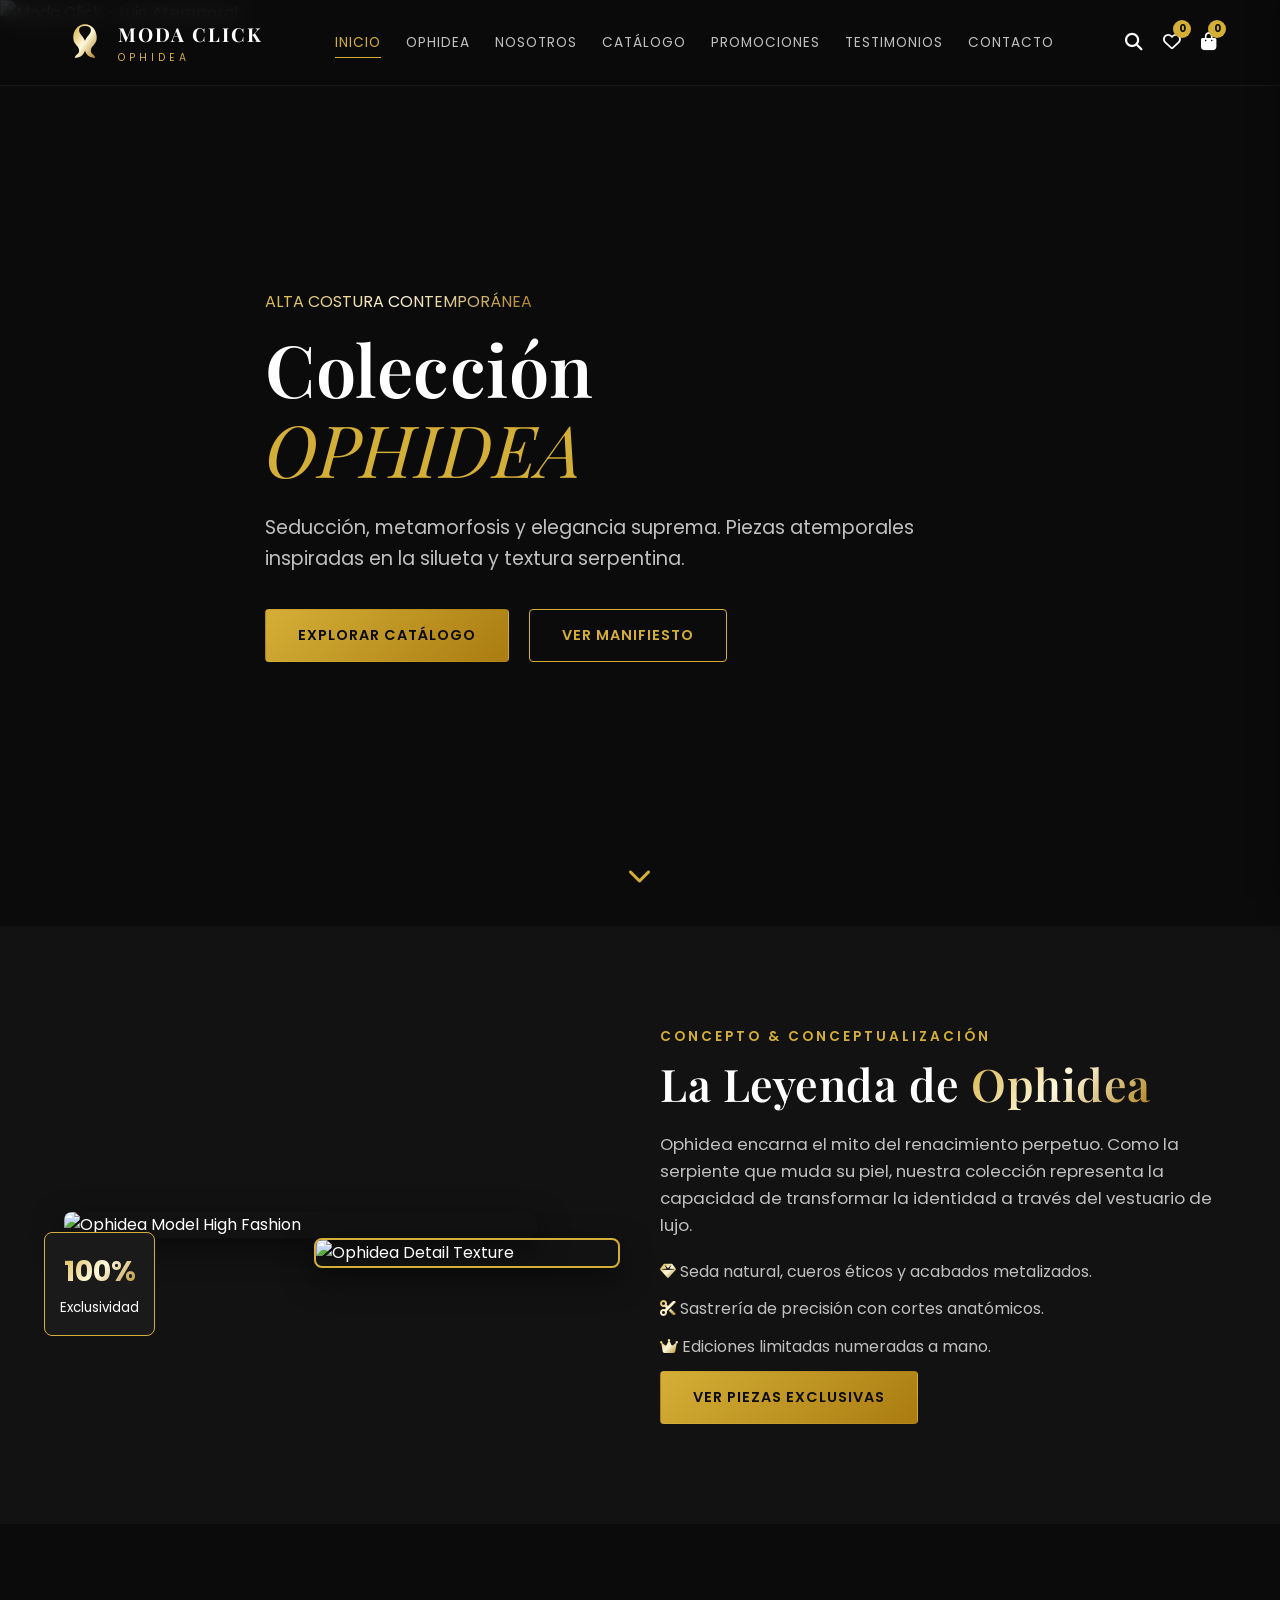
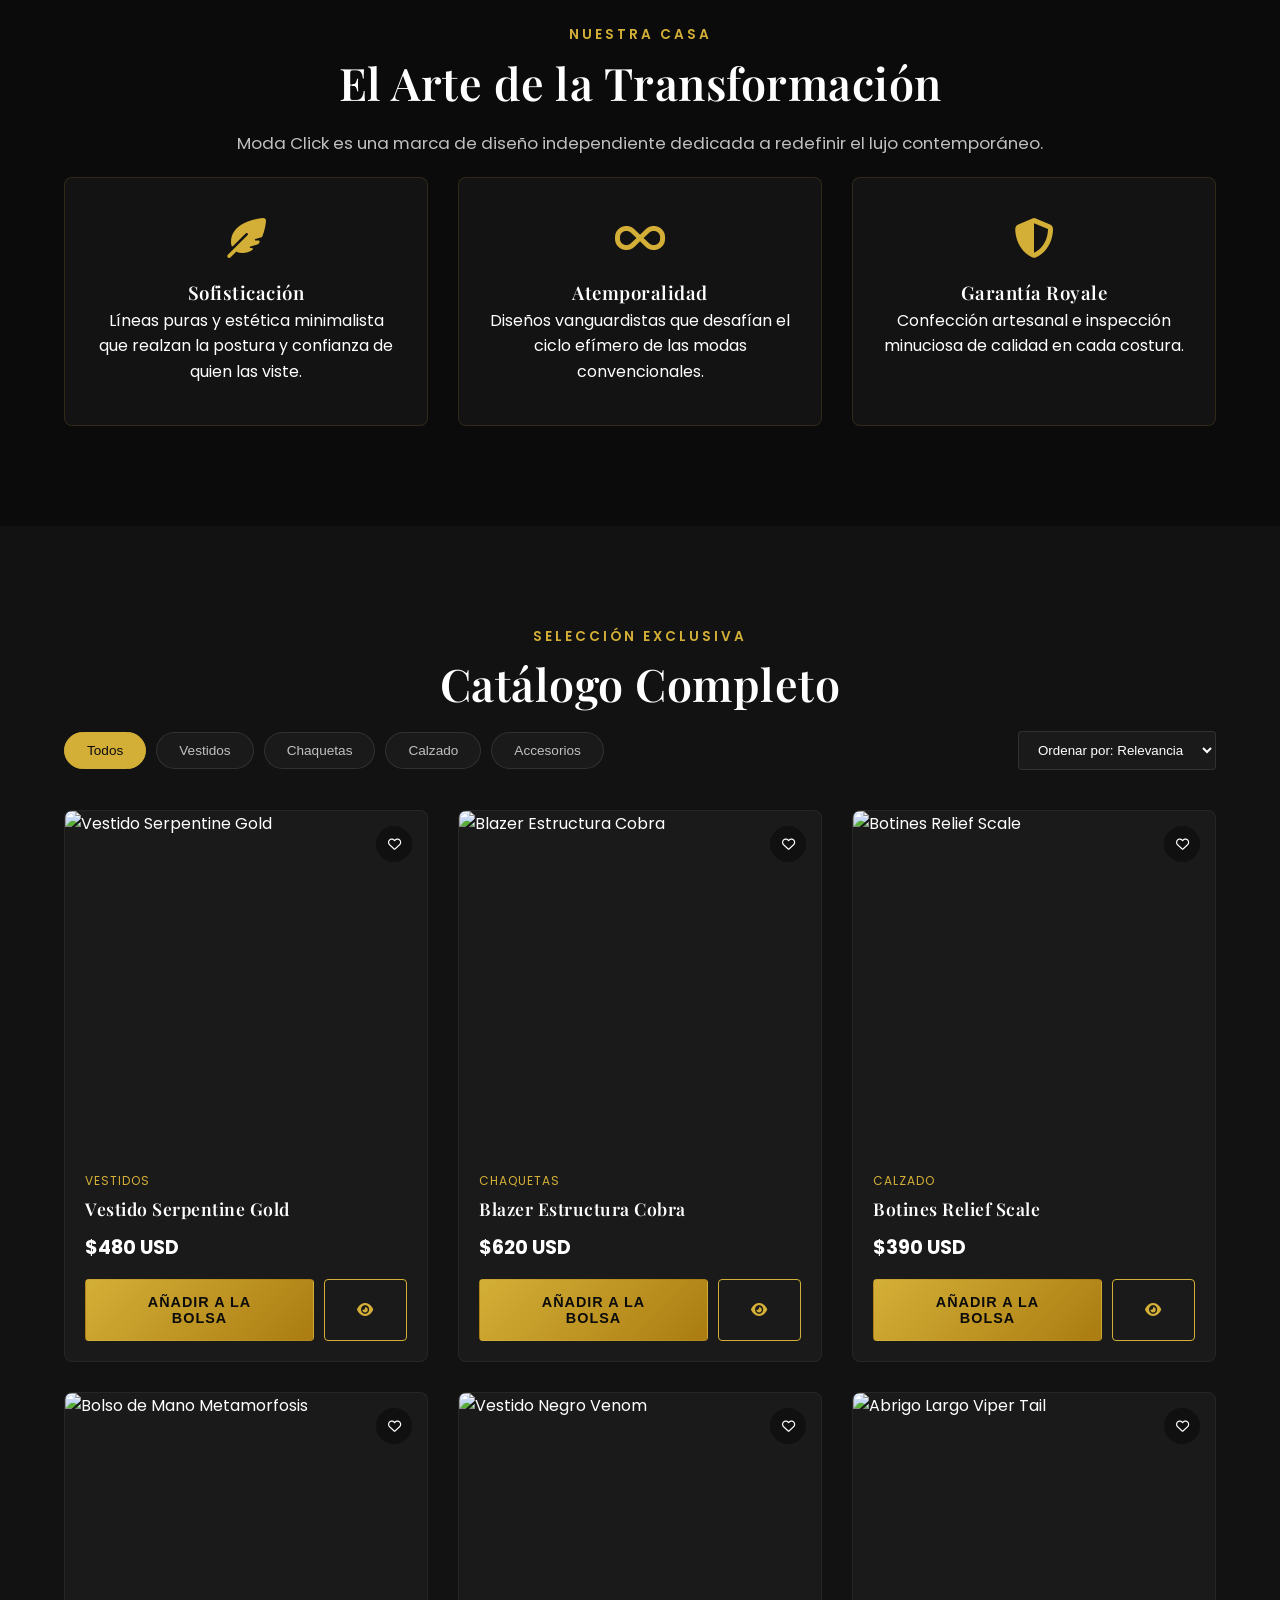
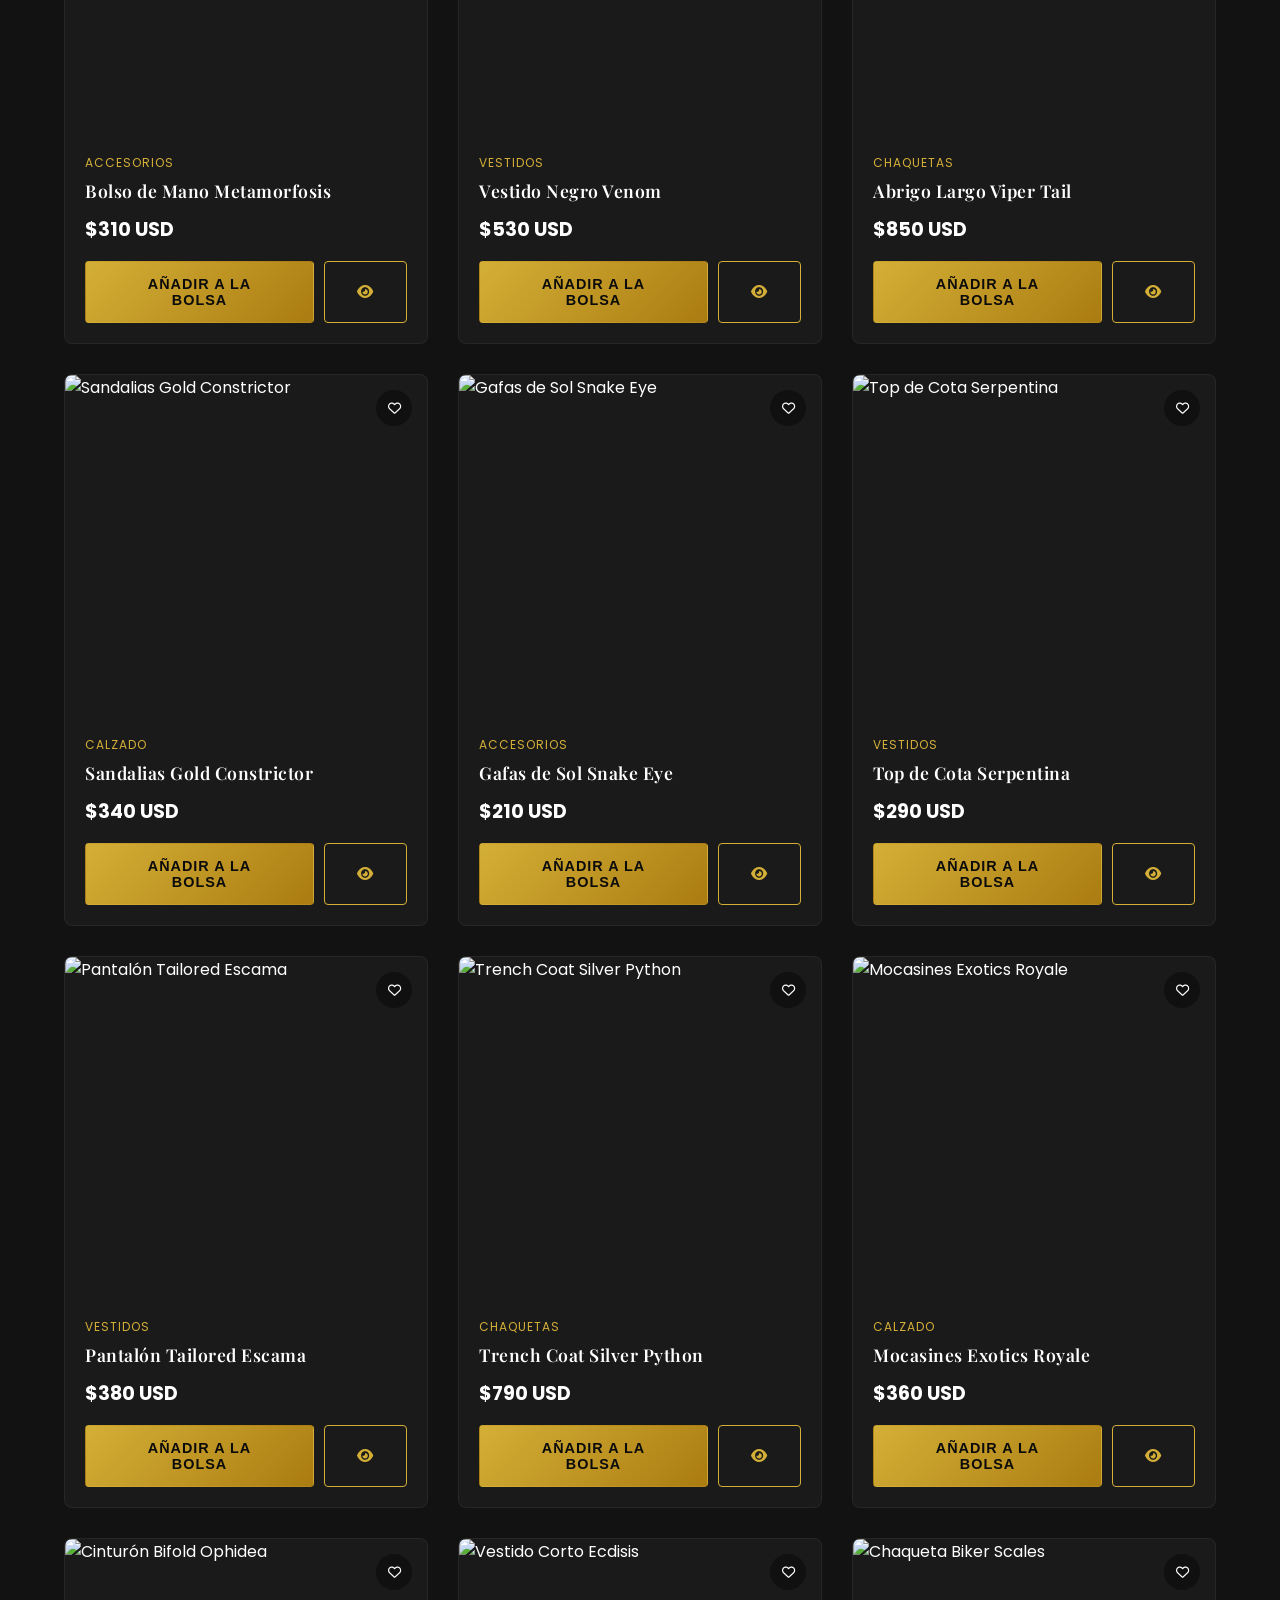
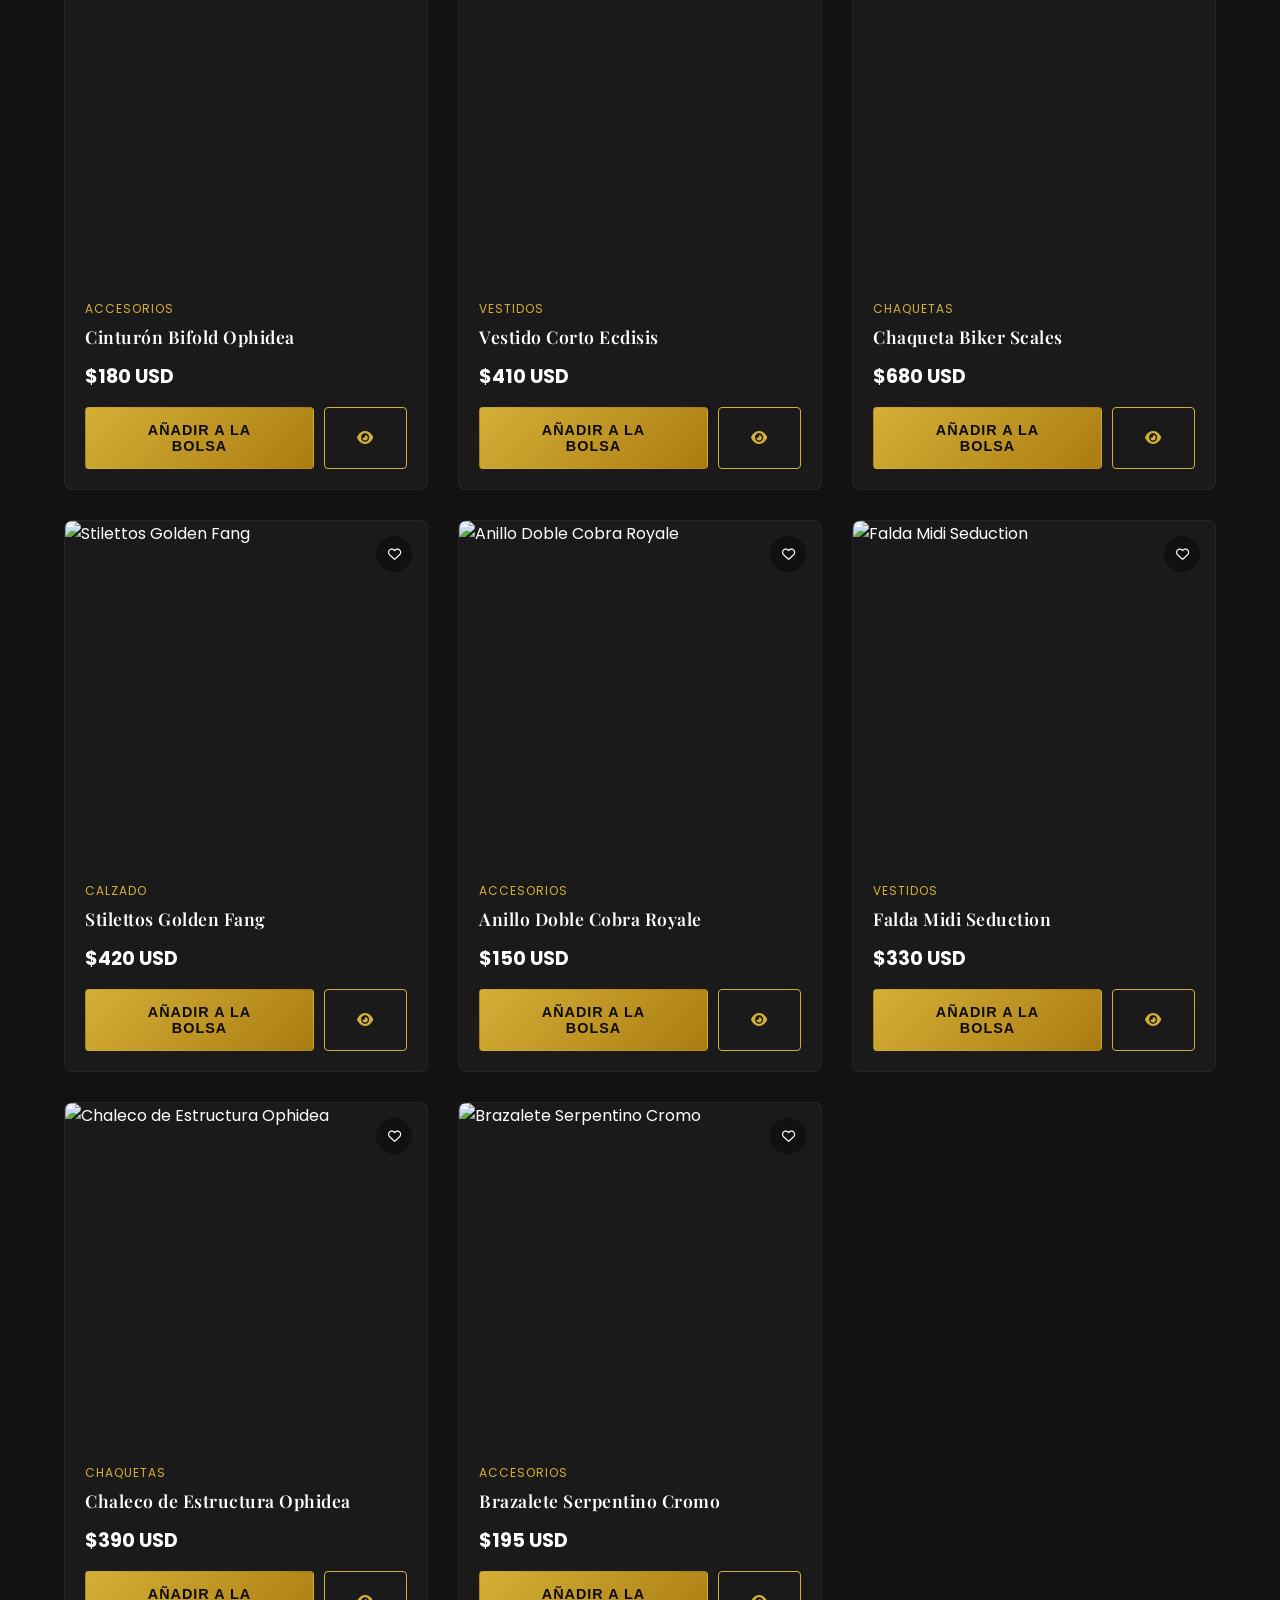
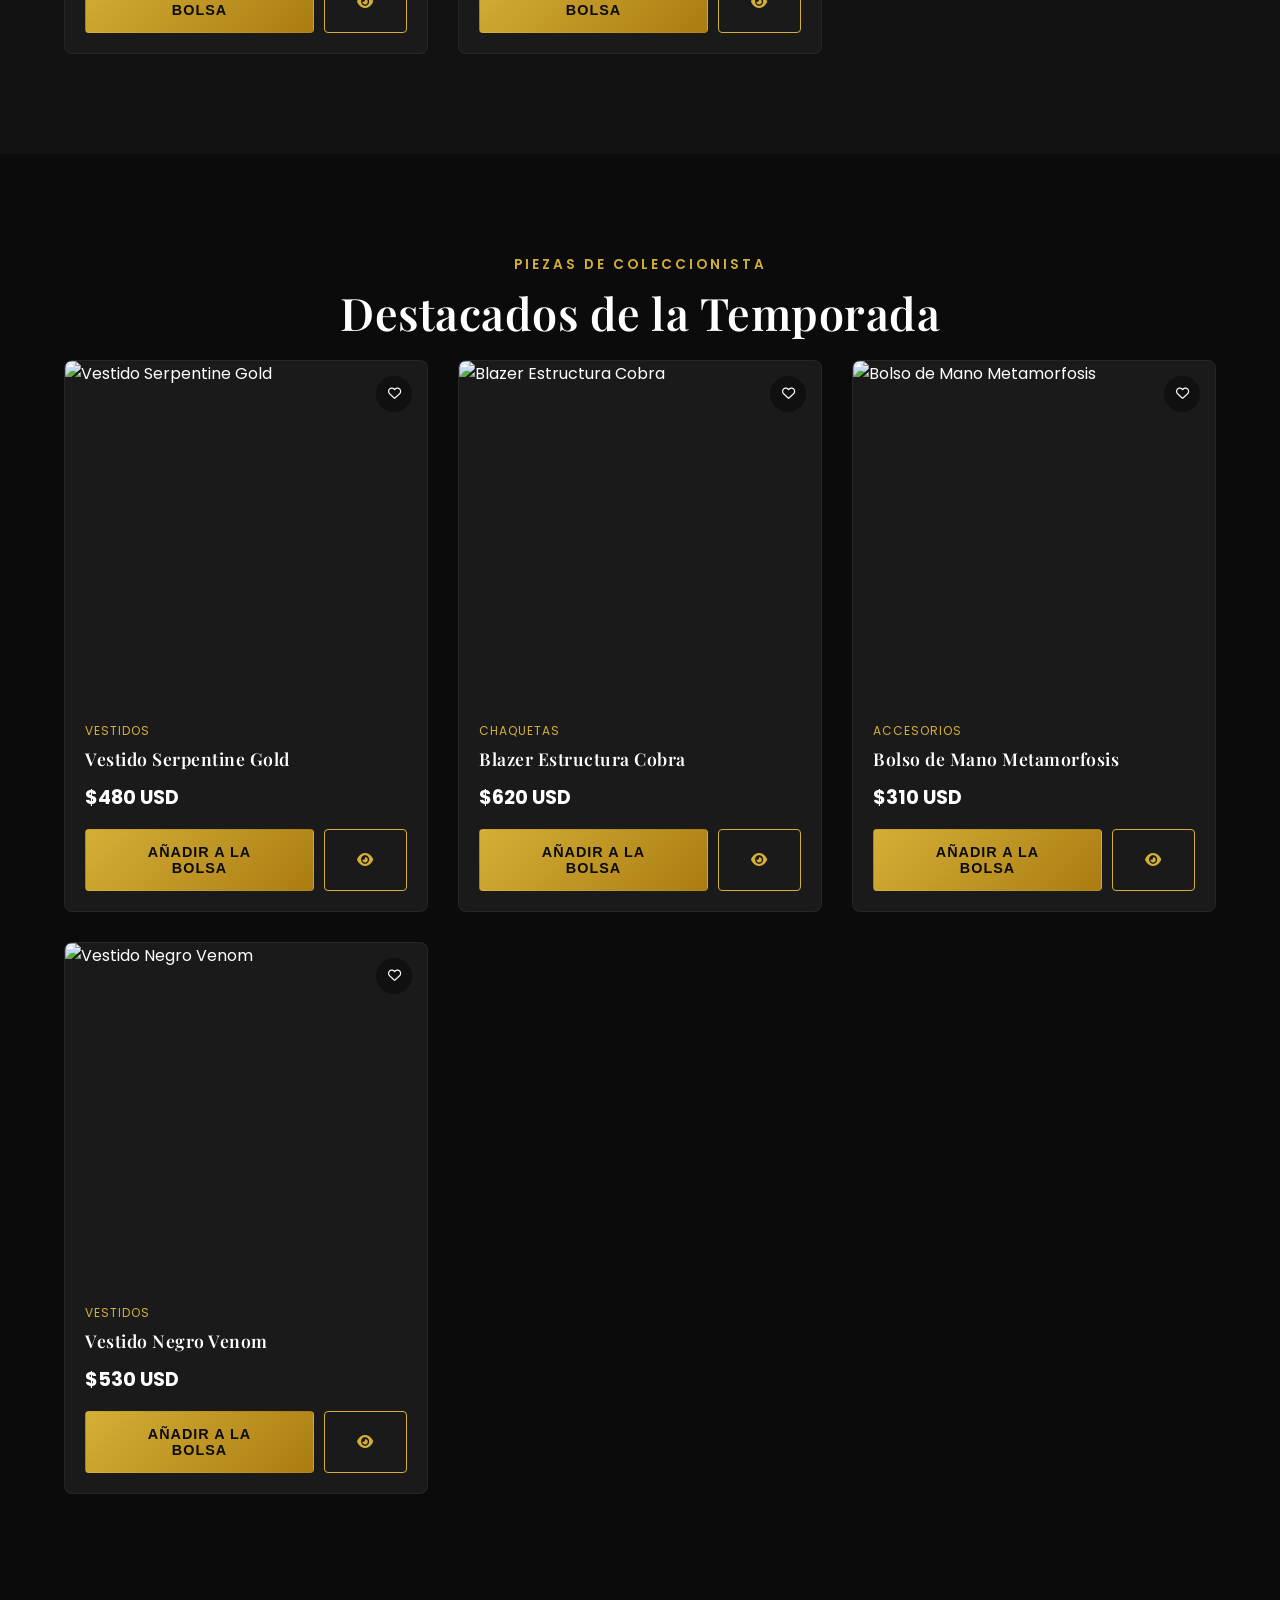
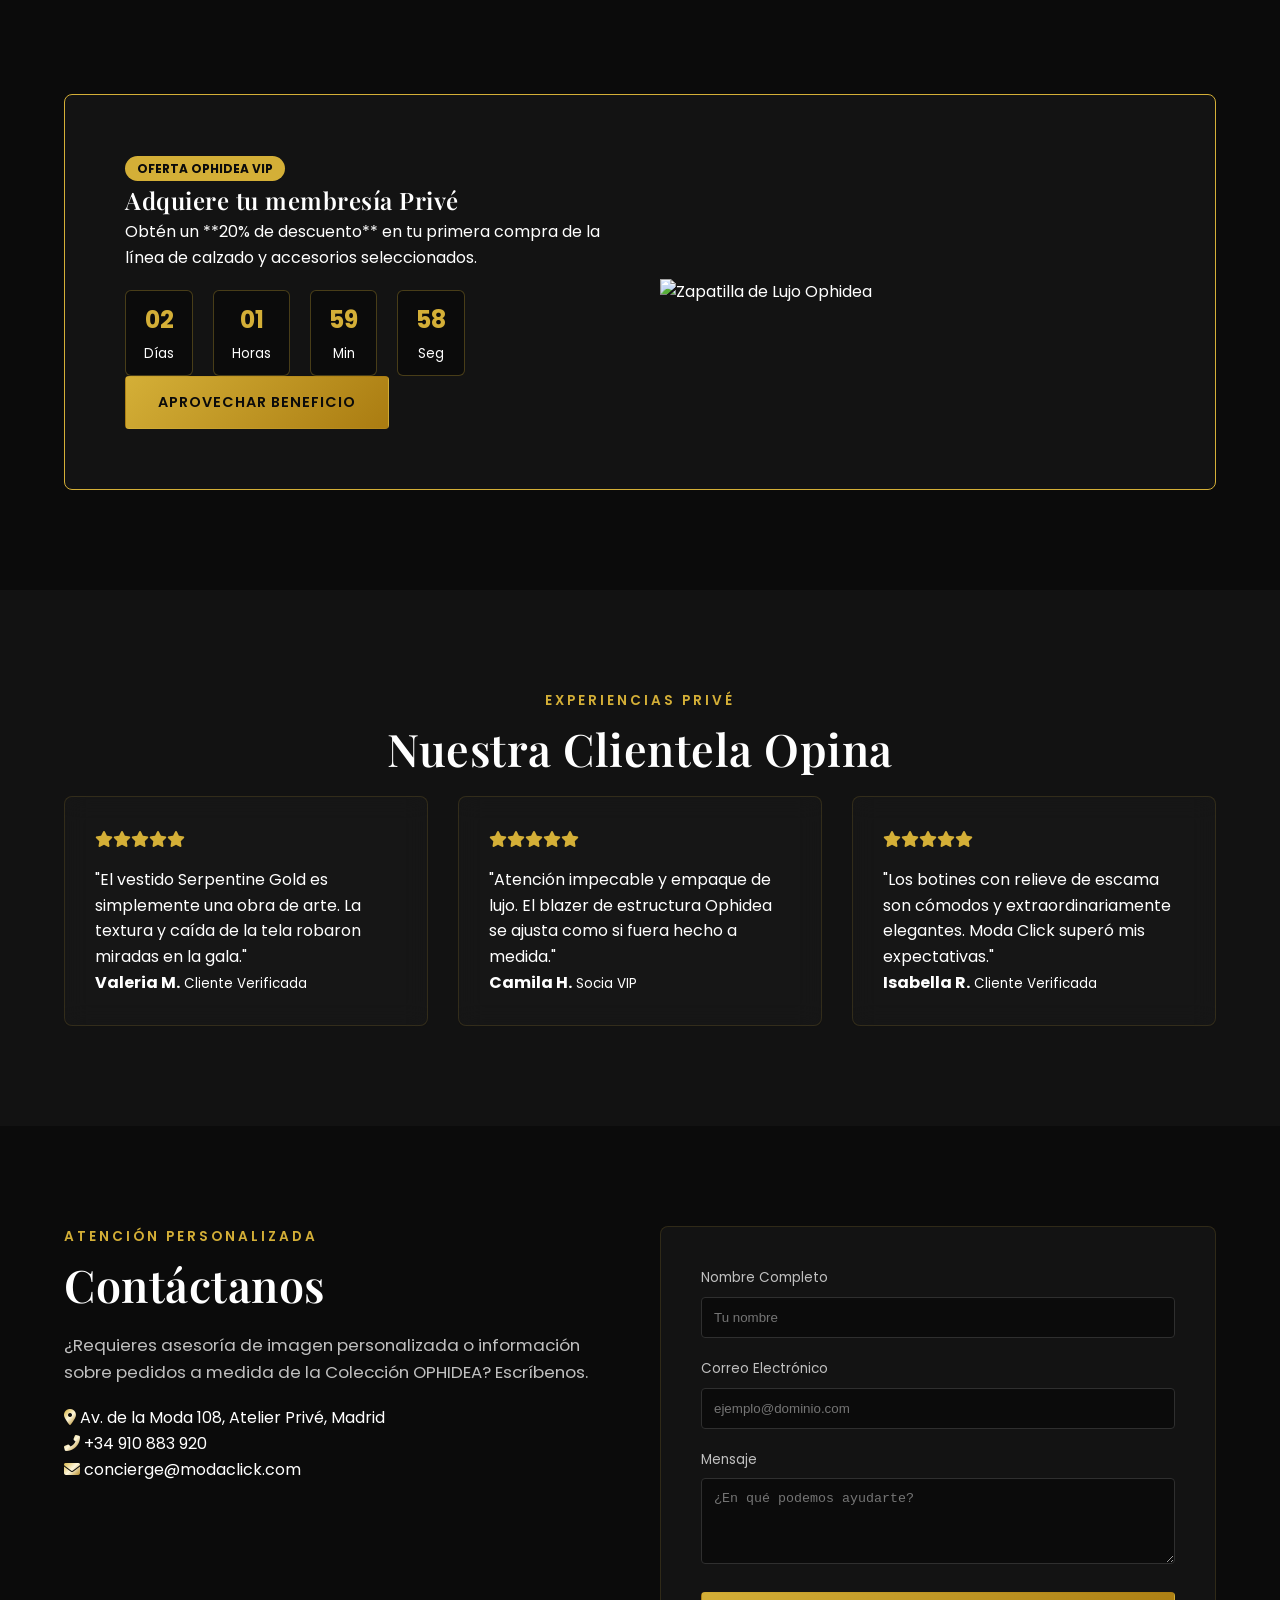
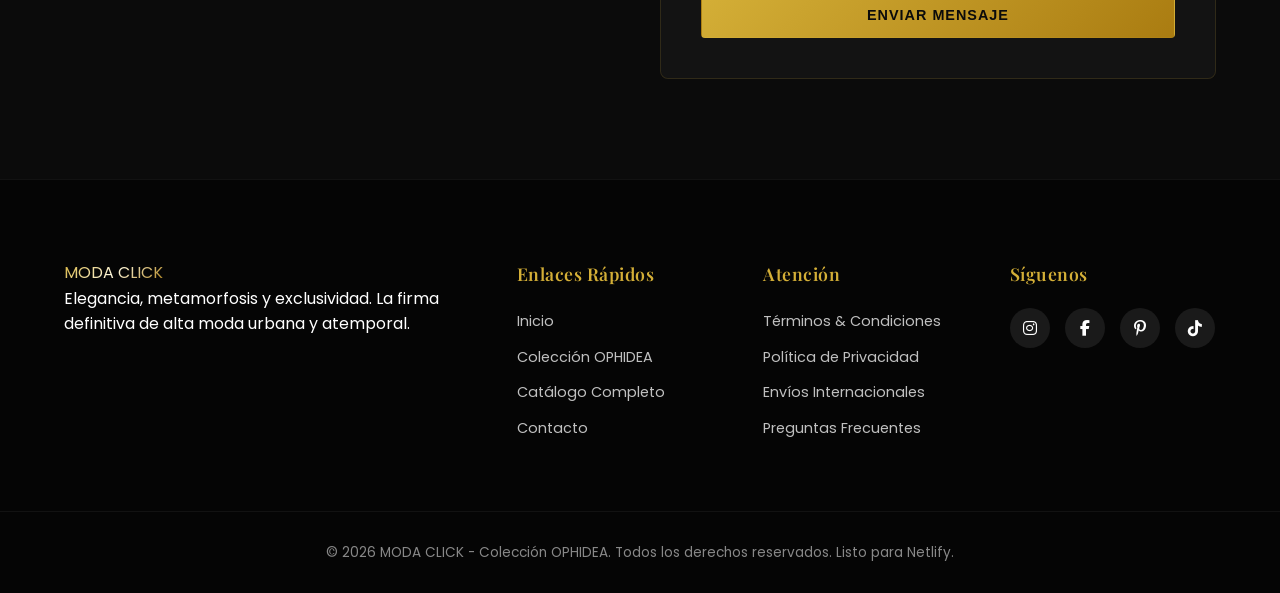
==== index.html @ 1d063935 "Add logo image and instructions to index.html Added logo image link and instructions in HTML." ====
<!DOCTYPE html>
<html lang="es">
<!-- Reemplaza "ruta/de/tu/nuevo-logo.png" por el nombre de tu archivo de imagen -->
<a href="index.html" class="logo">
    <img src="img/nuevo-logo.png" alt="Moda Click - Lujo Atemporal">
</a>
    <meta charset="UTF-8">
    <meta name="viewport" content="width=device-width, initial-scale=1.0">
    <meta name="description" content="Moda Click - Tienda virtual premium. Descubre la exótica y exclusiva Colección OPHIDEA. Moda de alta gama, sofisticación y transformación.">
    <meta name="keywords" content="Moda, Ropa Premium, OPHIDEA, Moda Click, Lujo, Vestidos, Chaquetera, Moda Urbana">
    <meta name="author" content="Moda Click">
    
    <!-- Open Graph / Facebook / WhatsApp -->
    <meta property="og:type" content="website">
    <meta property="og:url" content="https://modaclick-ophidea.netlify.app/">
    <meta property="og:title" content="Moda Click | Colección OPHIDEA Premium">
    <meta property="og:description" content="Elegancia, transformación y exclusividad. Explora la alta costura contemporánea.">
    <meta property="og:image" content="https://images.unsplash.com/photo-1490481651871-ab68de25d43d?auto=format&fit=crop&w=1200&q=80">

    <title>Moda Click | Colección OPHIDEA - Luxury Fashion</title>
    
    <!-- Favicon SVG en código -->
    <link rel="icon" type="image/svg+xml" href="data:image/svg+xml,<svg xmlns='http://www.w3.org/2000/svg' viewBox='0 0 100 100'><path d='M50 10 C30 10 20 30 20 45 C20 60 35 65 35 75 C35 85 25 85 25 90 C45 90 50 75 50 60 C50 40 35 35 35 25 C35 18 42 15 50 15 C58 15 65 18 65 25 C65 35 50 40 50 60 C50 75 55 90 75 90 C75 85 65 85 65 75 C65 65 80 60 80 45 C80 30 70 10 50 10 Z' fill='%23D4AF37'/></svg>">
    
    <!-- Google Fonts -->
    <link rel="preconnect" href="https://fonts.googleapis.com">
    <link rel="preconnect" href="https://fonts.gstatic.com" crossorigin>
    <link href="https://fonts.googleapis.com/css2?family=Playfair+Display:ital,wght@0,400;0,600;0,700;1,400&family=Poppins:wght@300;400;500;600;700&display=display" rel="stylesheet">
    
    <!-- FontAwesome Icons -->
    <link rel="stylesheet" href="https://cdnjs.cloudflare.com/ajax/libs/font-awesome/6.4.0/css/all.min.css">
    
    <link rel="stylesheet" href="styles.css">
</head>
<body>

    <!-- Loader de Pantalla -->
    <div id="loader" class="loader-wrapper">
        <div class="loader-content">
            <svg class="snake-loader" viewBox="0 0 100 100">
                <path d="M50 10 C30 10 20 30 20 45 C20 60 35 65 35 75 C35 85 25 85 25 90" fill="none" stroke="#D4AF37" stroke-width="4" stroke-linecap="round"/>
            </svg>
            <p>OPHIDEA</p>
        </div>
    </div>

    <!-- Barra de Lectura / Scroll Progress -->
    <div id="scrollProgress" class="scroll-progress-bar"></div>

    <!-- ======== NAVBAR ======== -->
    <header class="header-fixed" id="header">
        <div class="container nav-container">
            <!-- Logo SVG Cobra Minimalista -->
            <a href="#inicio" class="brand-logo">
                <svg class="snake-svg" viewBox="0 0 100 100" aria-label="Logo Moda Click Cobra">
                    <path d="M50 8 C32 8 22 24 22 40 C22 56 36 60 36 70 C36 80 26 80 26 88 C46 88 52 72 52 58 C52 38 36 34 36 22 C36 15 42 12 50 12 C58 12 64 15 64 22 C64 34 48 38 48 58 C48 72 54 88 74 88 C74 80 64 80 64 70 C64 60 78 56 78 40 C78 24 68 8 50 8 Z" fill="url(#goldGradient)"/>
                    <circle cx="44" cy="20" r="2" fill="#0B0B0B"/>
                    <defs>
                        <linearGradient id="goldGradient" x1="0%" y1="0%" x2="100%" y2="100%">
                            <stop offset="0%" stop-color="#D4AF37"/>
                            <stop offset="50%" stop-color="#FFF8DC"/>
                            <stop offset="100%" stop-color="#AA7C11"/>
                        </linearGradient>
                    </defs>
                </svg>
                <div class="brand-name">
                    <span class="primary">MODA CLICK</span>
                    <span class="secondary">OPHIDEA</span>
                </div>
            </a>

            <!-- Menu Links -->
            <nav class="nav-menu" id="navMenu">
                <a href="#inicio" class="nav-link active">Inicio</a>
                <a href="#ophidea" class="nav-link">OPHIDEA</a>
                <a href="#nosotros" class="nav-link">Nosotros</a>
                <a href="#catalogo" class="nav-link">Catálogo</a>
                <a href="#promociones" class="nav-link">Promociones</a>
                <a href="#testimonios" class="nav-link">Testimonios</a>
                <a href="#contacto" class="nav-link">Contacto</a>
            </nav>

            <!-- Action Controls -->
            <div class="nav-actions">
                <div class="search-trigger" id="searchTrigger" title="Buscar">
                    <i class="fas fa-search"></i>
                </div>
                <div class="fav-trigger" id="favTrigger" title="Favoritos">
                    <i class="far fa-heart"></i>
                    <span class="badge" id="favBadge">0</span>
                </div>
                <div class="cart-trigger" id="cartTrigger" title="Carrito">
                    <i class="fas fa-shopping-bag"></i>
                    <span class="badge" id="cartBadge">0</span>
                </div>
                <button class="mobile-toggle" id="mobileToggle" aria-label="Abrir Menú">
                    <i class="fas fa-bars"></i>
                </button>
            </div>
        </div>

        <!-- Buscador Desplegable -->
        <div class="search-overlay" id="searchOverlay">
            <div class="search-box">
                <input type="text" id="searchInput" placeholder="Buscar vestidos, abrigos, accesorios OPHIDEA...">
                <button id="searchClose">&times;</button>
            </div>
        </div>
    </header>

    <main>
        <!-- ======== HERO SECTION ======== -->
        <section id="inicio" class="hero-section">
            <div class="hero-bg-slider">
                <div class="slide active" style="background-image: url('https://images.unsplash.com/photo-1490481651871-ab68de25d43d?auto=format&fit=crop&w=1920&q=80');"></div>
                <div class="slide" style="background-image: url('https://images.unsplash.com/photo-1515886657613-9f3515b0c78f?auto=format&fit=crop&w=1920&q=80');"></div>
            </div>
            <div class="hero-overlay"></div>
            <div class="container hero-content">
                <span class="hero-subtitle gold-text">ALTA COSTURA CONTEMPORÁNEA</span>
                <h1 class="hero-title">Colección <br><span class="italic-serif">OPHIDEA</span></h1>
                <p class="hero-description">
                    Seducción, metamorfosis y elegancia suprema. Piezas atemporales inspiradas en la silueta y textura serpentina.
                </p>
                <div class="hero-buttons">
                    <a href="#catalogo" class="btn btn-gold">Explorar Catálogo</a>
                    <a href="#ophidea" class="btn btn-outline">Ver Manifiesto</a>
                </div>
            </div>
            <a href="#ophidea" class="scroll-down-btn" aria-label="Bajar">
                <i class="fas fa-chevron-down"></i>
            </a>
        </section>

        <!-- ======== SECCIÓN OPHIDEA ======== -->
        <section id="ophidea" class="section-padding ophidea-section bg-dark">
            <div class="container grid-2-col align-center">
                <div class="ophidea-image-stack">
                    <img src="https://images.unsplash.com/photo-1509631179647-0177331693ae?auto=format&fit=crop&w=800&q=80" alt="Ophidea Model High Fashion" class="img-main lazy" loading="lazy">
                    <img src="https://images.unsplash.com/photo-1539109136881-3be0616acf4b?auto=format&fit=crop&w=600&q=80" alt="Ophidea Detail Texture" class="img-sub lazy" loading="lazy">
                    <div class="gold-badge-box">
                        <span class="gold-text">100%</span>
                        <small>Exclusividad</small>
                    </div>
                </div>
                <div class="ophidea-text">
                    <span class="gold-subtitle">CONCEPTO & CONCEPTUALIZACIÓN</span>
                    <h2 class="section-title text-left">La Leyenda de <span class="gold-text">Ophidea</span></h2>
                    <p class="paragraph">
                        Ophidea encarna el mito del renacimiento perpetuo. Como la serpiente que muda su piel, nuestra colección representa la capacidad de transformar la identidad a través del vestuario de lujo.
                    </p>
                    <ul class="ophidea-features">
                        <li><i class="fas fa-gem gold-text"></i> Seda natural, cueros éticos y acabados metalizados.</li>
                        <li><i class="fas fa-cut gold-text"></i> Sastrería de precisión con cortes anatómicos.</li>
                        <li><i class="fas fa-crown gold-text"></i> Ediciones limitadas numeradas a mano.</li>
                    </ul>
                    <a href="#catalogo" class="btn btn-gold mt-2">Ver Piezas Exclusivas</a>
                </div>
            </div>
        </section>

        <!-- ======== SECCIÓN NOSOTROS ======== -->
        <section id="nosotros" class="section-padding bg-black">
            <div class="container">
                <div class="text-center max-600">
                    <span class="gold-subtitle">NUESTRA CASA</span>
                    <h2 class="section-title">El Arte de la Transformación</h2>
                    <p class="paragraph">Moda Click es una marca de diseño independiente dedicada a redefinir el lujo contemporáneo.</p>
                </div>
                <div class="grid-3-col mt-4">
                    <div class="value-card glassmorphism">
                        <i class="fas fa-feather-alt card-icon"></i>
                        <h3>Sofisticación</h3>
                        <p>Líneas puras y estética minimalista que realzan la postura y confianza de quien las viste.</p>
                    </div>
                    <div class="value-card glassmorphism">
                        <i class="fas fa-infinity card-icon"></i>
                        <h3>Atemporalidad</h3>
                        <p>Diseños vanguardistas que desafían el ciclo efímero de las modas convencionales.</p>
                    </div>
                    <div class="value-card glassmorphism">
                        <i class="fas fa-shield-alt card-icon"></i>
                        <h3>Garantía Royale</h3>
                        <p>Confección artesanal e inspección minuciosa de calidad en cada costura.</p>
                    </div>
                </div>
            </div>
        </section>

        <!-- ======== CATÁLOGO DE PRODUCTOS ======== -->
        <section id="catalogo" class="section-padding bg-dark">
            <div class="container">
                <div class="section-header text-center">
                    <span class="gold-subtitle">SELECCIÓN EXCLUSIVA</span>
                    <h2 class="section-title">Catálogo Completo</h2>
                </div>

                <!-- Filtros Múltiples -->
                <div class="catalog-filter-bar">
                    <div class="filter-group">
                        <button class="filter-btn active" data-filter="all">Todos</button>
                        <button class="filter-btn" data-filter="vestidos">Vestidos</button>
                        <button class="filter-btn" data-filter="chaquetas">Chaquetas</button>
                        <button class="filter-btn" data-filter="calzado">Calzado</button>
                        <button class="filter-btn" data-filter="accesorios">Accesorios</button>
                    </div>
                    <div class="sort-group">
                        <select id="sortSelect" aria-label="Ordenar Productos">
                            <option value="default">Ordenar por: Relevancia</option>
                            <option value="price-low">Precio: Menor a Mayor</option>
                            <option value="price-high">Precio: Mayor a Menor</option>
                            <option value="rating">Mejor Calificados</option>
                        </select>
                    </div>
                </div>

                <!-- Grilla de Productos (20-30 Items) -->
                <div class="products-grid" id="productsContainer">
                    <!-- Se renderiza por JS -->
                </div>
            </div>
        </section>

        <!-- ======== PRODUCTOS DESTACADOS ======== -->
        <section class="section-padding bg-black">
            <div class="container">
                <div class="section-header text-center">
                    <span class="gold-subtitle">PIEZAS DE COLECCIONISTA</span>
                    <h2 class="section-title">Destacados de la Temporada</h2>
                </div>
                <div class="products-grid" id="featuredContainer">
                    <!-- Productos con rating alto renderizados por JS -->
                </div>
            </div>
        </section>

        <!-- ======== SECCIÓN PROMOCIONES ======== -->
        <section id="promociones" class="section-padding promo-banner-section">
            <div class="container">
                <div class="promo-box glassmorphism grid-2-col align-center">
                    <div class="promo-text">
                        <span class="badge-gold">OFERTA OPHIDEA VIP</span>
                        <h2>Adquiere tu membresía Privé</h2>
                        <p>Obtén un **20% de descuento** en tu primera compra de la línea de calzado y accesorios seleccionados.</p>
                        <div class="countdown-timer" id="countdown">
                            <div class="time-unit"><span id="days">02</span><small>Días</small></div>
                            <div class="time-unit"><span id="hours">14</span><small>Horas</small></div>
                            <div class="time-unit"><span id="minutes">35</span><small>Min</small></div>
                            <div class="time-unit"><span id="seconds">50</span><small>Seg</small></div>
                        </div>
                        <a href="#catalogo" class="btn btn-gold mt-3">Aprovechar Beneficio</a>
                    </div>
                    <div class="promo-image">
                        <img src="https://images.unsplash.com/photo-1543163521-1bf539c55dd2?auto=format&fit=crop&w=700&q=80" alt="Zapatilla de Lujo Ophidea" class="lazy" loading="lazy">
                    </div>
                </div>
            </div>
        </section>

        <!-- ======== TESTIMONIOS ======== -->
        <section id="testimonios" class="section-padding bg-dark">
            <div class="container">
                <div class="section-header text-center">
                    <span class="gold-subtitle">EXPERIENCIAS PRIVÉ</span>
                    <h2 class="section-title">Nuestra Clientela Opina</h2>
                </div>
                <div class="grid-3-col">
                    <div class="testimonial-card glassmorphism">
                        <div class="stars"><i class="fas fa-star"></i><i class="fas fa-star"></i><i class="fas fa-star"></i><i class="fas fa-star"></i><i class="fas fa-star"></i></div>
                        <p class="quote">"El vestido Serpentine Gold es simplemente una obra de arte. La textura y caída de la tela robaron miradas en la gala."</p>
                        <div class="client-info">
                            <strong>Valeria M.</strong>
                            <small>Cliente Verificada</small>
                        </div>
                    </div>
                    <div class="testimonial-card glassmorphism">
                        <div class="stars"><i class="fas fa-star"></i><i class="fas fa-star"></i><i class="fas fa-star"></i><i class="fas fa-star"></i><i class="fas fa-star"></i></div>
                        <p class="quote">"Atención impecable y empaque de lujo. El blazer de estructura Ophidea se ajusta como si fuera hecho a medida."</p>
                        <div class="client-info">
                            <strong>Camila H.</strong>
                            <small>Socia VIP</small>
                        </div>
                    </div>
                    <div class="testimonial-card glassmorphism">
                        <div class="stars"><i class="fas fa-star"></i><i class="fas fa-star"></i><i class="fas fa-star"></i><i class="fas fa-star"></i><i class="fas fa-star"></i></div>
                        <p class="quote">"Los botines con relieve de escama son cómodos y extraordinariamente elegantes. Moda Click superó mis expectativas."</p>
                        <div class="client-info">
                            <strong>Isabella R.</strong>
                            <small>Cliente Verificada</small>
                        </div>
                    </div>
                </div>
            </div>
        </section>

        <!-- ======== CONTACTO ======== -->
        <section id="contacto" class="section-padding bg-black">
            <div class="container grid-2-col">
                <div class="contact-info">
                    <span class="gold-subtitle">ATENCIÓN PERSONALIZADA</span>
                    <h2 class="section-title text-left">Contáctanos</h2>
                    <p class="paragraph">
                        ¿Requieres asesoría de imagen personalizada o información sobre pedidos a medida de la Colección OPHIDEA? Escríbenos.
                    </p>
                    <div class="info-items">
                        <p><i class="fas fa-map-marker-alt gold-text"></i> Av. de la Moda 108, Atelier Privé, Madrid</p>
                        <p><i class="fas fa-phone-alt gold-text"></i> +34 910 883 920</p>
                        <p><i class="fas fa-envelope gold-text"></i> concierge@modaclick.com</p>
                    </div>
                </div>
                <form id="contactForm" class="contact-form glassmorphism" novalidate>
                    <div class="form-group">
                        <label for="name">Nombre Completo</label>
                        <input type="text" id="name" required placeholder="Tu nombre">
                        <span class="error-text">Por favor ingresa tu nombre</span>
                    </div>
                    <div class="form-group">
                        <label for="email">Correo Electrónico</label>
                        <input type="email" id="email" required placeholder="ejemplo@dominio.com">
                        <span class="error-text">Ingresa un correo electrónico válido</span>
                    </div>
                    <div class="form-group">
                        <label for="message">Mensaje</label>
                        <textarea id="message" rows="4" required placeholder="¿En qué podemos ayudarte?"></textarea>
                        <span class="error-text">El mensaje debe tener al menos 10 caracteres</span>
                    </div>
                    <button type="submit" class="btn btn-gold btn-block">Enviar Mensaje</button>
                </form>
            </div>
        </section>
    </main>

    <!-- ======== FOOTER ======== -->
    <footer class="footer-section">
        <div class="container footer-grid">
            <div class="footer-col">
                <div class="brand-logo mb-2">
                    <span class="primary gold-text">MODA CLICK</span>
                </div>
                <p>Elegancia, metamorfosis y exclusividad. La firma definitiva de alta moda urbana y atemporal.</p>
            </div>
            <div class="footer-col">
                <h4>Enlaces Rápidos</h4>
                <ul>
                    <li><a href="#inicio">Inicio</a></li>
                    <li><a href="#ophidea">Colección OPHIDEA</a></li>
                    <li><a href="#catalogo">Catálogo Completo</a></li>
                    <li><a href="#contacto">Contacto</a></li>
                </ul>
            </div>
            <div class="footer-col">
                <h4>Atención</h4>
                <ul>
                    <li><a href="#">Términos & Condiciones</a></li>
                    <li><a href="#">Política de Privacidad</a></li>
                    <li><a href="#">Envíos Internacionales</a></li>
                    <li><a href="#">Preguntas Frecuentes</a></li>
                </ul>
            </div>
            <div class="footer-col">
                <h4>Síguenos</h4>
                <div class="social-links">
                    <a href="#" aria-label="Instagram"><i class="fab fa-instagram"></i></a>
                    <a href="#" aria-label="Facebook"><i class="fab fa-facebook-f"></i></a>
                    <a href="#" aria-label="Pinterest"><i class="fab fa-pinterest-p"></i></a>
                    <a href="#" aria-label="TikTok"><i class="fab fa-tiktok"></i></a>
                </div>
            </div>
        </div>
        <div class="footer-bottom text-center">
            <p>&copy; 2026 MODA CLICK - Colección OPHIDEA. Todos los derechos reservados. Listo para Netlify.</p>
        </div>
    </footer>

    <!-- ======== CARRITO LATERAL ======== -->
    <div class="cart-sidebar" id="cartSidebar">
        <div class="cart-header">
            <h3>Bolsa de Compras (<span id="cartItemCount">0</span>)</h3>
            <button class="close-sidebar" id="closeCart">&times;</button>
        </div>
        <div class="cart-body" id="cartBody">
            <!-- Items del carrito -->
        </div>
        <div class="cart-footer">
            <div class="cart-total-line">
                <span>Subtotal:</span>
                <span id="cartSubtotal">$0.00</span>
            </div>
            <div class="cart-total-line gold-text">
                <span>Total Estimado:</span>
                <span id="cartTotal">$0.00</span>
            </div>
            <button class="btn btn-gold btn-block mt-2" id="checkoutBtn">Finalizar Compra</button>
        </div>
    </div>
    <div class="overlay-backdrop" id="overlayBackdrop"></div>

    <!-- ======== MODAL DETALLES PRODUCTO (LIGHTBOX) ======== -->
    <div class="modal" id="productModal">
        <div class="modal-content glassmorphism">
            <button class="close-modal" id="closeModal">&times;</button>
            <div class="modal-body grid-2-col" id="modalBody">
                <!-- Contenido dinámico por JS -->
            </div>
        </div>
    </div>

    <!-- ======== BOTÓN VOLVER ARRIBA ======== -->
    <button class="scroll-top-btn" id="scrollTopBtn" aria-label="Volver arriba">
        <i class="fas fa-arrow-up"></i>
    </button>

    <!-- ======== CONTENEDOR TOAST NOTIFICACIONES ======== -->
    <div class="toast-container" id="toastContainer"></div>

    <script src="script.js"></script>
</body>
</html>
---- styles.css ----
/* ==========================================================================
   MODA CLICK - COLECCIÓN OPHIDEA | HOJA DE ESTILOS DE LUJO
   ========================================================================== */

:root {
    --bg-black: #0B0B0B;
    --bg-dark: #121212;
    --bg-card: #1A1A1A;
    --color-white: #FFFFFF;
    --color-silver: #C0C0C0;
    --color-gray: #2F2F2F;
    --color-gray-light: #888888;
    --color-gold: #D4AF37;
    --color-gold-light: #FFF8DC;
    --color-gold-dark: #AA7C11;

    --font-heading: 'Playfair Display', Georgia, serif;
    --font-body: 'Poppins', sans-serif;

    --transition-fast: 0.25s ease;
    --transition-smooth: 0.4s cubic-bezier(0.25, 1, 0.5, 1);
    --shadow-gold: 0 4px 20px rgba(212, 175, 55, 0.15);
    --shadow-card: 0 10px 30px rgba(0, 0, 0, 0.5);
}

/* Reset Global */
* {
    margin: 0;
    padding: 0;
    box-sizing: border-box;
}

html {
    scroll-behavior: smooth;
    font-size: 16px;
}

body {
    background-color: var(--bg-black);
    color: var(--color-white);
    font-family: var(--font-body);
    line-height: 1.6;
    overflow-x: hidden;
}

/* Tipografía */
h1, h2, h3, h4 {
    font-family: var(--font-heading);
    letter-spacing: 0.5px;
    font-weight: 600;
}

a {
    color: inherit;
    text-decoration: none;
    transition: var(--transition-fast);
}

ul {
    list-style: none;
}

img {
    max-width: 100%;
    height: auto;
    display: block;
}

/* Scrollbar Personalizado */
::-webkit-scrollbar {
    width: 8px;
}
::-webkit-scrollbar-track {
    background: var(--bg-black);
}
::-webkit-scrollbar-thumb {
    background: var(--color-gray);
    border-radius: 4px;
}
::-webkit-scrollbar-thumb:hover {
    background: var(--color-gold);
}

/* Layout Utilities */
.container {
    width: 90%;
    max-width: 1280px;
    margin: 0 auto;
}

.section-padding {
    padding: 100px 0;
}

.bg-black { background-color: var(--bg-black); }
.bg-dark { background-color: var(--bg-dark); }

.grid-2-col {
    display: grid;
    grid-template-columns: repeat(2, 1fr);
    gap: 40px;
}

.grid-3-col {
    display: grid;
    grid-template-columns: repeat(3, 1fr);
    gap: 30px;
}

.align-center { align-items: center; }
.text-center { text-align: center; }
.text-left { text-align: left; }

.gold-text {
    color: var(--color-gold);
    background: linear-gradient(135deg, var(--color-gold), #FFF8DC, var(--color-gold-dark));
    -webkit-background-clip: text;
    -webkit-text-fill-color: transparent;
}

.gold-subtitle {
    color: var(--color-gold);
    font-size: 0.85rem;
    letter-spacing: 3px;
    text-transform: uppercase;
    font-weight: 600;
    display: block;
    margin-bottom: 10px;
}

.section-title {
    font-size: 2.8rem;
    margin-bottom: 20px;
    line-height: 1.2;
}

.paragraph {
    color: var(--color-silver);
    font-size: 1.05rem;
    margin-bottom: 20px;
}

.glassmorphism {
    background: rgba(26, 26, 26, 0.6);
    backdrop-filter: blur(12px);
    -webkit-backdrop-filter: blur(12px);
    border: 1px solid rgba(212, 175, 55, 0.15);
    border-radius: 8px;
}

/* Botones */
.btn {
    display: inline-block;
    padding: 14px 32px;
    font-size: 0.9rem;
    font-weight: 600;
    letter-spacing: 1px;
    text-transform: uppercase;
    border-radius: 4px;
    cursor: pointer;
    border: 1px solid transparent;
    transition: var(--transition-smooth);
}

.btn-gold {
    background: linear-gradient(135deg, var(--color-gold), var(--color-gold-dark));
    color: var(--bg-black);
}

.btn-gold:hover {
    box-shadow: var(--shadow-gold);
    transform: translateY(-2px);
    filter: brightness(1.1);
}

.btn-outline {
    background: transparent;
    border-color: var(--color-gold);
    color: var(--color-gold);
}

.btn-outline:hover {
    background: var(--color-gold);
    color: var(--bg-black);
}

.btn-block {
    width: 100%;
}

/* Componente Loader & Progress */
.loader-wrapper {
    position: fixed;
    top:0; left:0; width:100%; height:100%;
    background: var(--bg-black);
    z-index: 9999;
    display: flex;
    justify-content: center;
    align-items: center;
    transition: opacity 0.5s ease;
}
.loader-content { text-align: center; }
.snake-loader { width: 80px; height: 80px; animation: pulseGold 1.5s infinite; }
.scroll-progress-bar {
    position: fixed;
    top: 0; left: 0; height: 3px;
    background: var(--color-gold);
    z-index: 1001;
    width: 0%;
}

/* ======== NAVBAR ======== */
.header-fixed {
    position: fixed;
    top: 0; left: 0; width: 100%;
    z-index: 1000;
    background: rgba(11, 11, 11, 0.85);
    backdrop-filter: blur(10px);
    border-bottom: 1px solid rgba(255, 255, 255, 0.05);
    transition: var(--transition-smooth);
}

.nav-container {
    display: flex;
    justify-content: space-between;
    align-items: center;
    height: 85px;
}

.brand-logo {
    display: flex;
    align-items: center;
    gap: 12px;
}

.snake-svg {
    width: 42px;
    height: 42px;
}

.brand-name {
    display: flex;
    flex-direction: column;
}

.brand-name .primary {
    font-family: var(--font-heading);
    font-weight: 700;
    font-size: 1.2rem;
    letter-spacing: 2px;
}

.brand-name .secondary {
    font-size: 0.65rem;
    color: var(--color-gold);
    letter-spacing: 4px;
}

.nav-menu {
    display: flex;
    gap: 25px;
}

.nav-link {
    font-size: 0.85rem;
    letter-spacing: 1px;
    text-transform: uppercase;
    color: var(--color-silver);
    position: relative;
    padding: 5px 0;
}

.nav-link::after {
    content: '';
    position: absolute;
    bottom: 0; left: 0; width: 0%; height: 1px;
    background: var(--color-gold);
    transition: var(--transition-fast);
}

.nav-link:hover, .nav-link.active {
    color: var(--color-gold);
}

.nav-link:hover::after, .nav-link.active::after {
    width: 100%;
}

.nav-actions {
    display: flex;
    align-items: center;
    gap: 20px;
}

.nav-actions div {
    cursor: pointer;
    font-size: 1.1rem;
    position: relative;
}

.badge {
    position: absolute;
    top: -8px; right: -10px;
    background: var(--color-gold);
    color: var(--bg-black);
    font-size: 0.65rem;
    font-weight: 700;
    width: 18px; height: 18px;
    border-radius: 50%;
    display: flex;
    align-items: center;
    justify-content: center;
}

.mobile-toggle {
    display: none;
    background: none;
    border: none;
    color: var(--color-white);
    font-size: 1.4rem;
    cursor: pointer;
}

/* Buscador Overlay */
.search-overlay {
    position: absolute;
    top: 100%; left: 0; width: 100%;
    background: var(--bg-dark);
    padding: 20px 0;
    display: none;
    border-bottom: 1px solid var(--color-gold);
}

.search-box {
    width: 80%;
    max-width: 600px;
    margin: 0 auto;
    display: flex;
    align-items: center;
}

.search-box input {
    width: 100%;
    background: transparent;
    border: none;
    border-bottom: 1px solid var(--color-gray);
    color: var(--color-white);
    padding: 10px;
    font-size: 1.1rem;
    outline: none;
}

.search-box button {
    background: none; border: none;
    color: var(--color-white); font-size: 1.5rem;
    cursor: pointer; margin-left: 10px;
}

/* ======== HERO ======== */
.hero-section {
    position: relative;
    height: 100vh;
    display: flex;
    align-items: center;
    overflow: hidden;
}

.hero-bg-slider {
    position: absolute;
    top:0; left:0; width:100%; height:100%;
    z-index: -2;
}

.hero-bg-slider .slide {
    position: absolute;
    top:0; left:0; width:100%; height:100%;
    background-size: cover;
    background-position: center;
    opacity: 0;
    transition: opacity 1s ease-in-out;
}

.hero-bg-slider .slide.active {
    opacity: 0.4;
}

.hero-overlay {
    position: absolute;
    top:0; left:0; width:100%; height:100%;
    background: linear-gradient(180deg, rgba(11,11,11,0.3) 0%, rgba(11,11,11,0.9) 100%);
    z-index: -1;
}

.hero-content {
    max-width: 750px;
}

.hero-title {
    font-size: 4.5rem;
    line-height: 1.1;
    margin: 15px 0 25px 0;
}

.hero-title .italic-serif {
    font-style: italic;
    font-weight: 400;
    color: var(--color-gold);
}

.hero-description {
    font-size: 1.2rem;
    color: var(--color-silver);
    margin-bottom: 35px;
}

.hero-buttons {
    display: flex;
    gap: 20px;
}

.scroll-down-btn {
    position: absolute;
    bottom: 30px; left: 50%;
    transform: translateX(-50%);
    color: var(--color-gold);
    font-size: 1.5rem;
    animation: bounce 2s infinite;
}

/* ======== OPHIDEA SECTION ======== */
.ophidea-image-stack {
    position: relative;
}

.ophidea-image-stack .img-main {
    border-radius: 8px;
    box-shadow: var(--shadow-card);
    width: 85%;
}

.ophidea-image-stack .img-sub {
    position: absolute;
    bottom: -30px; right: 0;
    width: 55%;
    border-radius: 8px;
    border: 2px solid var(--color-gold);
    box-shadow: var(--shadow-card);
}

.gold-badge-box {
    position: absolute;
    top: 20px; left: -20px;
    background: var(--bg-card);
    border: 1px solid var(--color-gold);
    padding: 15px;
    border-radius: 8px;
    text-align: center;
}

.gold-badge-box span { font-size: 1.8rem; font-weight: 700; display: block; }

.ophidea-features li {
    margin-bottom: 12px;
    font-size: 1rem;
    color: var(--color-silver);
}

/* ======== VALORES NOSOTROS ======== */
.value-card {
    padding: 40px 30px;
    text-align: center;
}

.card-icon {
    font-size: 2.5rem;
    color: var(--color-gold);
    margin-bottom: 20px;
}

/* ======== CATÁLOGO DE PRODUCTOS ======== */
.catalog-filter-bar {
    display: flex;
    justify-content: space-between;
    align-items: center;
    margin-bottom: 40px;
    flex-wrap: wrap;
    gap: 20px;
}

.filter-group {
    display: flex;
    gap: 10px;
    flex-wrap: wrap;
}

.filter-btn {
    background: var(--bg-card);
    border: 1px solid rgba(255, 255, 255, 0.1);
    color: var(--color-silver);
    padding: 10px 22px;
    border-radius: 30px;
    cursor: pointer;
    font-size: 0.85rem;
    transition: var(--transition-fast);
}

.filter-btn:hover, .filter-btn.active {
    background: var(--color-gold);
    color: var(--bg-black);
    border-color: var(--color-gold);
}

#sortSelect {
    background: var(--bg-card);
    border: 1px solid rgba(255, 255, 255, 0.1);
    color: var(--color-white);
    padding: 10px 15px;
    border-radius: 4px;
    outline: none;
}

.products-grid {
    display: grid;
    grid-template-columns: repeat(auto-fill, minmax(270px, 1fr));
    gap: 30px;
}

.product-card {
    background: var(--bg-card);
    border-radius: 8px;
    overflow: hidden;
    border: 1px solid rgba(255, 255, 255, 0.05);
    transition: var(--transition-smooth);
    position: relative;
    display: flex;
    flex-direction: column;
}

.product-card:hover {
    transform: translateY(-8px);
    border-color: rgba(212, 175, 55, 0.4);
    box-shadow: var(--shadow-card);
}

.product-thumb {
    position: relative;
    height: 340px;
    overflow: hidden;
}

.product-thumb img {
    width: 100%;
    height: 100%;
    object-fit: cover;
    transition: transform 0.6s ease;
}

.product-card:hover .product-thumb img {
    transform: scale(1.08);
}

.fav-btn {
    position: absolute;
    top: 15px; right: 15px;
    background: rgba(11, 11, 11, 0.6);
    border: none;
    color: var(--color-white);
    width: 36px; height: 36px;
    border-radius: 50%;
    cursor: pointer;
    transition: var(--transition-fast);
}

.fav-btn.active, .fav-btn:hover {
    color: var(--color-gold);
}

.product-details {
    padding: 20px;
    display: flex;
    flex-direction: column;
    flex-grow: 1;
}

.product-category {
    font-size: 0.75rem;
    color: var(--color-gold);
    text-transform: uppercase;
    letter-spacing: 1px;
}

.product-title {
    font-size: 1.1rem;
    margin: 5px 0 10px 0;
}

.product-price {
    font-size: 1.2rem;
    font-weight: 700;
    color: var(--color-white);
    margin-bottom: 15px;
}

.product-actions {
    margin-top: auto;
    display: grid;
    grid-template-columns: 1fr auto;
    gap: 10px;
}

/* ======== PROMOCIONES & TESTIMONIOS ======== */
.promo-box {
    padding: 60px;
    border-color: var(--color-gold);
}

.badge-gold {
    background: var(--color-gold);
    color: var(--bg-black);
    padding: 4px 12px;
    font-size: 0.75rem;
    font-weight: 700;
    border-radius: 20px;
}

.countdown-timer {
    display: flex;
    gap: 20px;
    margin-top: 20px;
}

.time-unit {
    background: var(--bg-black);
    padding: 10px 18px;
    border-radius: 6px;
    text-align: center;
    border: 1px solid rgba(212, 175, 55, 0.3);
}

.time-unit span {
    font-size: 1.5rem;
    font-weight: 700;
    color: var(--color-gold);
    display: block;
}

.testimonial-card {
    padding: 30px;
}

.stars { color: var(--color-gold); margin-bottom: 15px; }

/* ======== CONTACTO ======== */
.contact-form {
    padding: 40px;
}

.form-group {
    margin-bottom: 20px;
}

.form-group label {
    display: block;
    margin-bottom: 8px;
    font-size: 0.85rem;
    color: var(--color-silver);
}

.form-group input, .form-group textarea {
    width: 100%;
    background: var(--bg-black);
    border: 1px solid var(--color-gray);
    color: var(--color-white);
    padding: 12px;
    border-radius: 4px;
    outline: none;
}

.form-group input:focus, .form-group textarea:focus {
    border-color: var(--color-gold);
}

.error-text {
    color: #ff4d4d;
    font-size: 0.75rem;
    display: none;
    margin-top: 5px;
}

.form-group.invalid .error-text { display: block; }
.form-group.invalid input { border-color: #ff4d4d; }

/* ======== FOOTER ======== */
.footer-section {
    background: #050505;
    padding: 80px 0 30px 0;
    border-top: 1px solid rgba(255, 255, 255, 0.05);
}

.footer-grid {
    display: grid;
    grid-template-columns: 2fr 1fr 1fr 1fr;
    gap: 40px;
    margin-bottom: 60px;
}

.footer-col h4 {
    color: var(--color-gold);
    font-size: 1.1rem;
    margin-bottom: 20px;
}

.footer-col ul li { margin-bottom: 10px; }
.footer-col ul li a { color: var(--color-silver); font-size: 0.9rem; }
.footer-col ul li a:hover { color: var(--color-gold); }

.social-links { display: flex; gap: 15px; }
.social-links a {
    width: 40px; height: 40px;
    background: var(--bg-card);
    border-radius: 50%;
    display: flex; align-items: center; justify-content: center;
    color: var(--color-white);
}
.social-links a:hover { background: var(--color-gold); color: var(--bg-black); }

.footer-bottom {
    border-top: 1px solid rgba(255, 255, 255, 0.05);
    padding-top: 30px;
    font-size: 0.85rem;
    color: var(--color-gray-light);
}

/* ======== CARRITO SIDEBAR ======== */
.cart-sidebar {
    position: fixed;
    top:0; right: -420px;
    width: 400px; height: 100%;
    background: var(--bg-dark);
    z-index: 2000;
    transition: right 0.4s cubic-bezier(0.25, 1, 0.5, 1);
    display: flex;
    flex-direction: column;
    box-shadow: -10px 0 30px rgba(0,0,0,0.8);
}

.cart-sidebar.open { right: 0; }

.cart-header {
    padding: 25px;
    border-bottom: 1px solid rgba(255,255,255,0.05);
    display: flex; justify-content: space-between; align-items: center;
}

.close-sidebar {
    background: none; border: none;
    color: var(--color-white); font-size: 1.8rem; cursor: pointer;
}

.cart-body {
    flex-grow: 1;
    padding: 25px;
    overflow-y: auto;
}

.cart-item {
    display: flex;
    gap: 15px;
    margin-bottom: 20px;
    border-bottom: 1px solid rgba(255,255,255,0.05);
    padding-bottom: 15px;
}

.cart-item img { width: 70px; height: 90px; object-fit: cover; border-radius: 4px; }
.cart-item-title { font-size: 0.95rem; font-weight: 600; }
.cart-item-price { color: var(--color-gold); font-weight: 700; margin: 5px 0; }

.cart-item-qty {
    display: flex; align-items: center; gap: 10px;
}

.qty-btn {
    background: var(--bg-card);
    border: 1px solid var(--color-gray);
    color: var(--color-white);
    width: 24px; height: 24px;
    cursor: pointer;
}

.cart-footer {
    padding: 25px;
    border-top: 1px solid rgba(255,255,255,0.05);
    background: var(--bg-black);
}

.cart-total-line {
    display: flex; justify-content: space-between;
    font-size: 1.1rem; margin-bottom: 10px;
}

.overlay-backdrop {
    position: fixed;
    top:0; left:0; width:100%; height:100%;
    background: rgba(0,0,0,0.7);
    z-index: 1500;
    display: none;
}
.overlay-backdrop.open { display: block; }

/* ======== MODAL LIGHTBOX ======== */
.modal {
    position: fixed;
    top:0; left:0; width:100%; height:100%;
    z-index: 3000;
    display: none;
    align-items: center; justify-content: center;
    background: rgba(0,0,0,0.85);
}

.modal.open { display: flex; }

.modal-content {
    width: 90%; max-width: 900px;
    position: relative;
    padding: 40px;
}

.close-modal {
    position: absolute;
    top: 15px; right: 20px;
    background: none; border: none;
    color: var(--color-white); font-size: 2rem; cursor: pointer;
}

/* UI Extras */
.scroll-top-btn {
    position: fixed;
    bottom: 30px; right: 30px;
    width: 45px; height: 45px;
    background: var(--color-gold);
    color: var(--bg-black);
    border: none; border-radius: 50%;
    cursor: pointer; display: none;
    z-index: 900;
}

.toast-container {
    position: fixed;
    bottom: 30px; left: 30px;
    z-index: 4000;
    display: flex; flex-direction: column; gap: 10px;
}

.toast {
    background: var(--bg-card);
    border-left: 4px solid var(--color-gold);
    color: var(--color-white);
    padding: 15px 25px;
    border-radius: 4px;
    box-shadow: var(--shadow-card);
    animation: slideIn 0.3s ease;
}

/* Animations */
@keyframes pulseGold {
    0% { transform: scale(0.95); opacity: 0.8; }
    50% { transform: scale(1.05); opacity: 1; }
    100% { transform: scale(0.95); opacity: 0.8; }
}

@keyframes bounce {
    0%, 20%, 50%, 80%, 100% { transform: translateY(0) translateX(-50%); }
    40% { transform: translateY(-10px) translateX(-50%); }
    60% { transform: translateY(-5px) translateX(-50%); }
}

@keyframes slideIn {
    from { transform: translateX(-100%); opacity: 0; }
    to { transform: translateX(0); opacity: 1; }
}

/* Responsive queries */
@media (max-width: 992px) {
    .grid-2-col, .grid-3-col, .footer-grid { grid-template-columns: 1fr; }
    .hero-title { font-size: 3.2rem; }
    .nav-menu {
        position: fixed;
        top: 85px; left: -100%; width: 100%; height: calc(100vh - 85px);
        background: var(--bg-black);
        flex-direction: column;
        align-items: center; justify-content: center;
        transition: var(--transition-smooth);
    }
    .nav-menu.open { left: 0; }
    .mobile-toggle { display: block; }
    .cart-sidebar { width: 100%; right: -100%; }
}
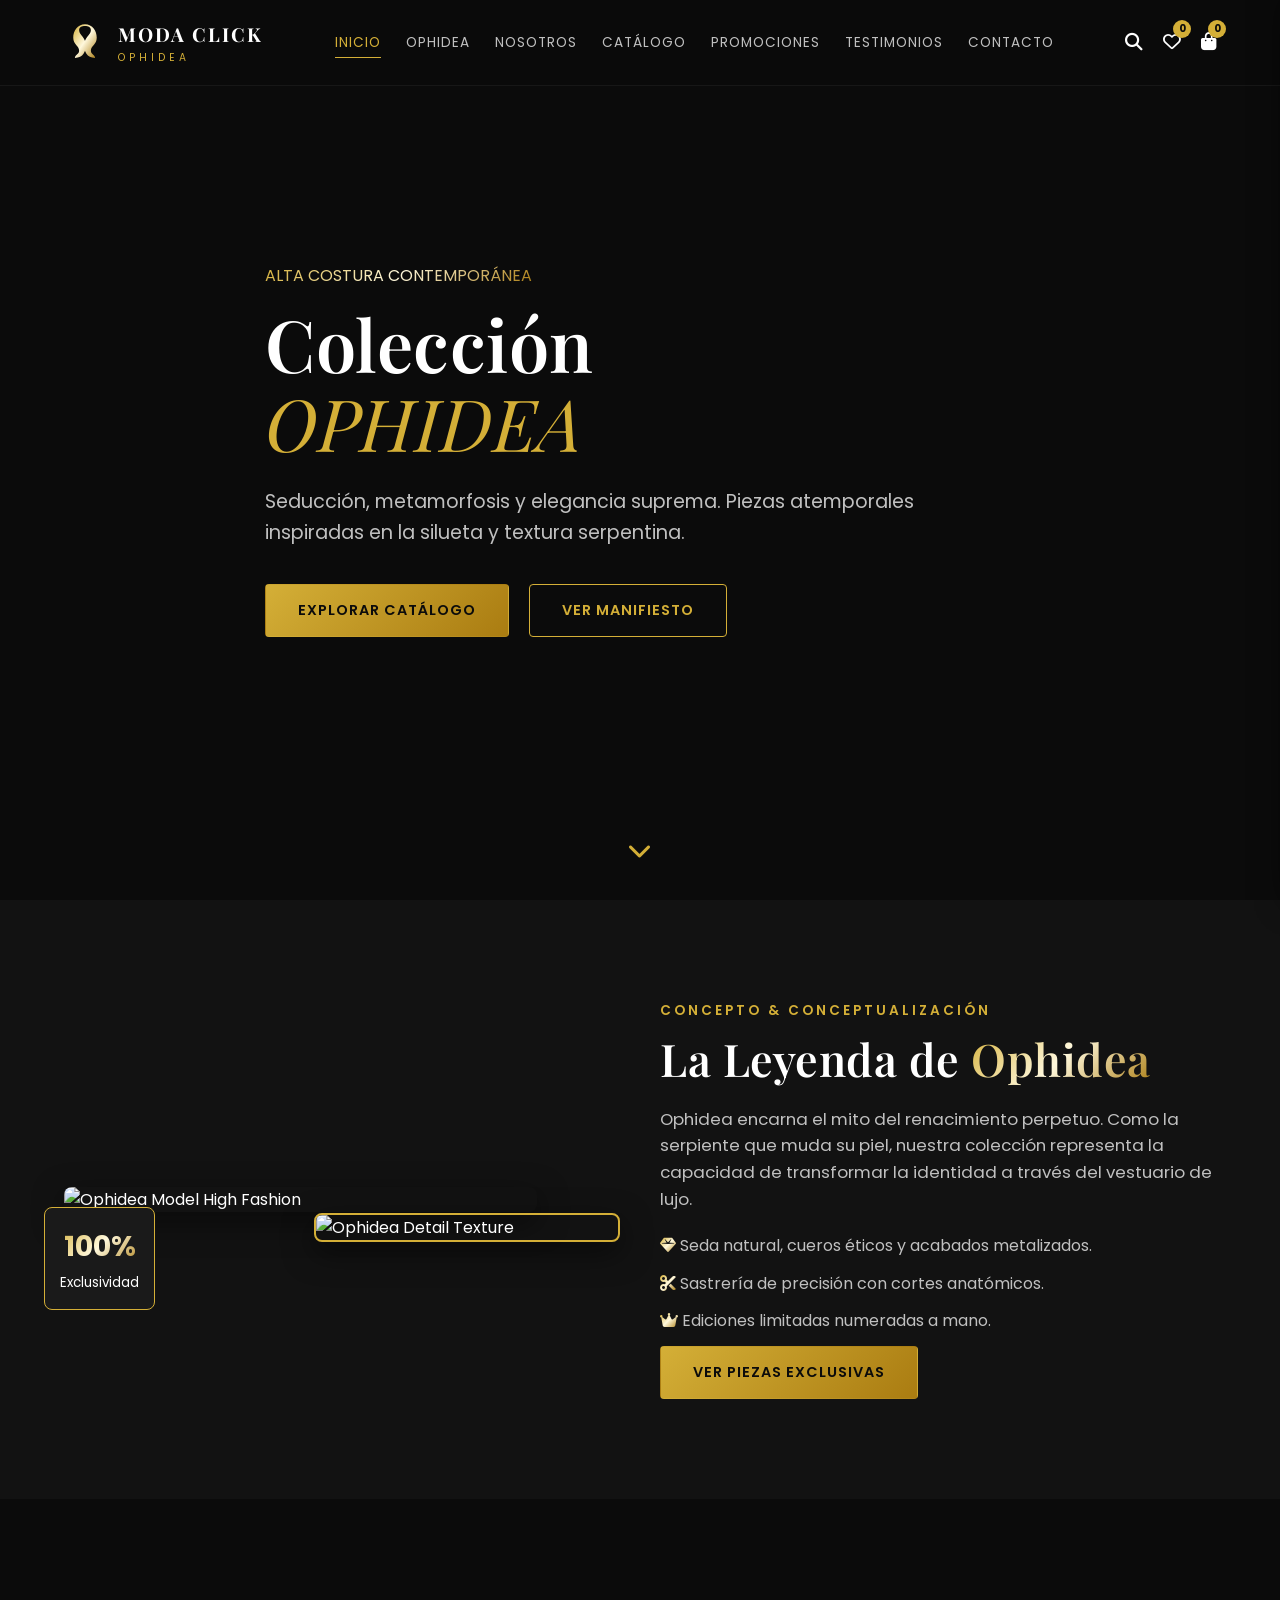
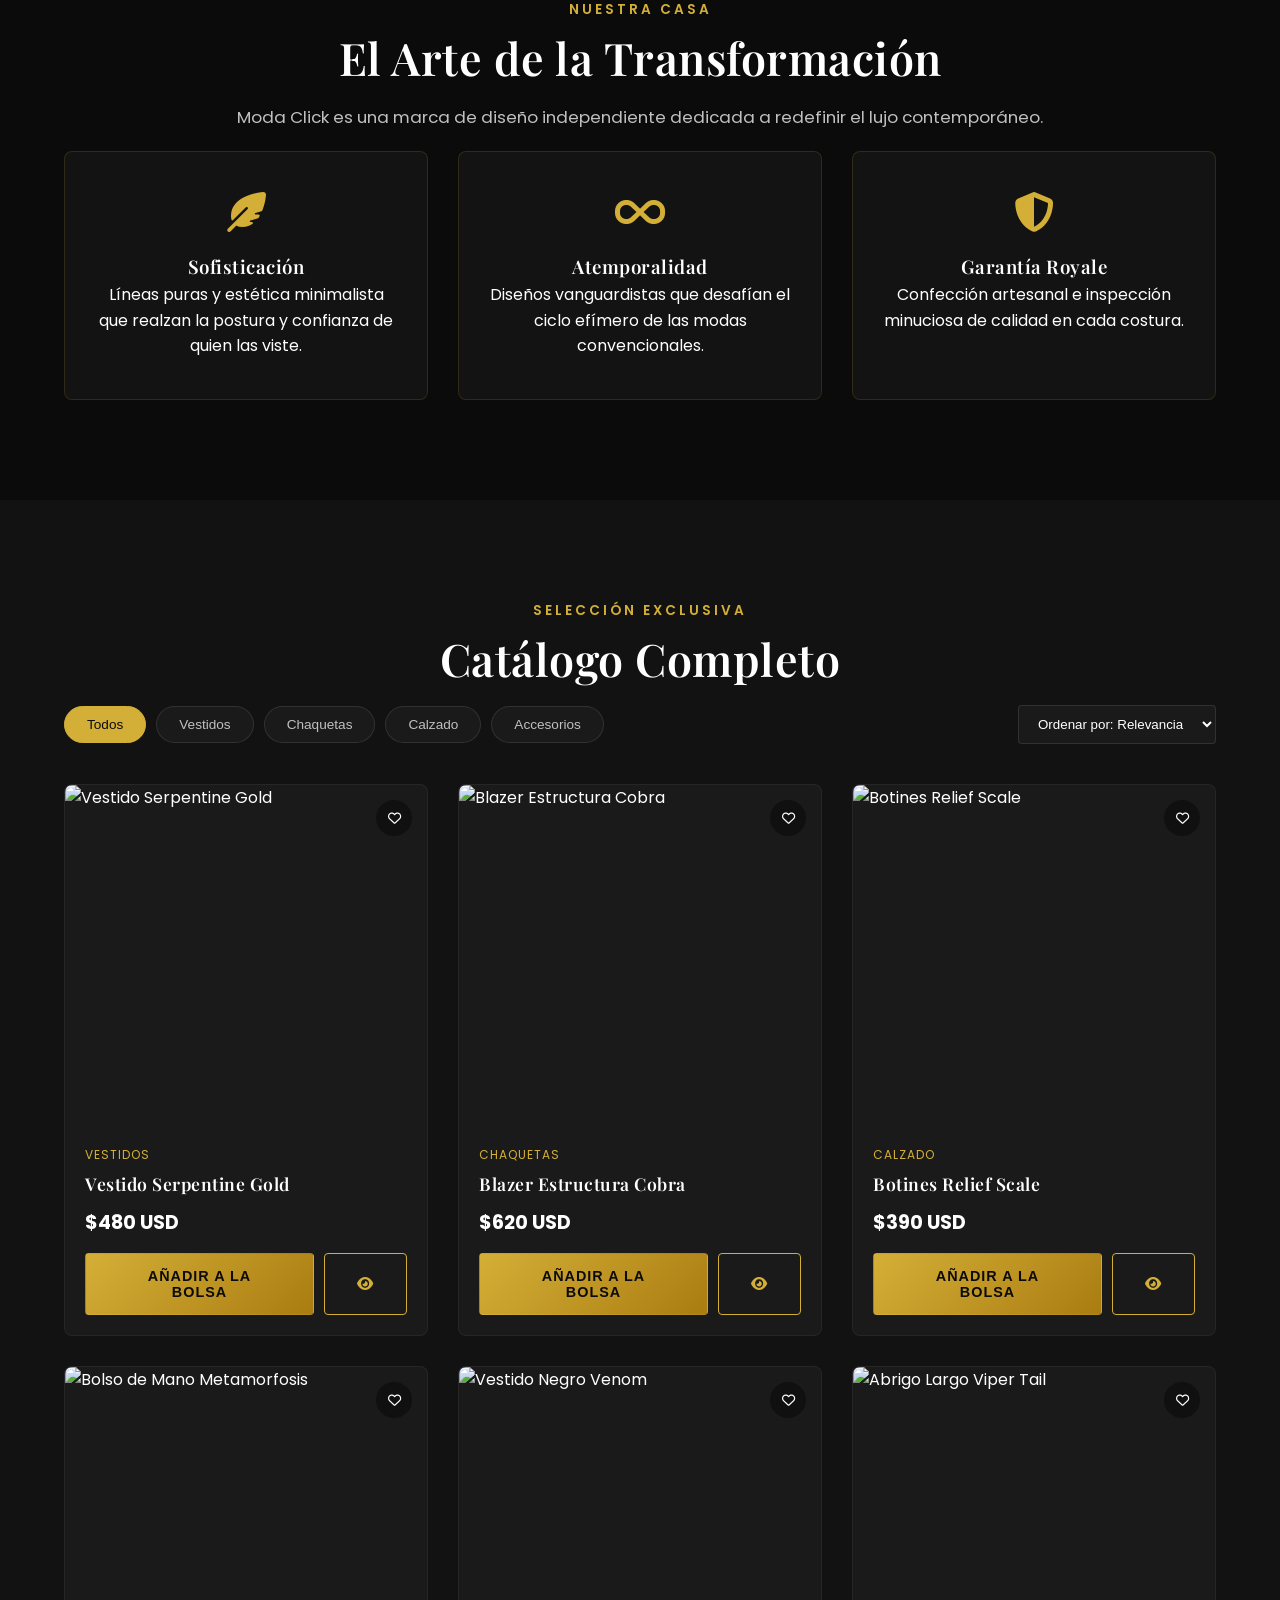
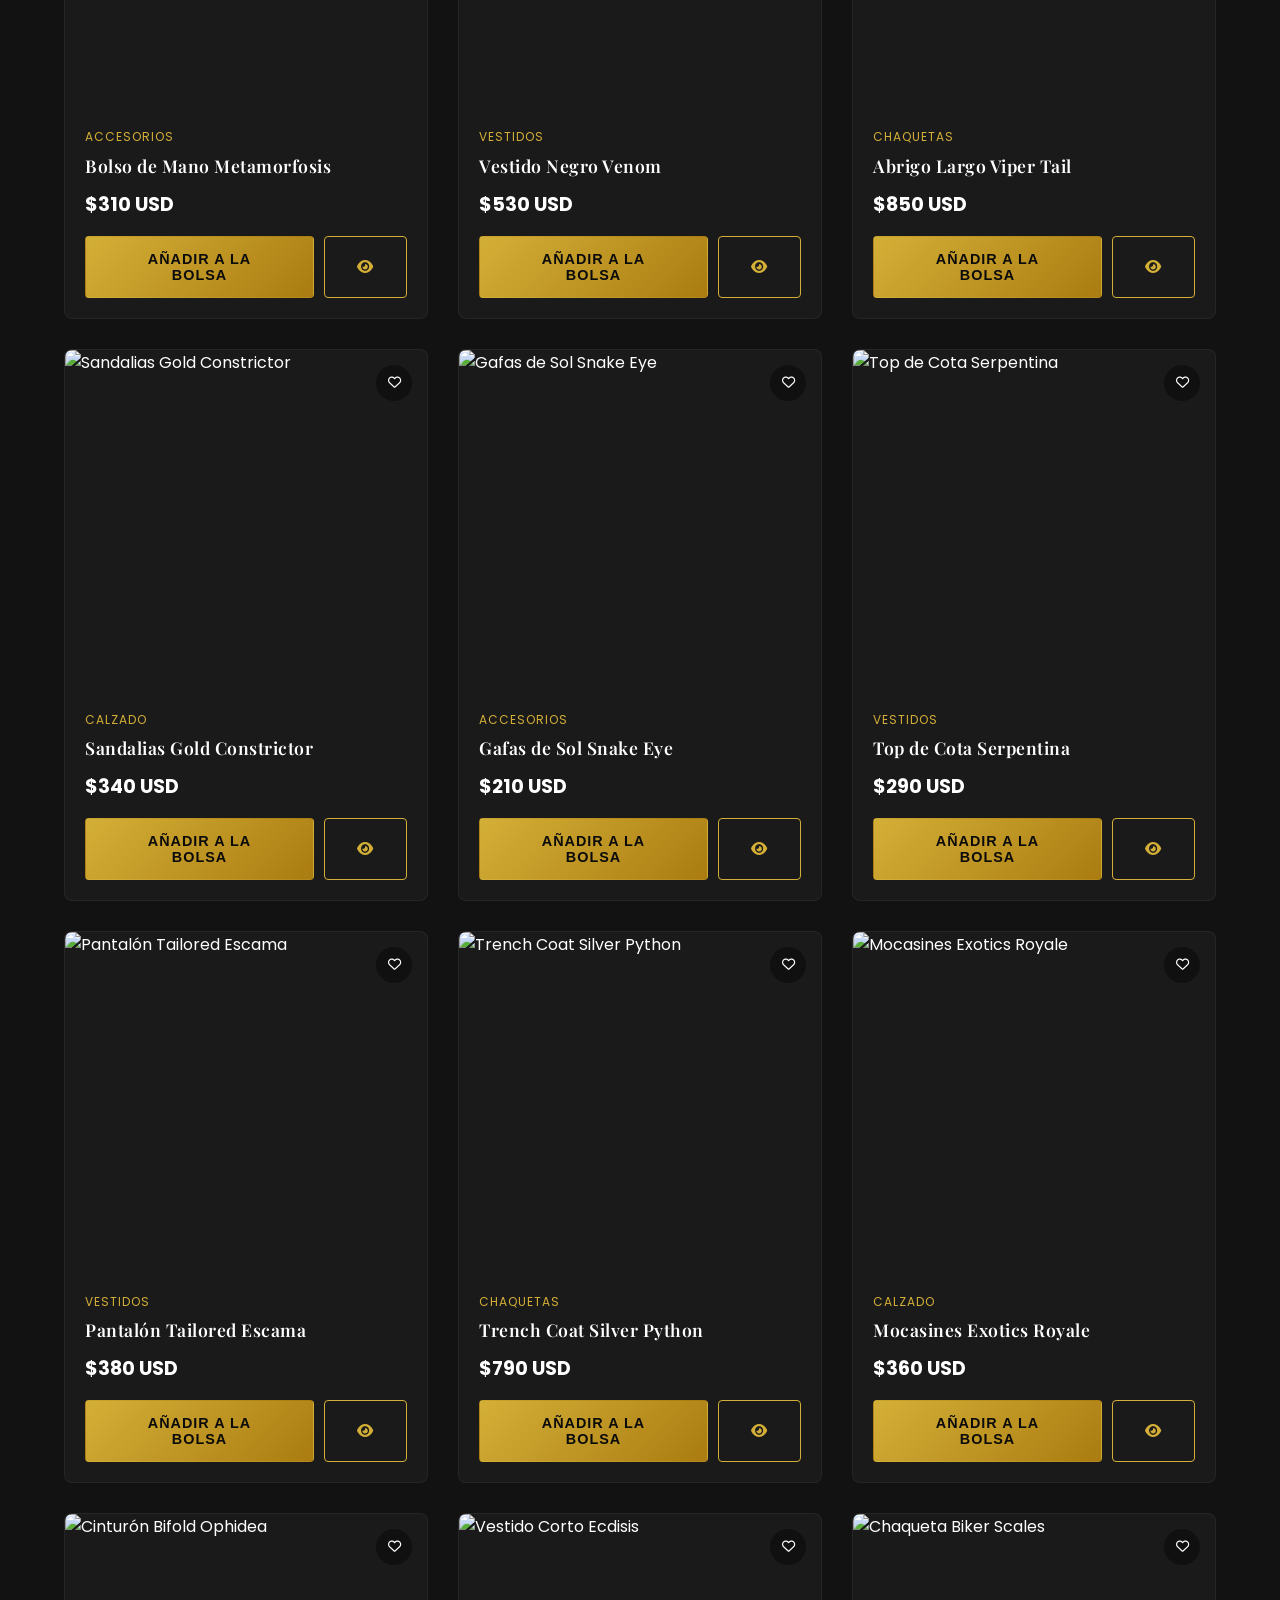
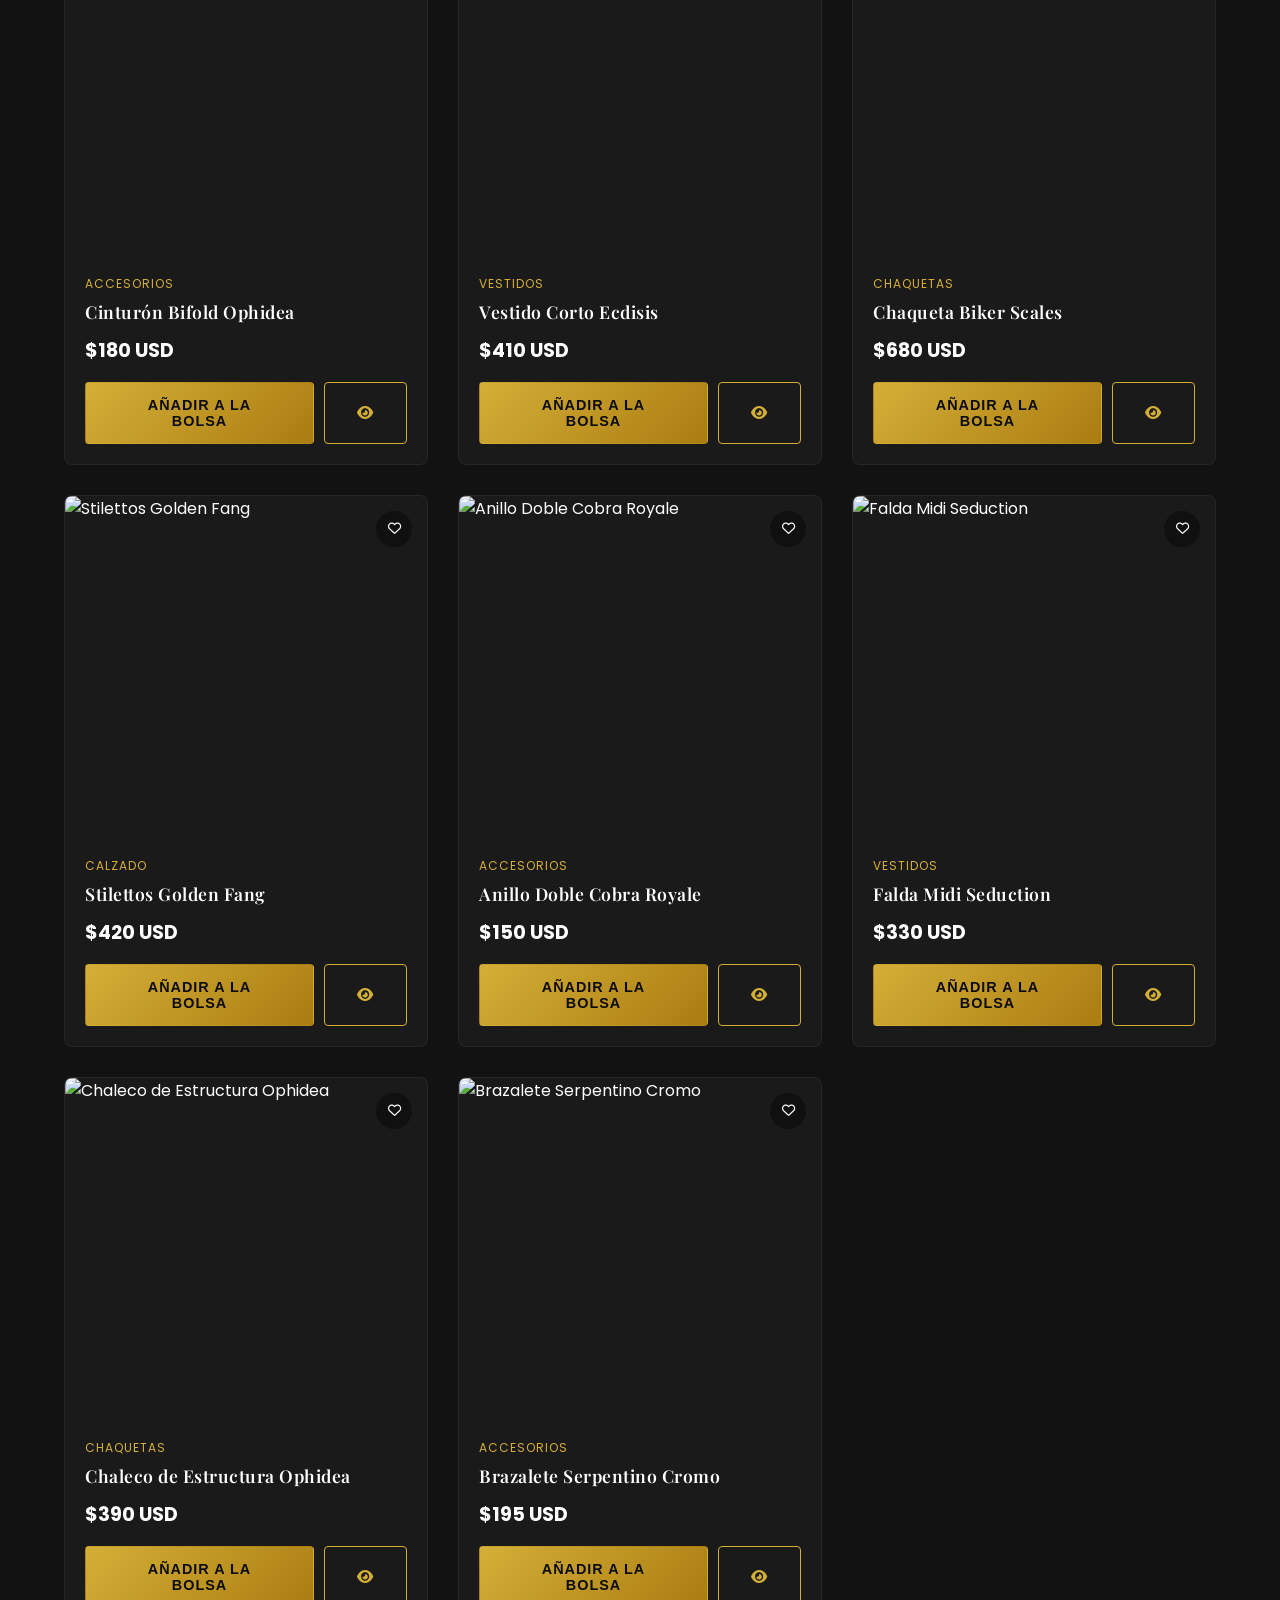
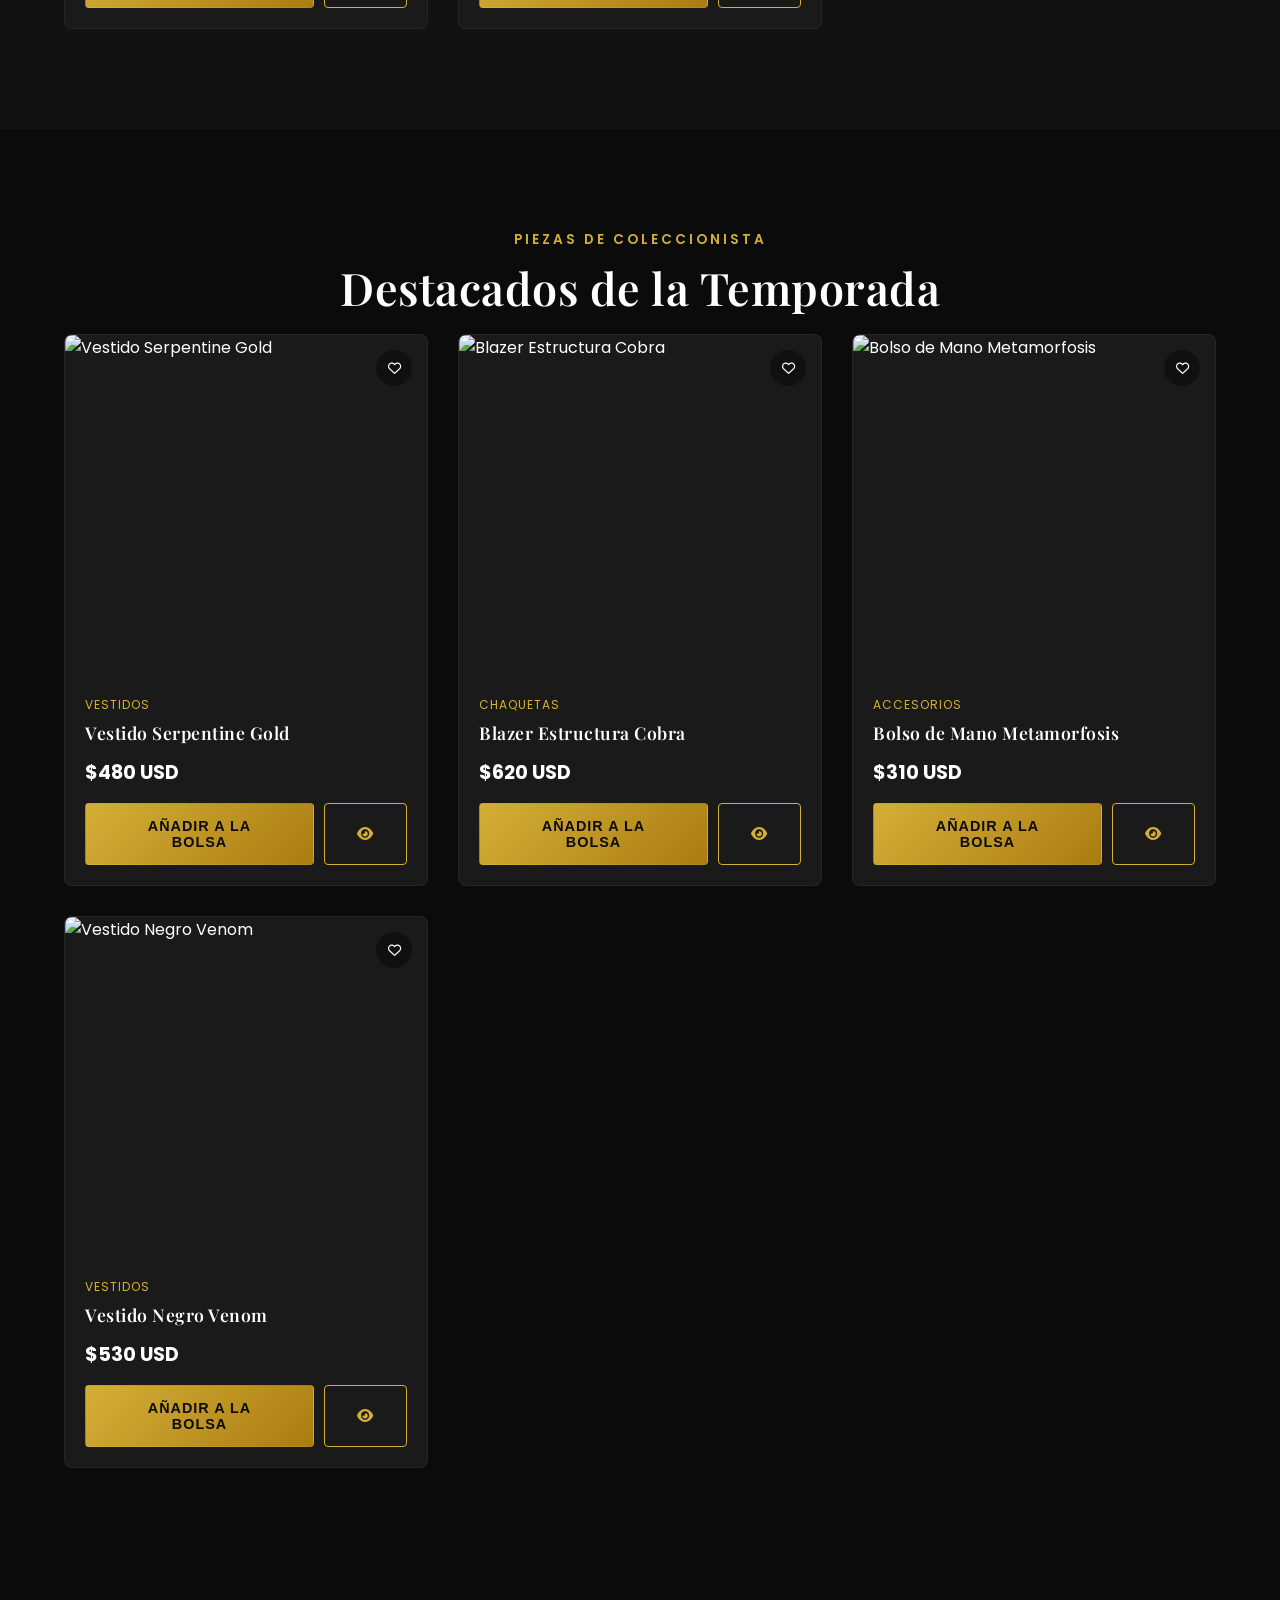
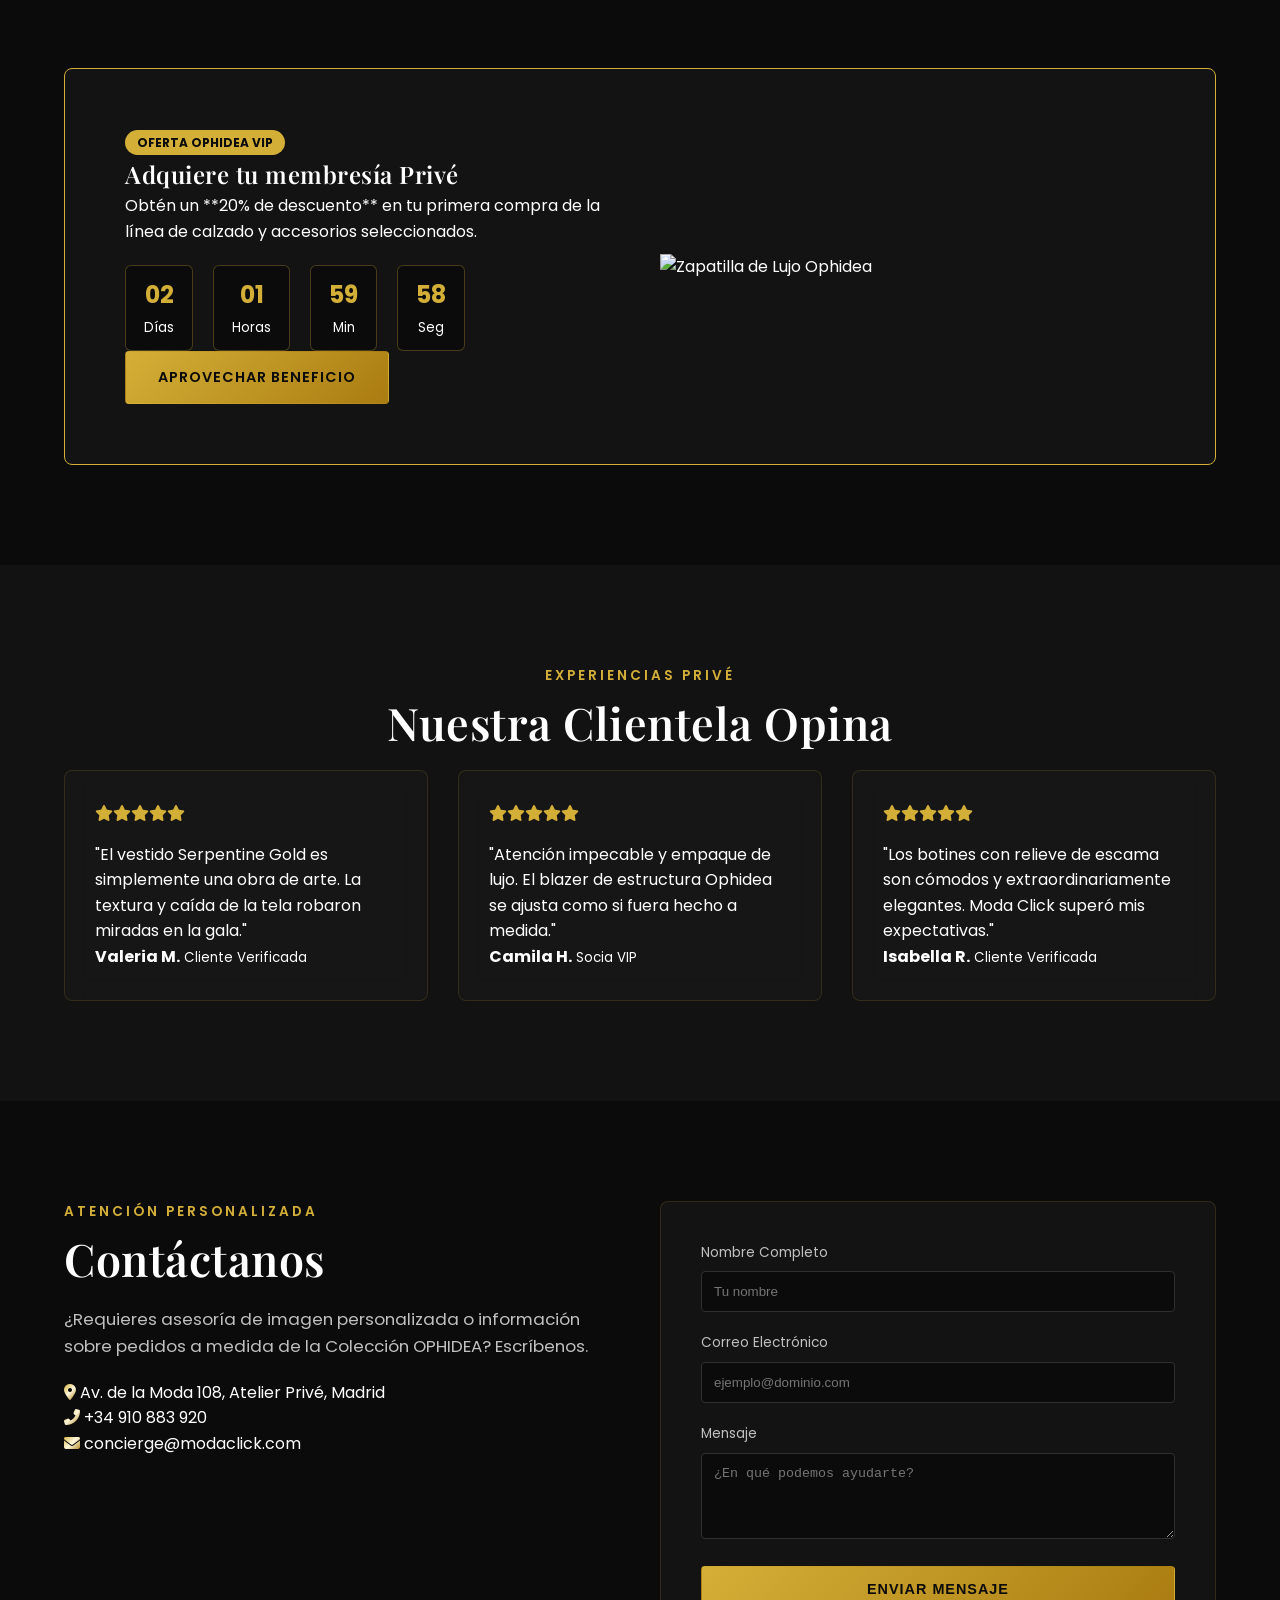
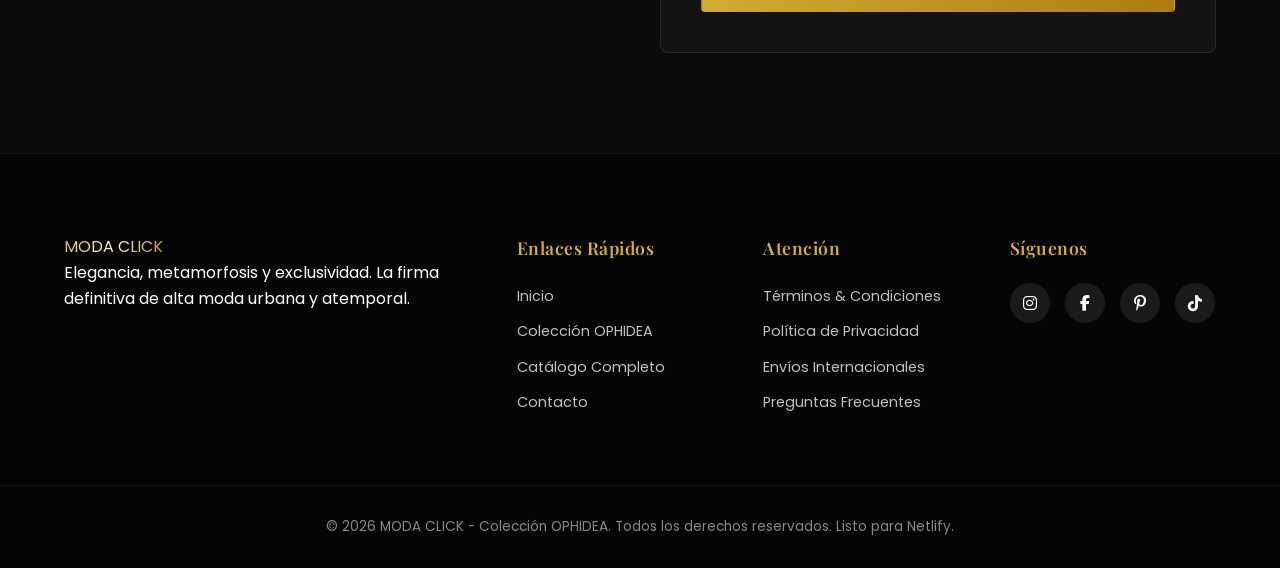
==== commit 8c00bd20: "Remove logo link from index.html Removed logo anchor tag from the head section." ====
--- a/index.html
+++ b/index.html
@@ -1,8 +1,6 @@
 <!DOCTYPE html>
 <html lang="es">
-<!-- Reemplaza "ruta/de/tu/nuevo-logo.png" por el nombre de tu archivo de imagen -->
-<a href="index.html" class="logo">
-    <img src="img/nuevo-logo.png" alt="Moda Click - Lujo Atemporal">
+<head>
 </a>
     <meta charset="UTF-8">
     <meta name="viewport" content="width=device-width, initial-scale=1.0">
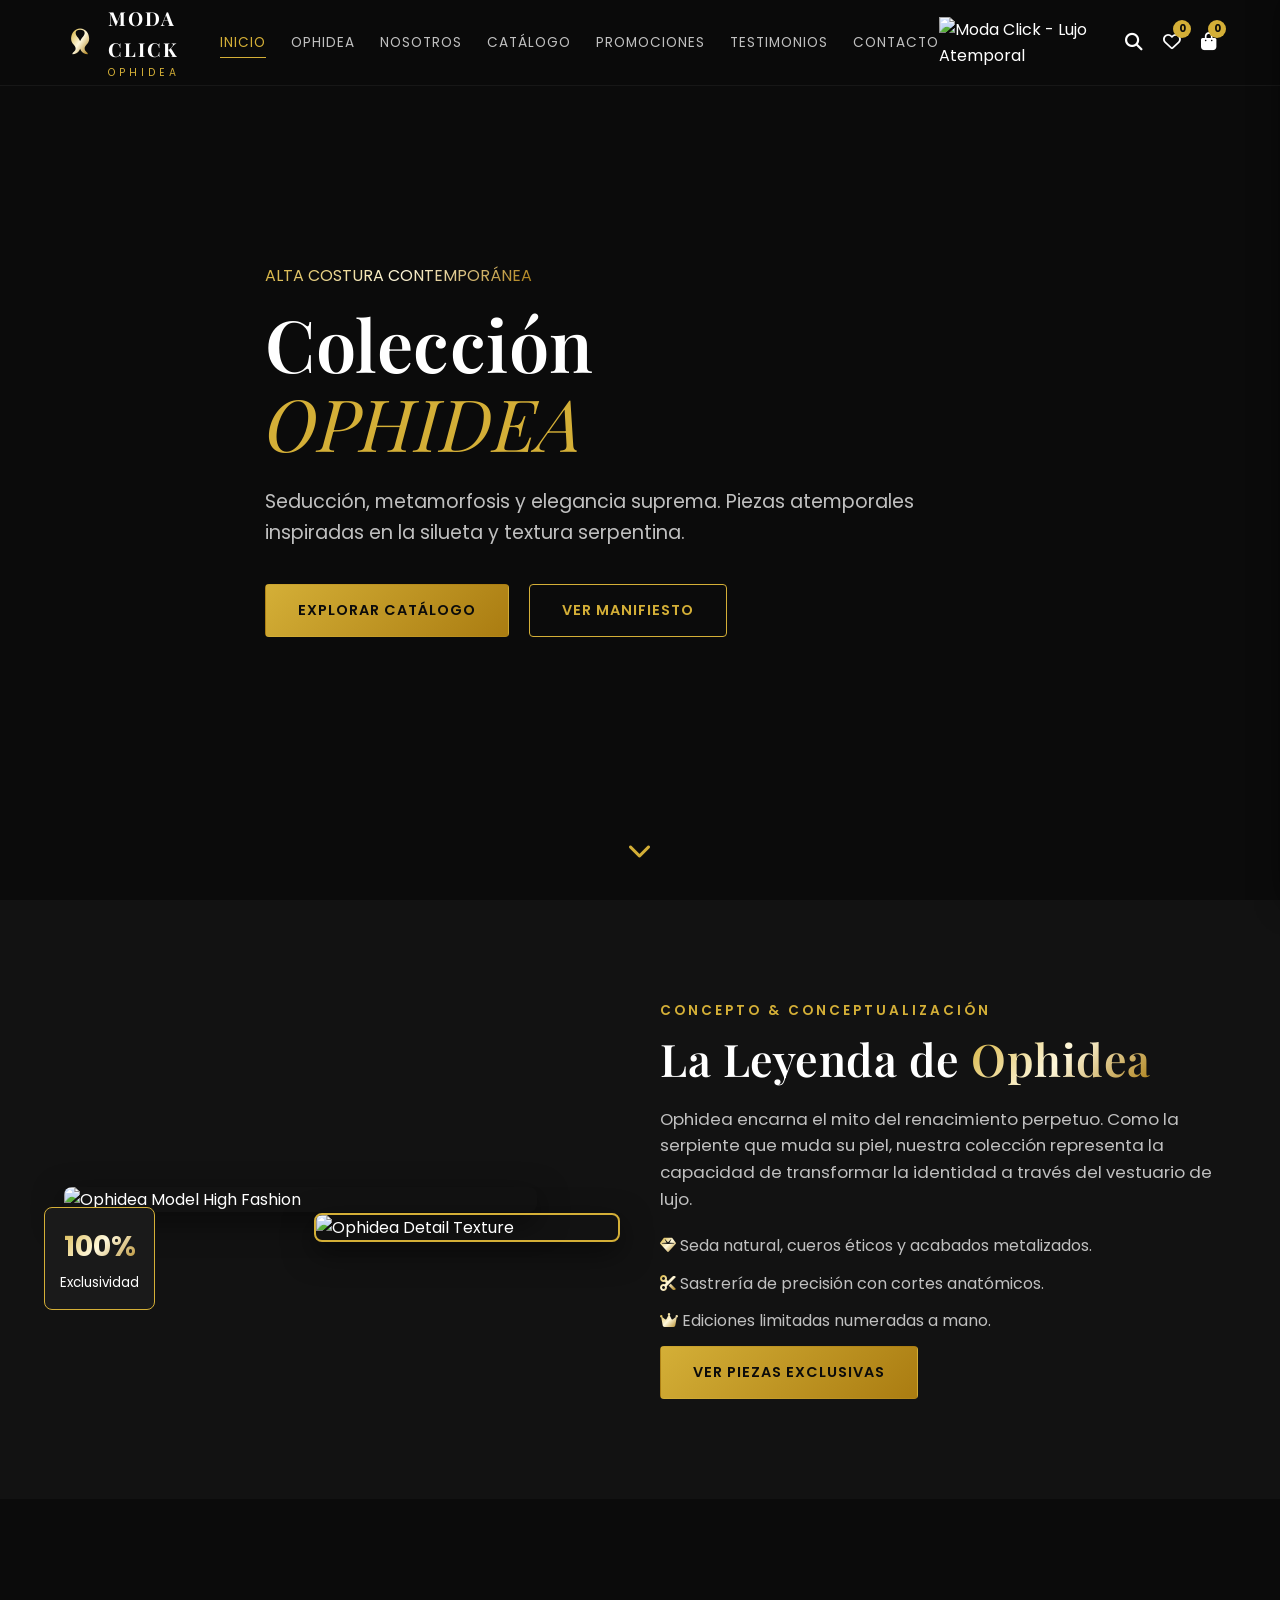
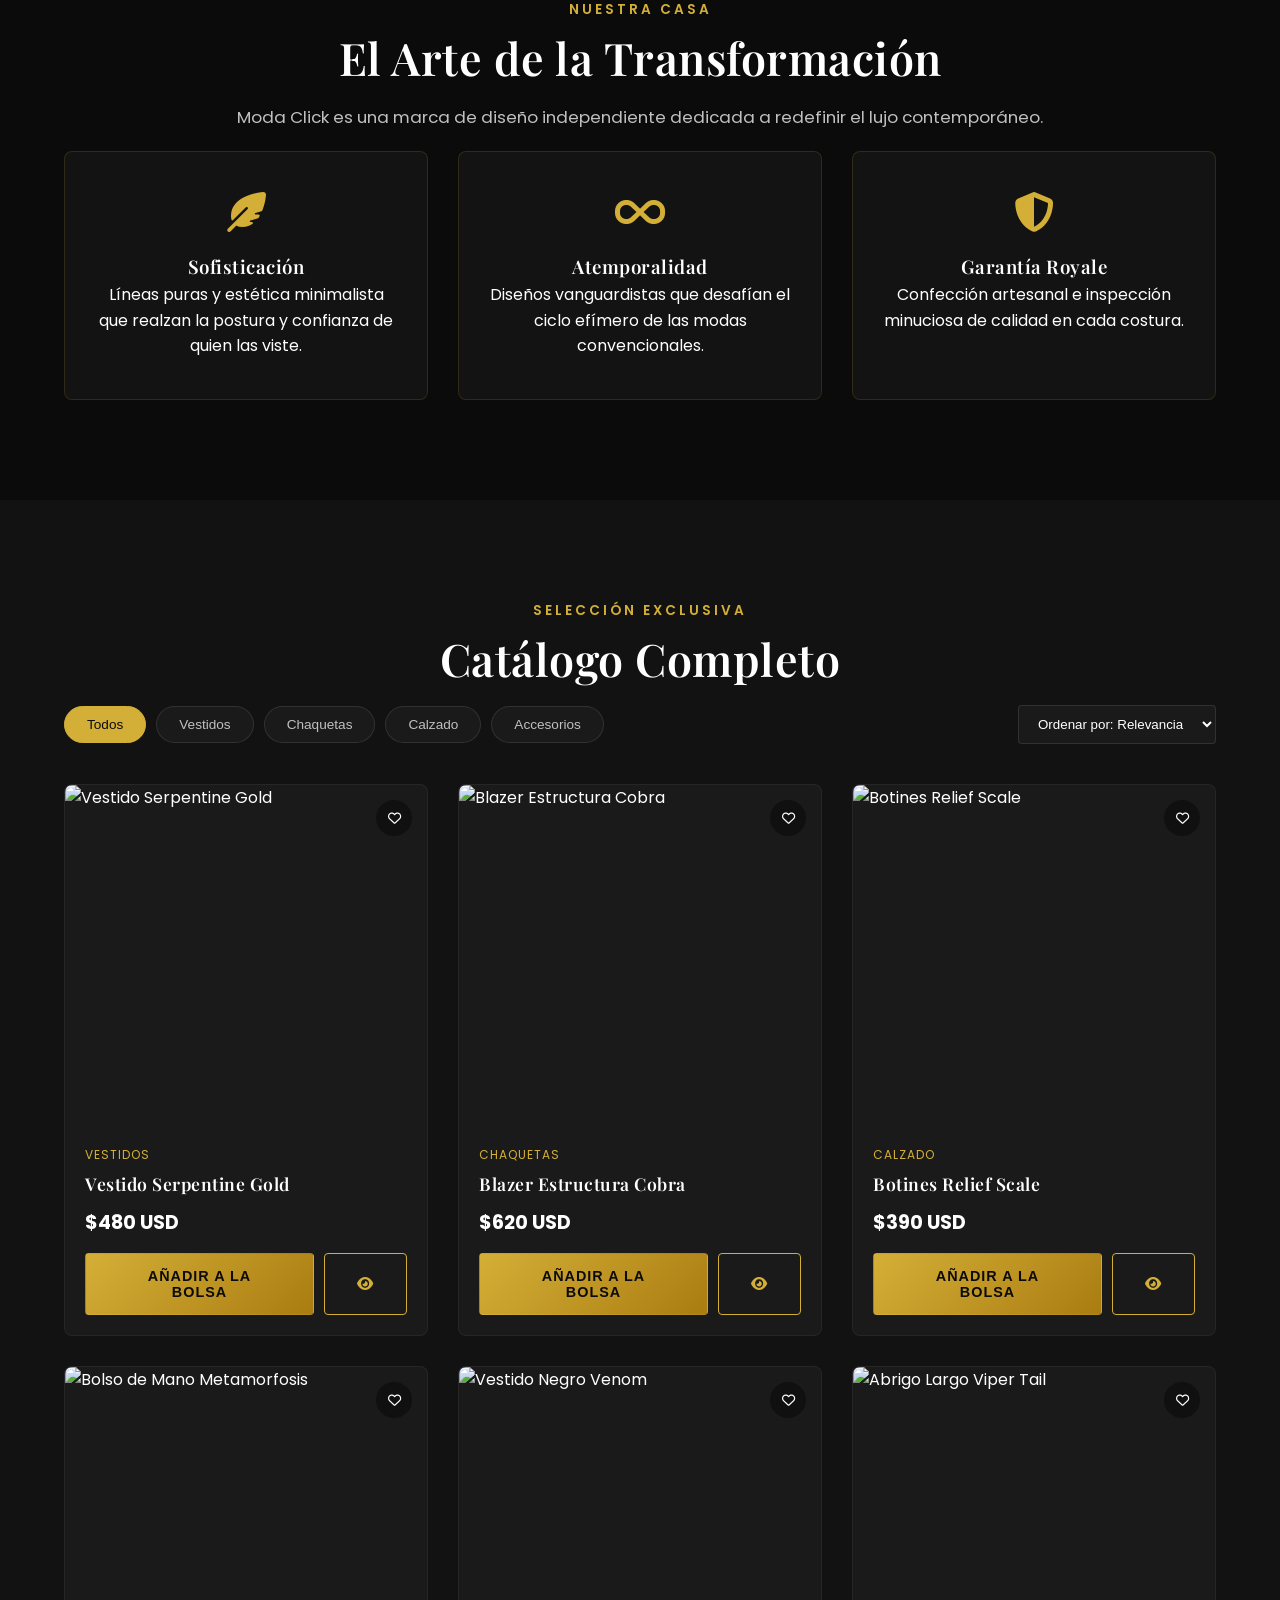
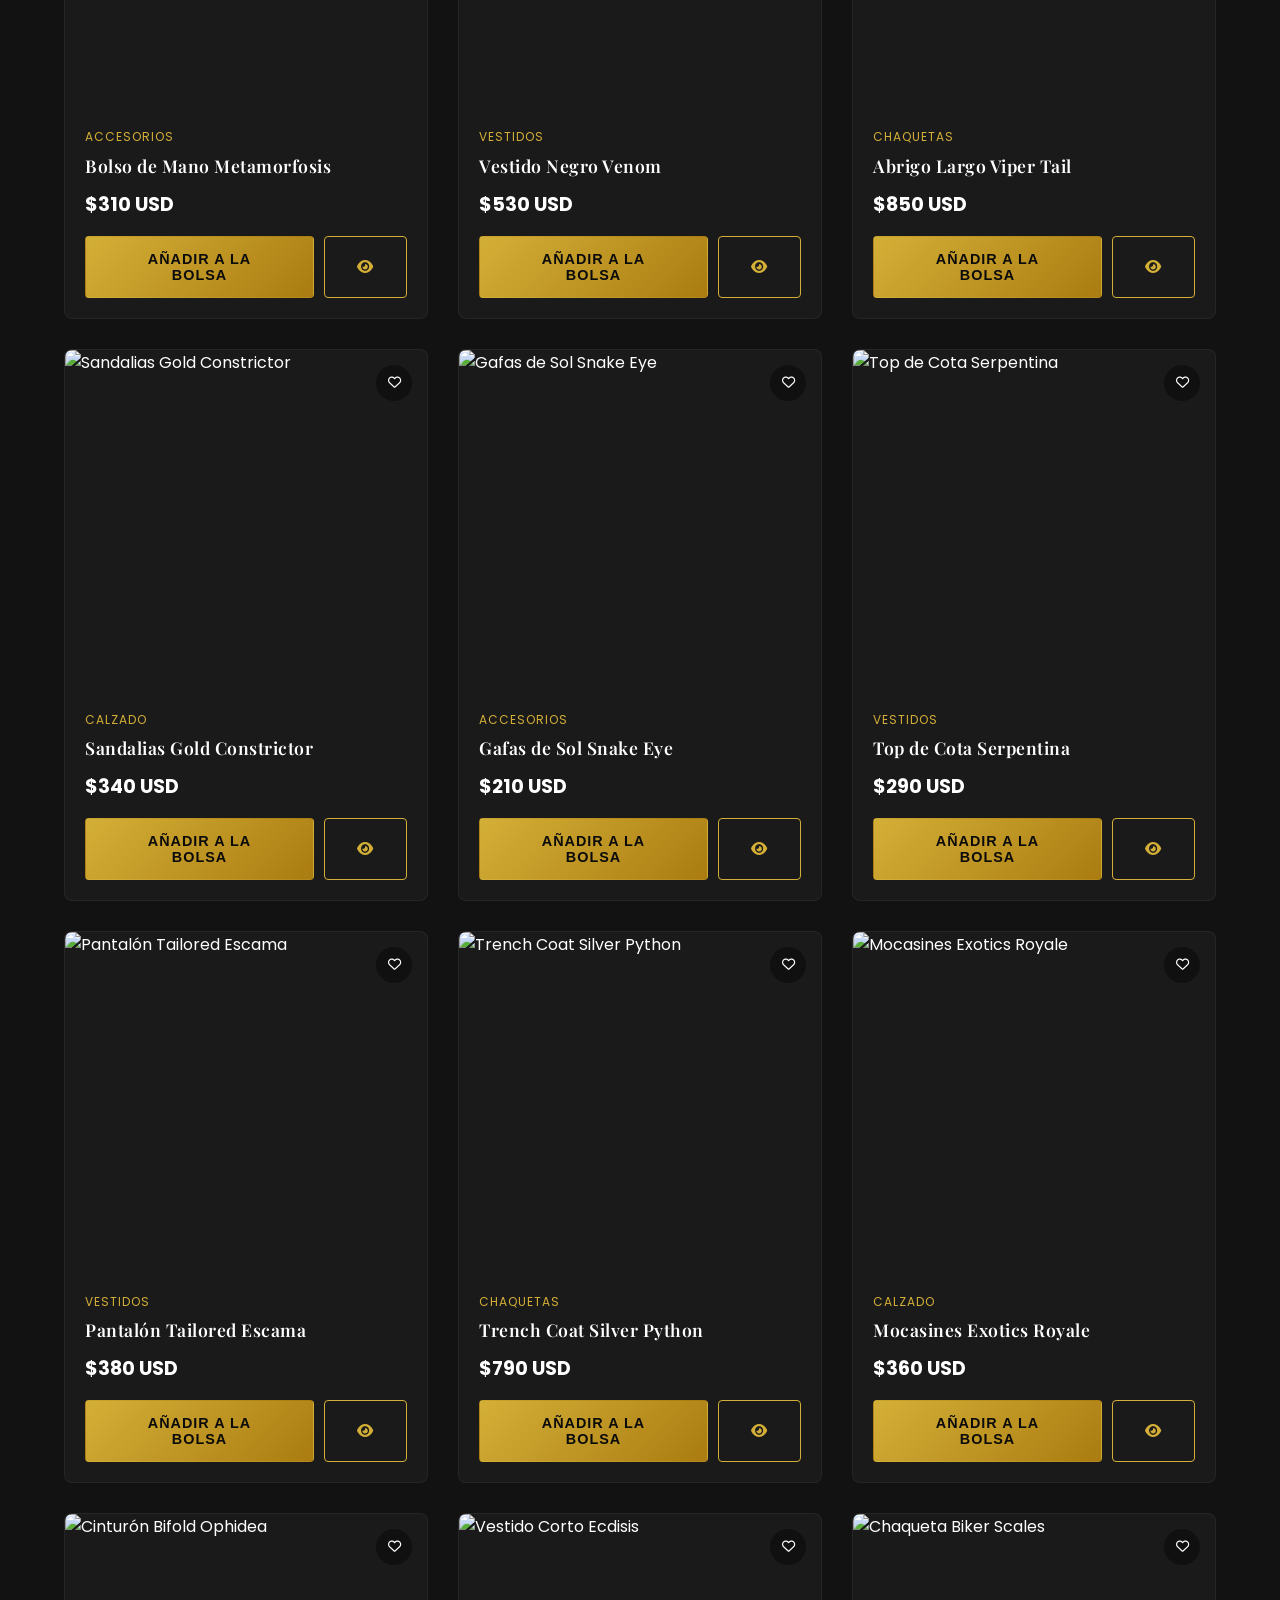
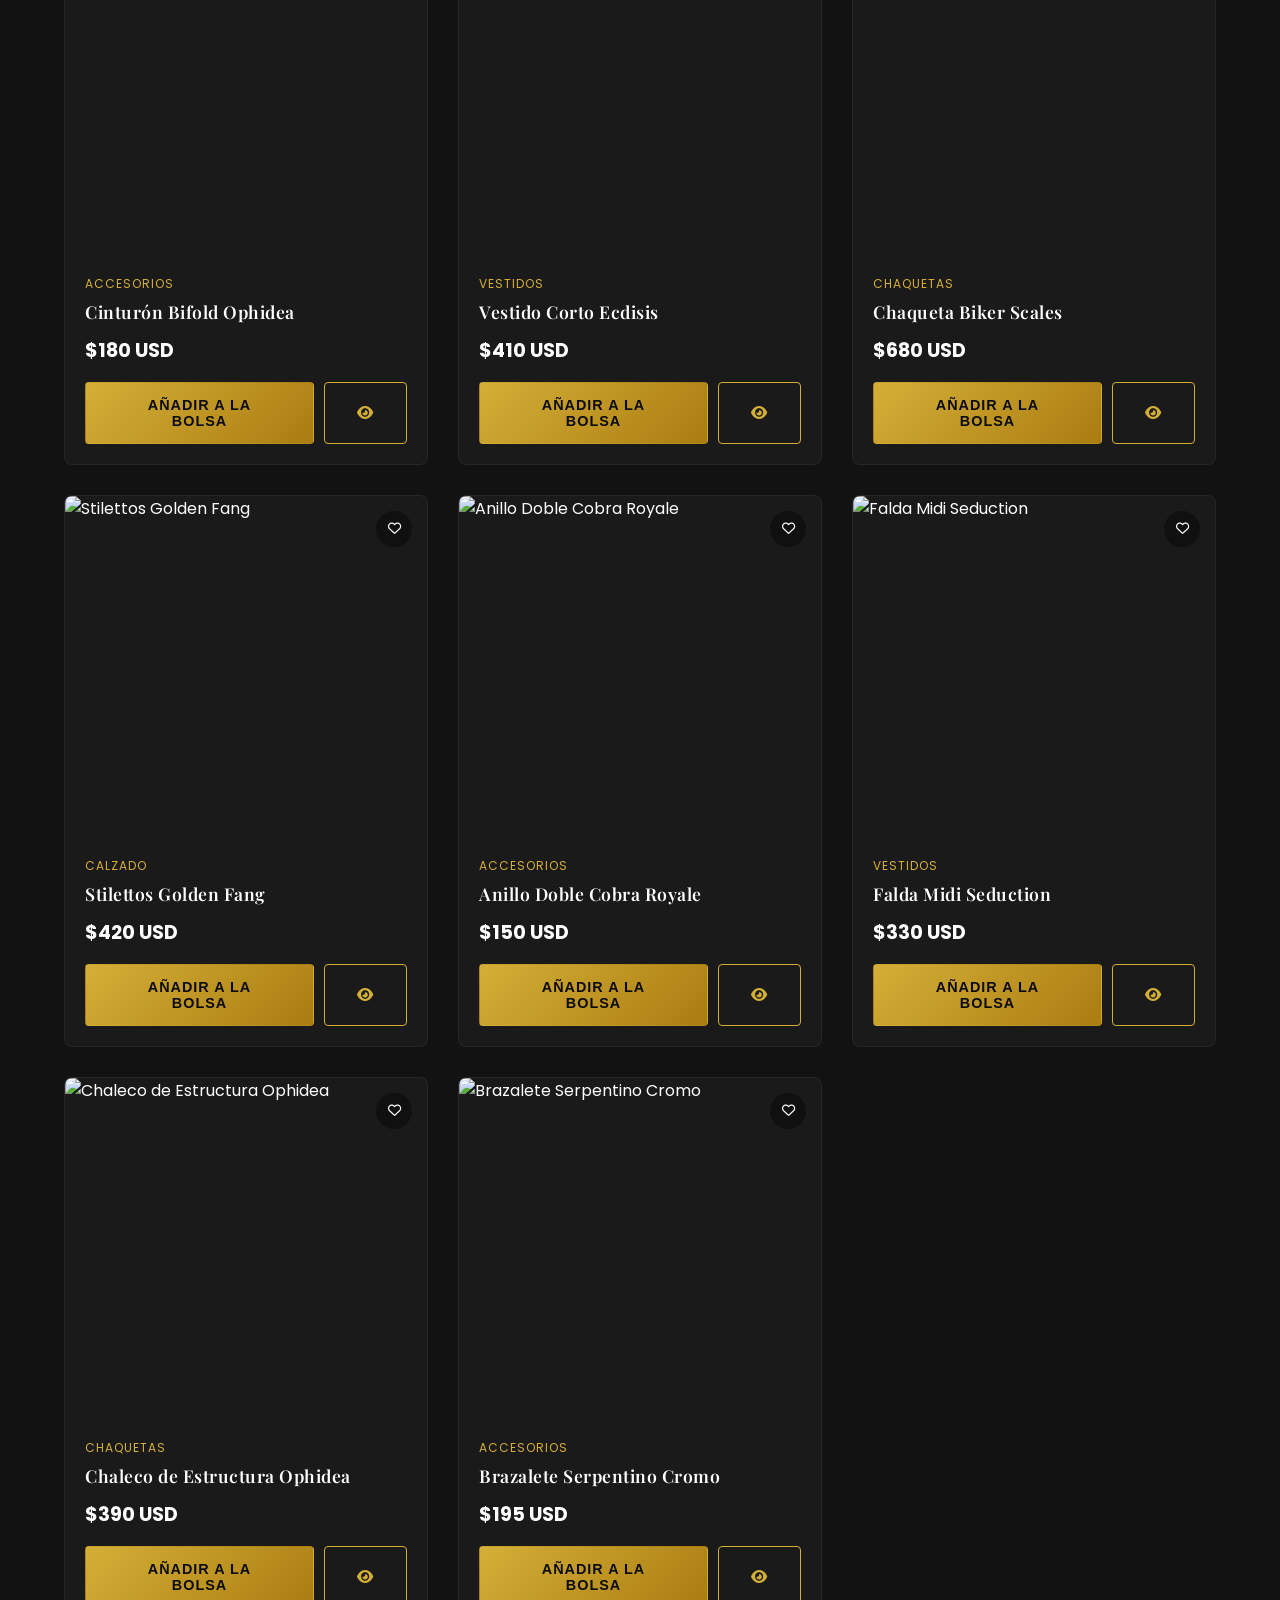
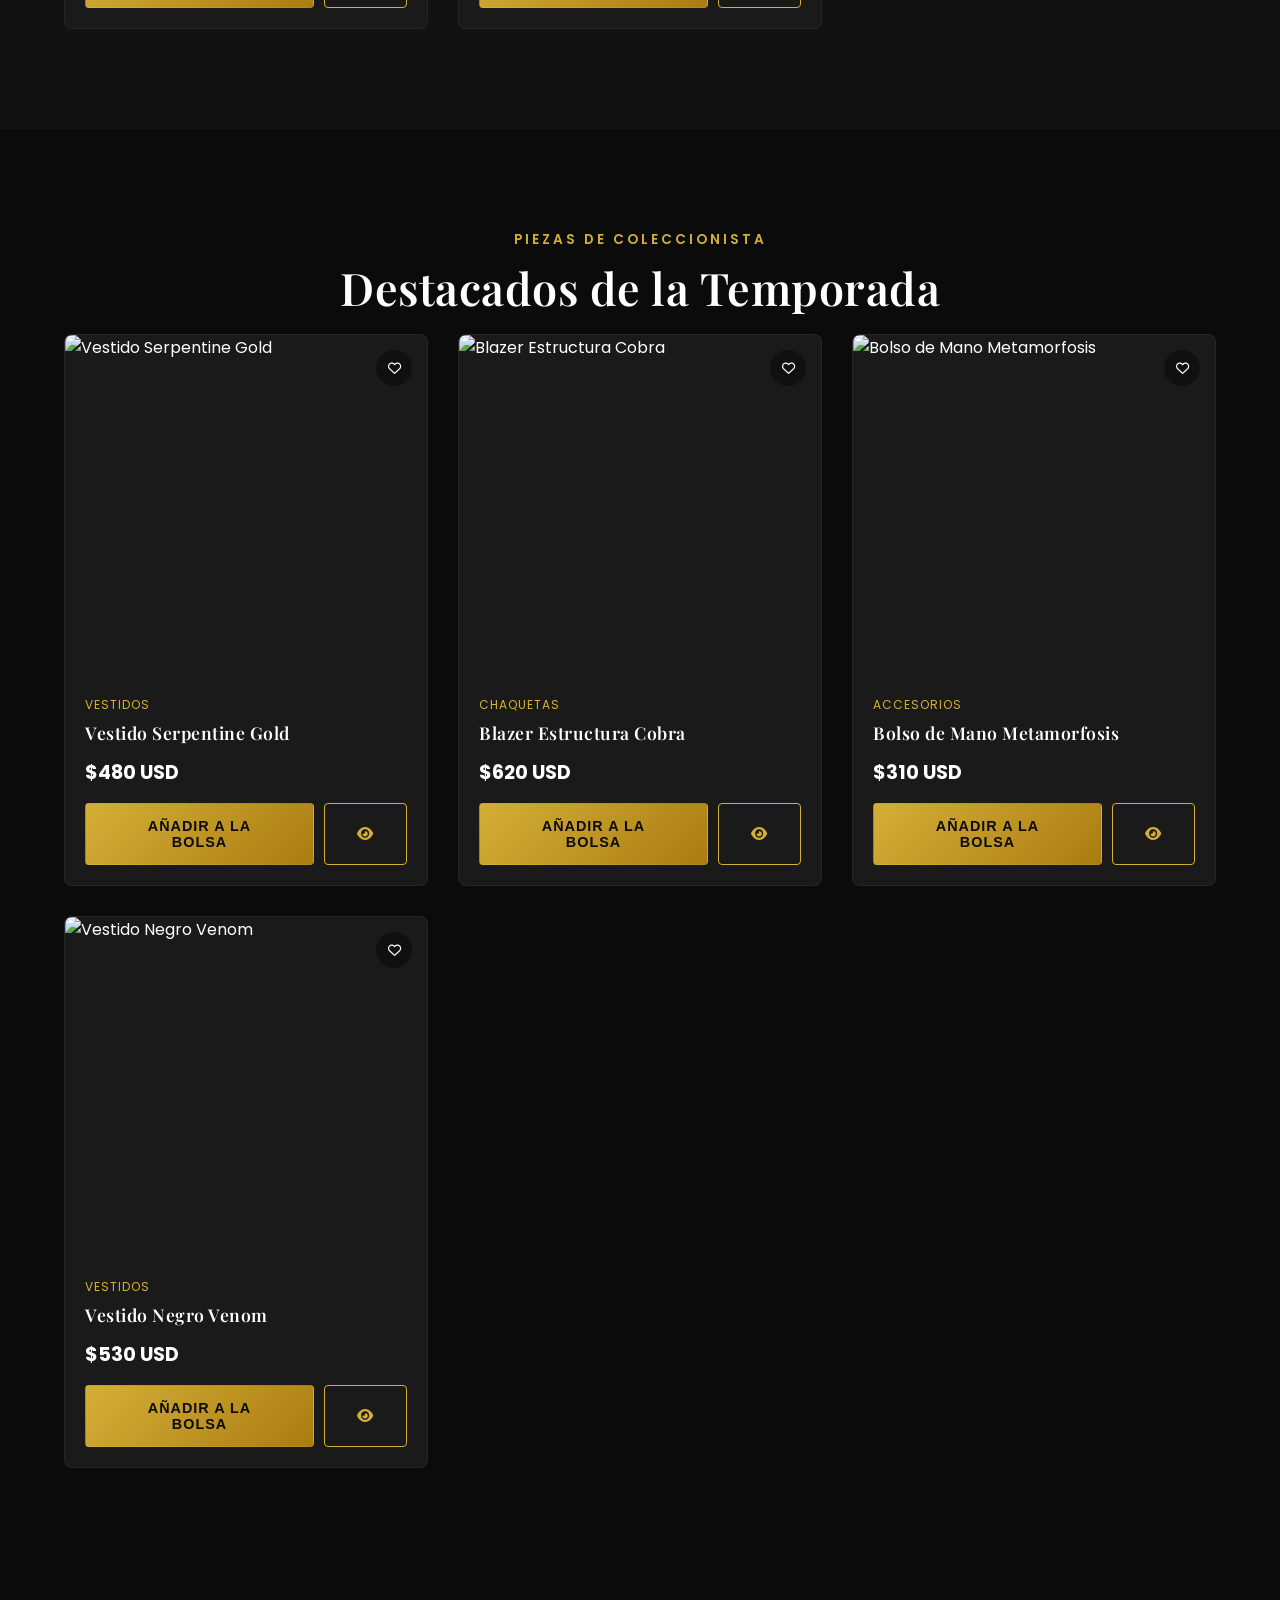
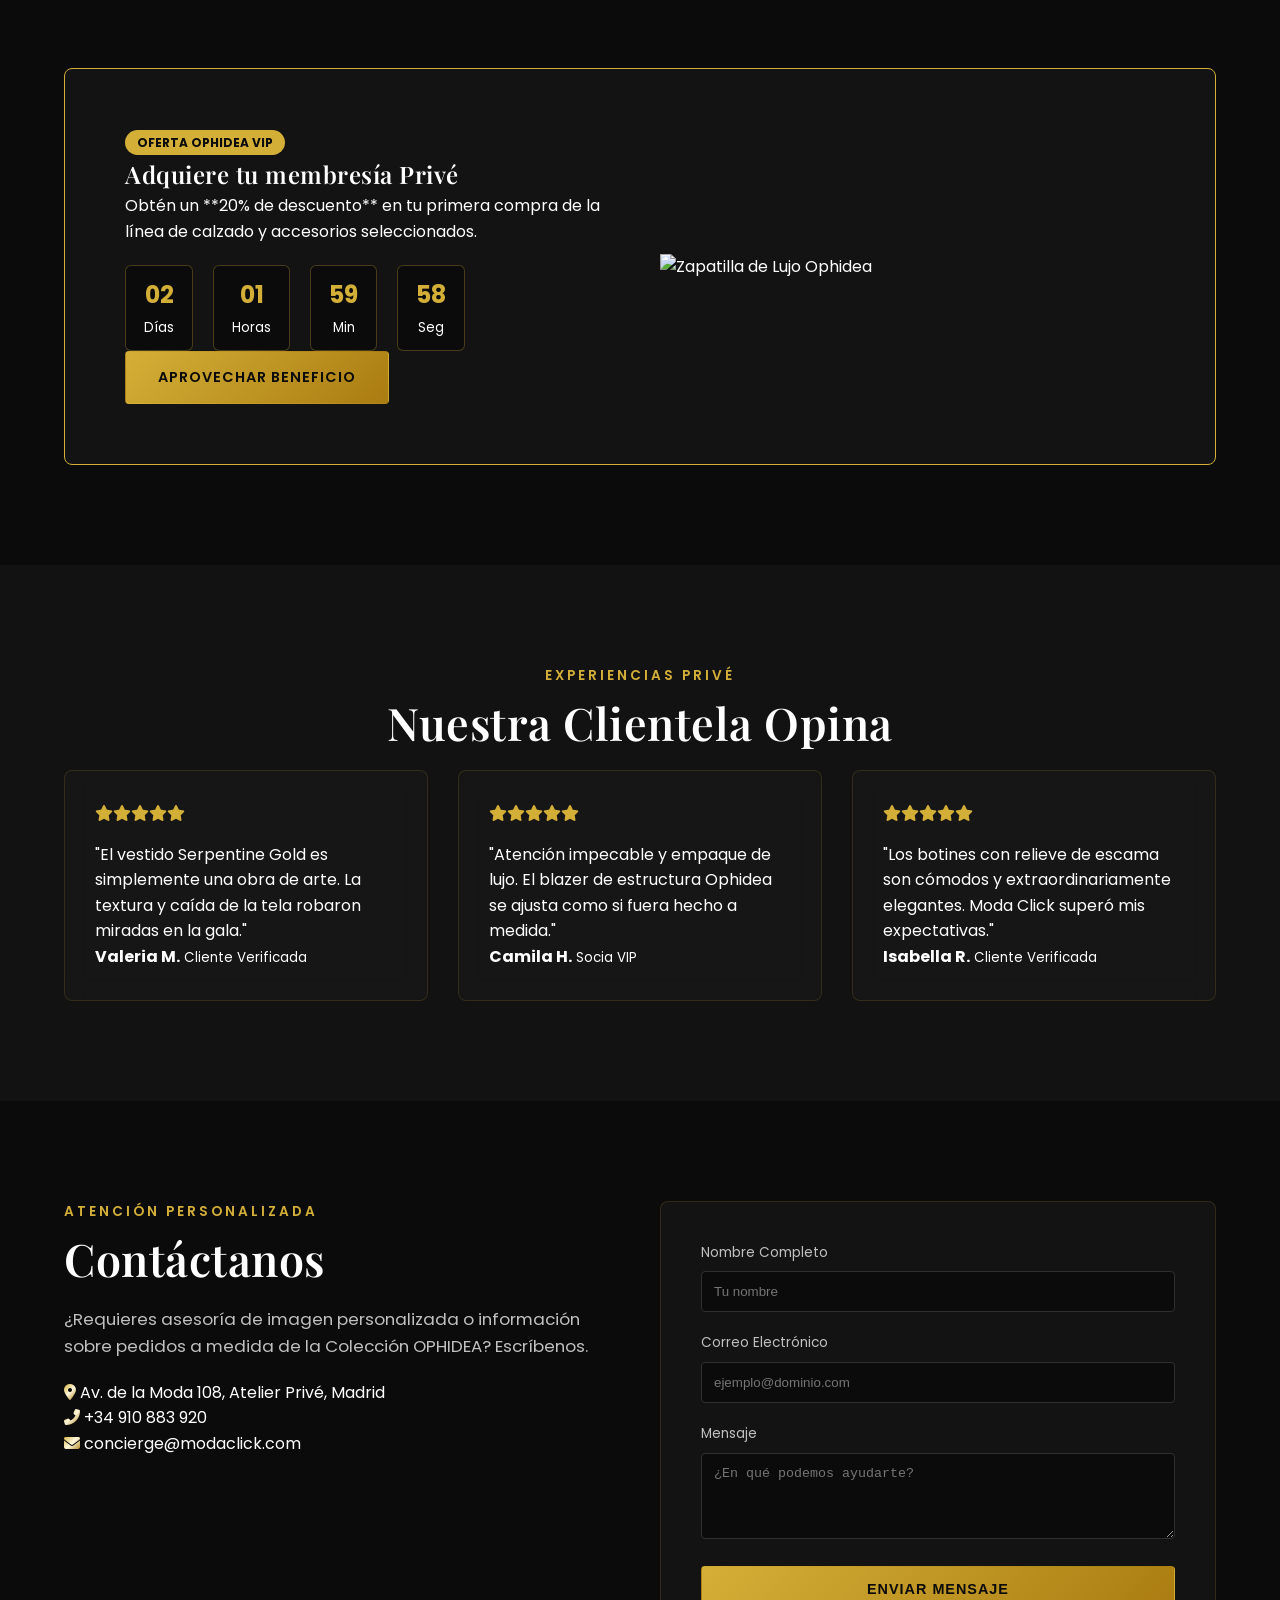
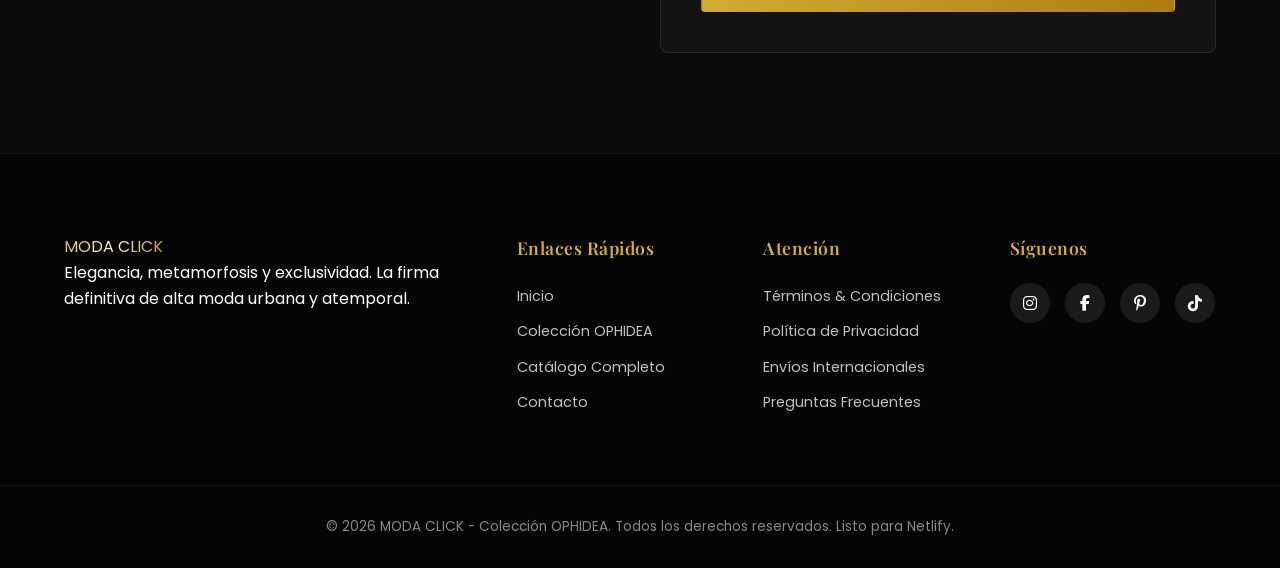
==== commit 771031ea: "Insert logo link and image in navigation Added a logo link and image to the navigation." ====
--- a/index.html
+++ b/index.html
@@ -76,7 +76,10 @@
                 <a href="#promociones" class="nav-link">Promociones</a>
                 <a href="#testimonios" class="nav-link">Testimonios</a>
                 <a href="#contacto" class="nav-link">Contacto</a>
-            </nav>
+            </nav><!-- Reemplaza "ruta/de/tu/nuevo-logo.png" por el nombre de tu archivo de imagen -->
+<a href="index.html" class="logo">
+    <img src="img/nuevo-logo.png" alt="Moda Click - Lujo Atemporal">
+</a>
 
             <!-- Action Controls -->
             <div class="nav-actions">
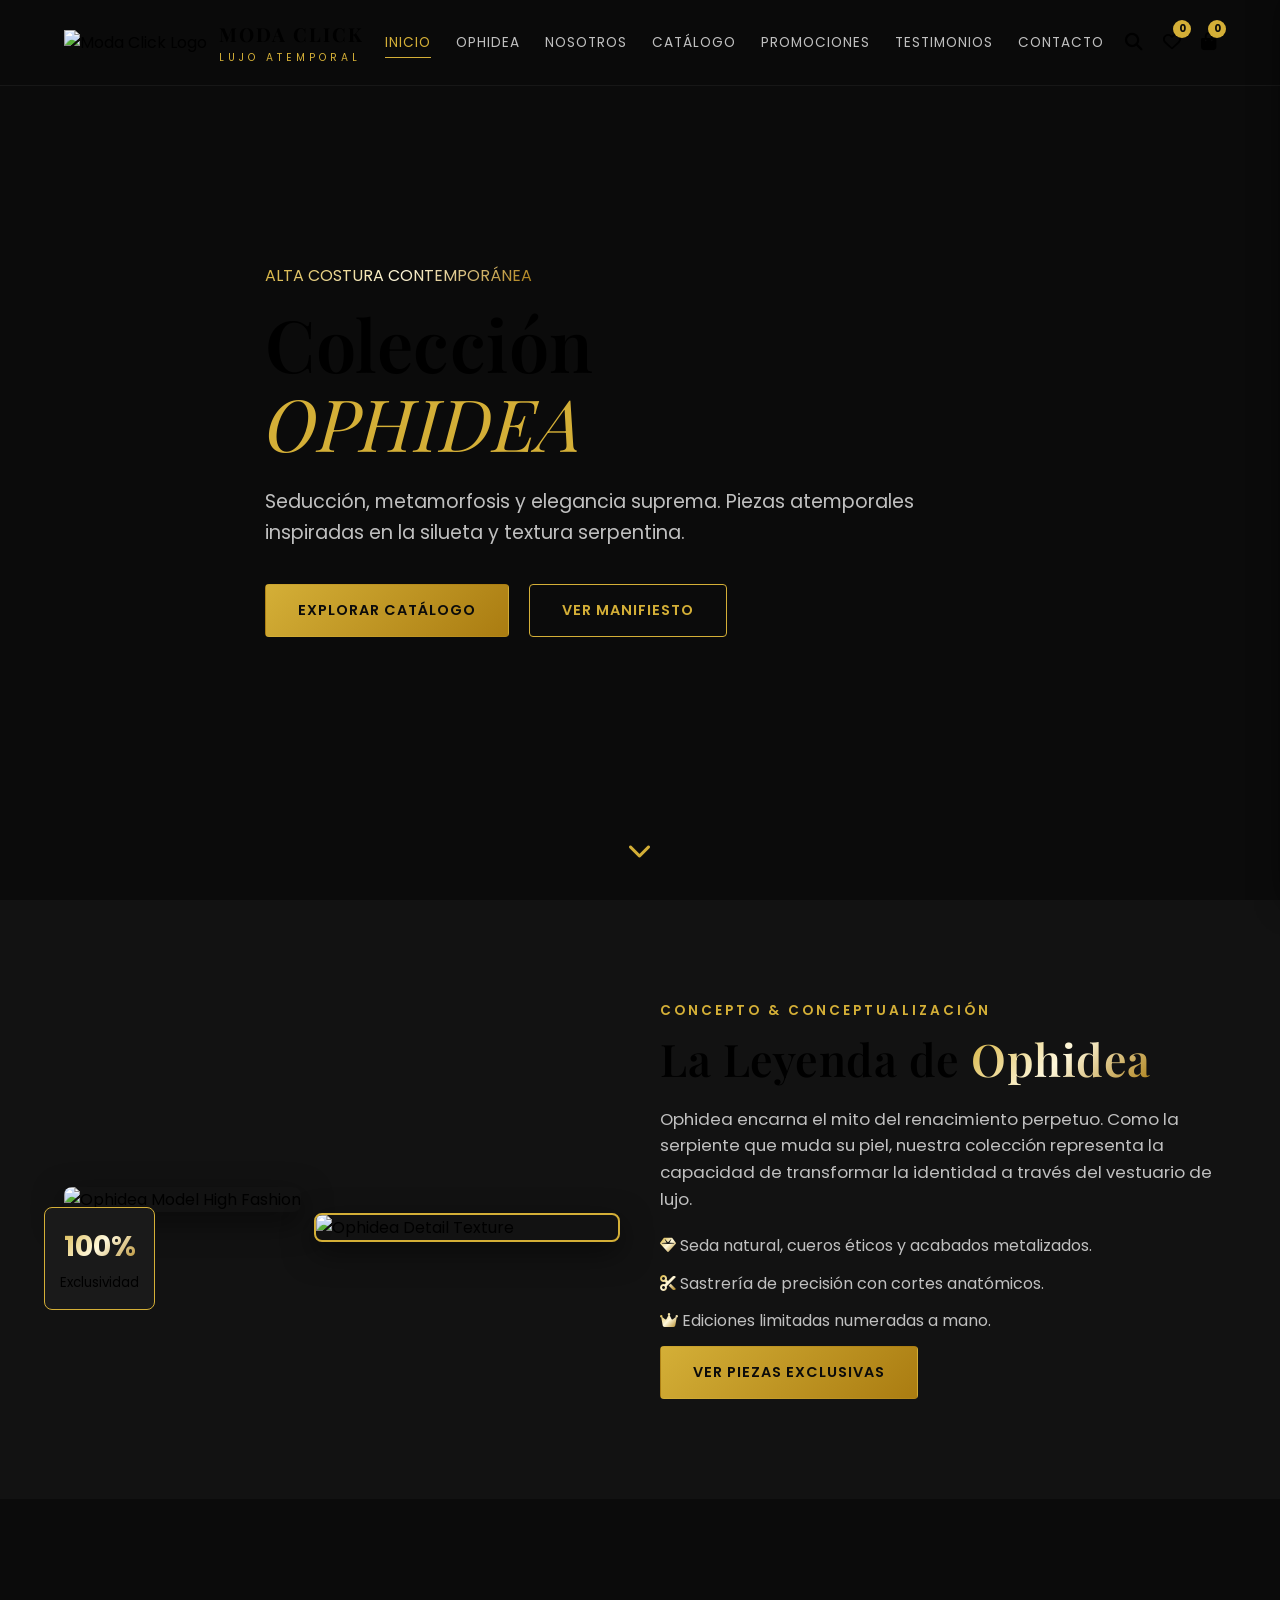
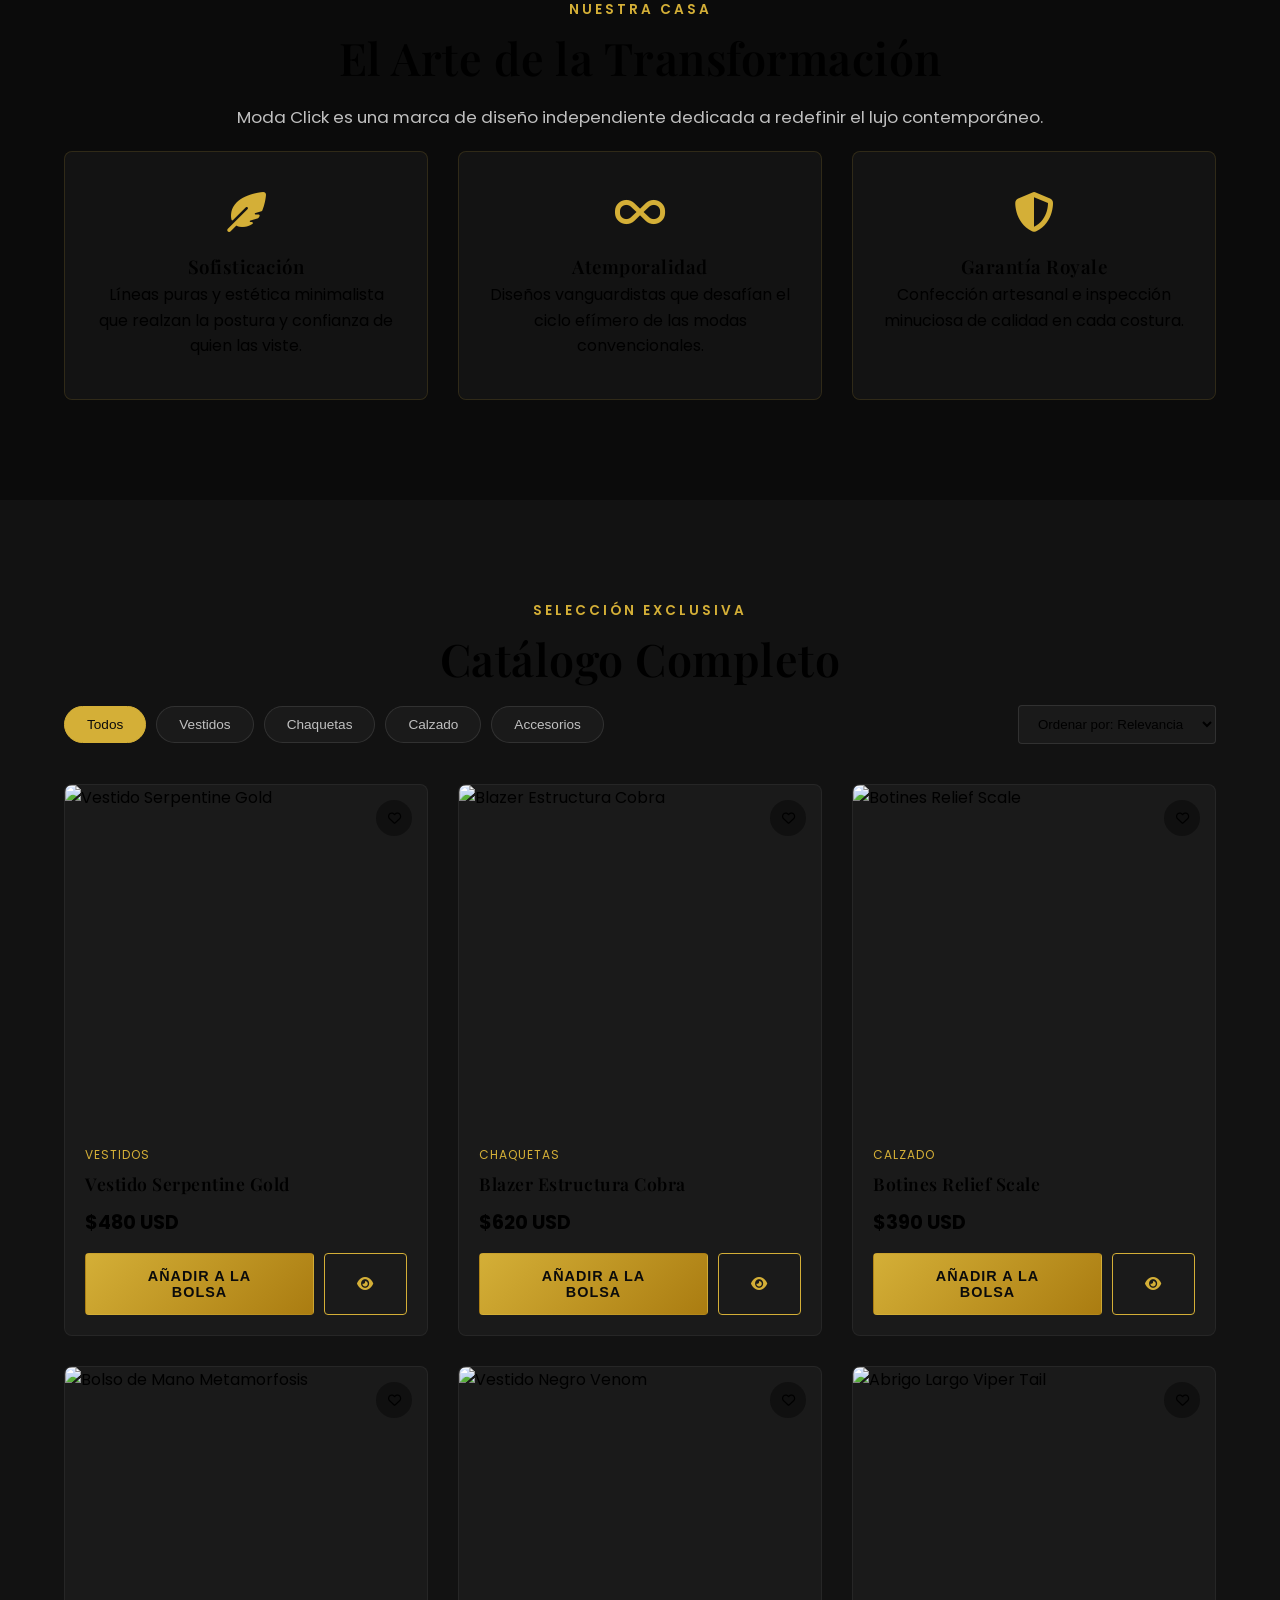
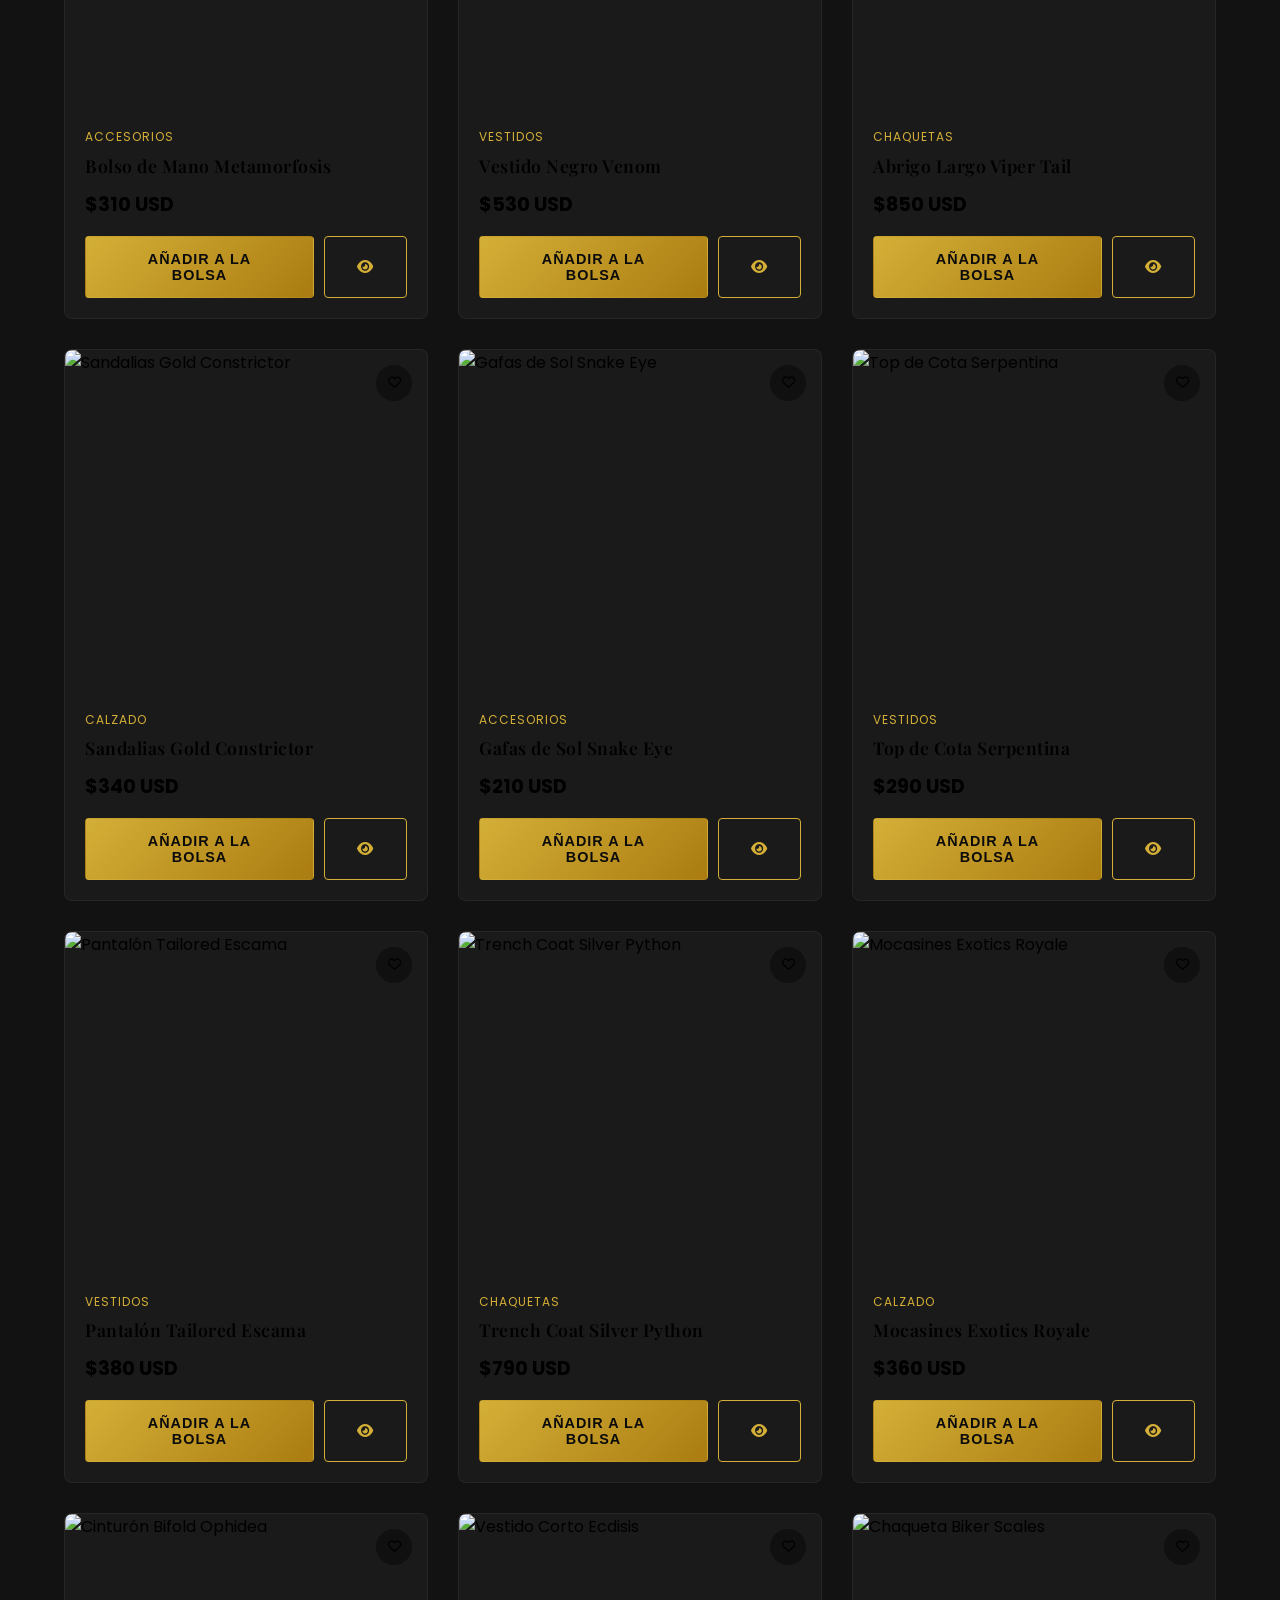
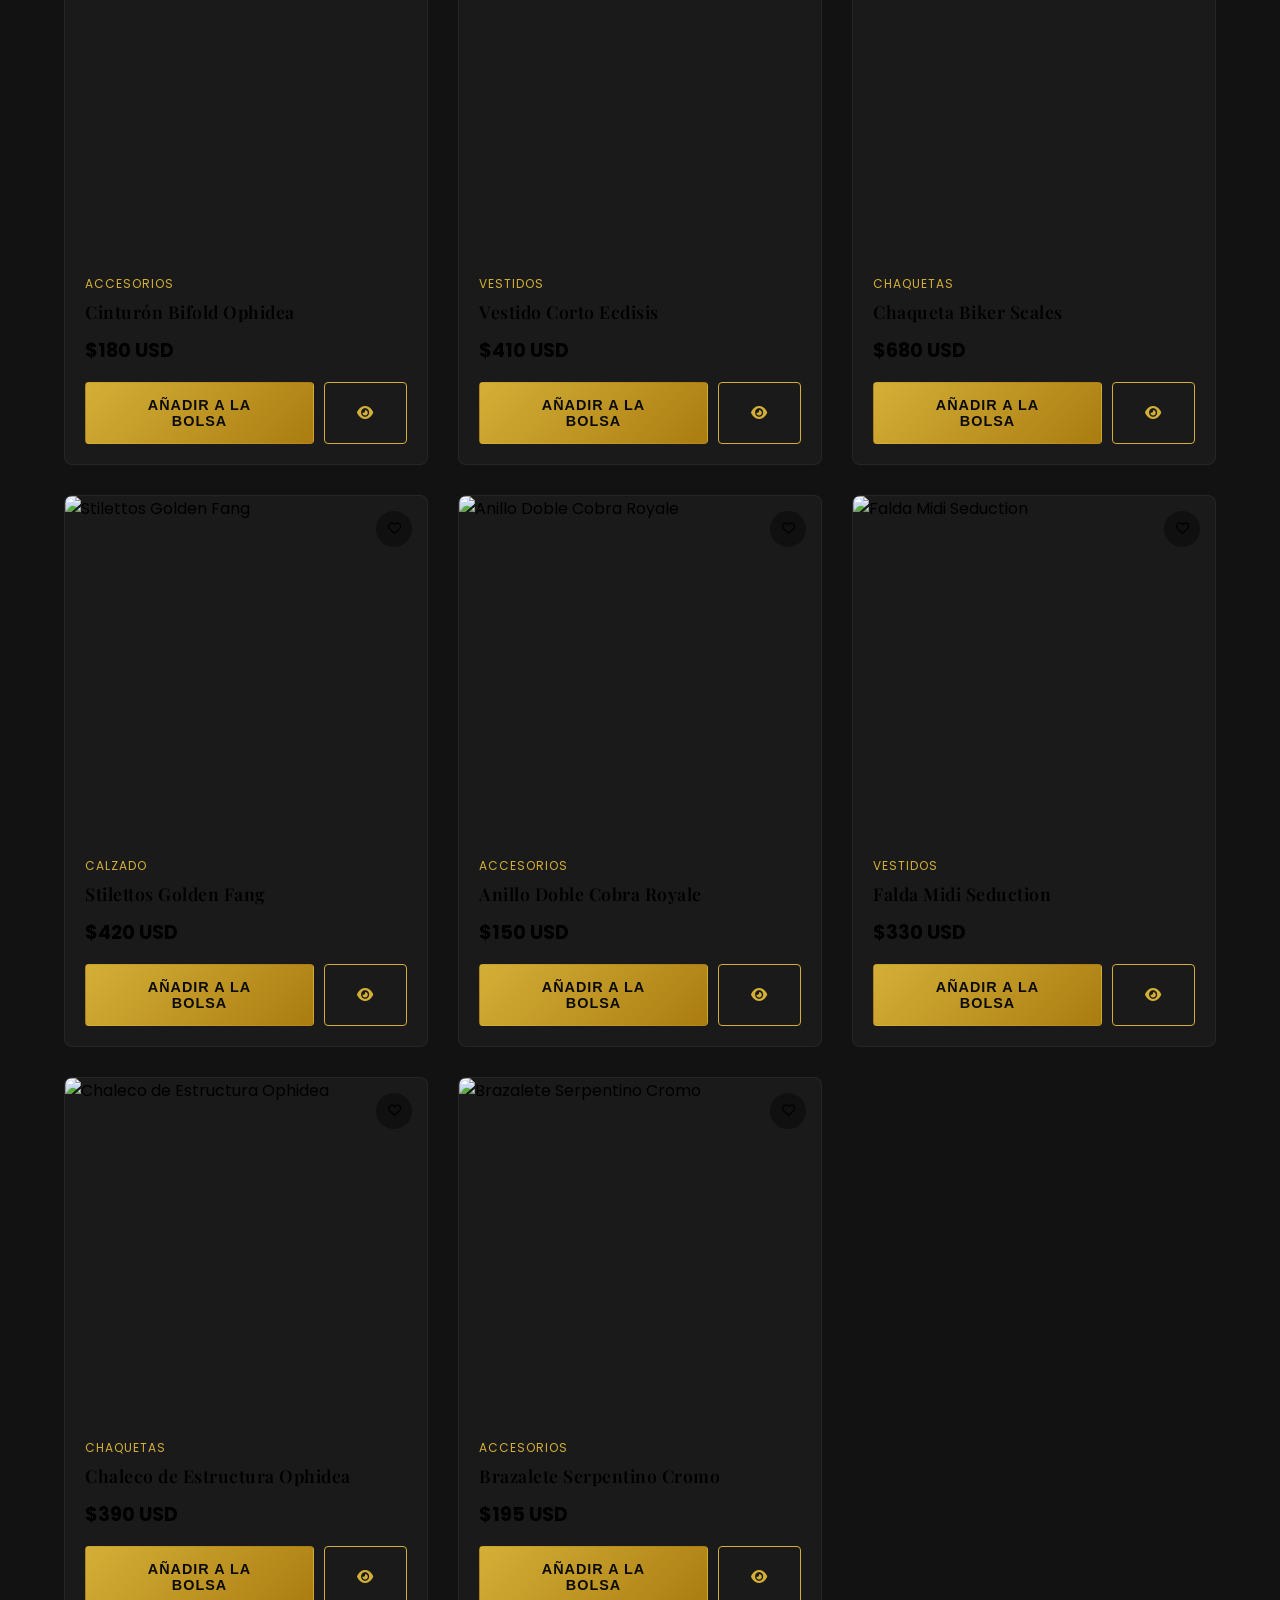
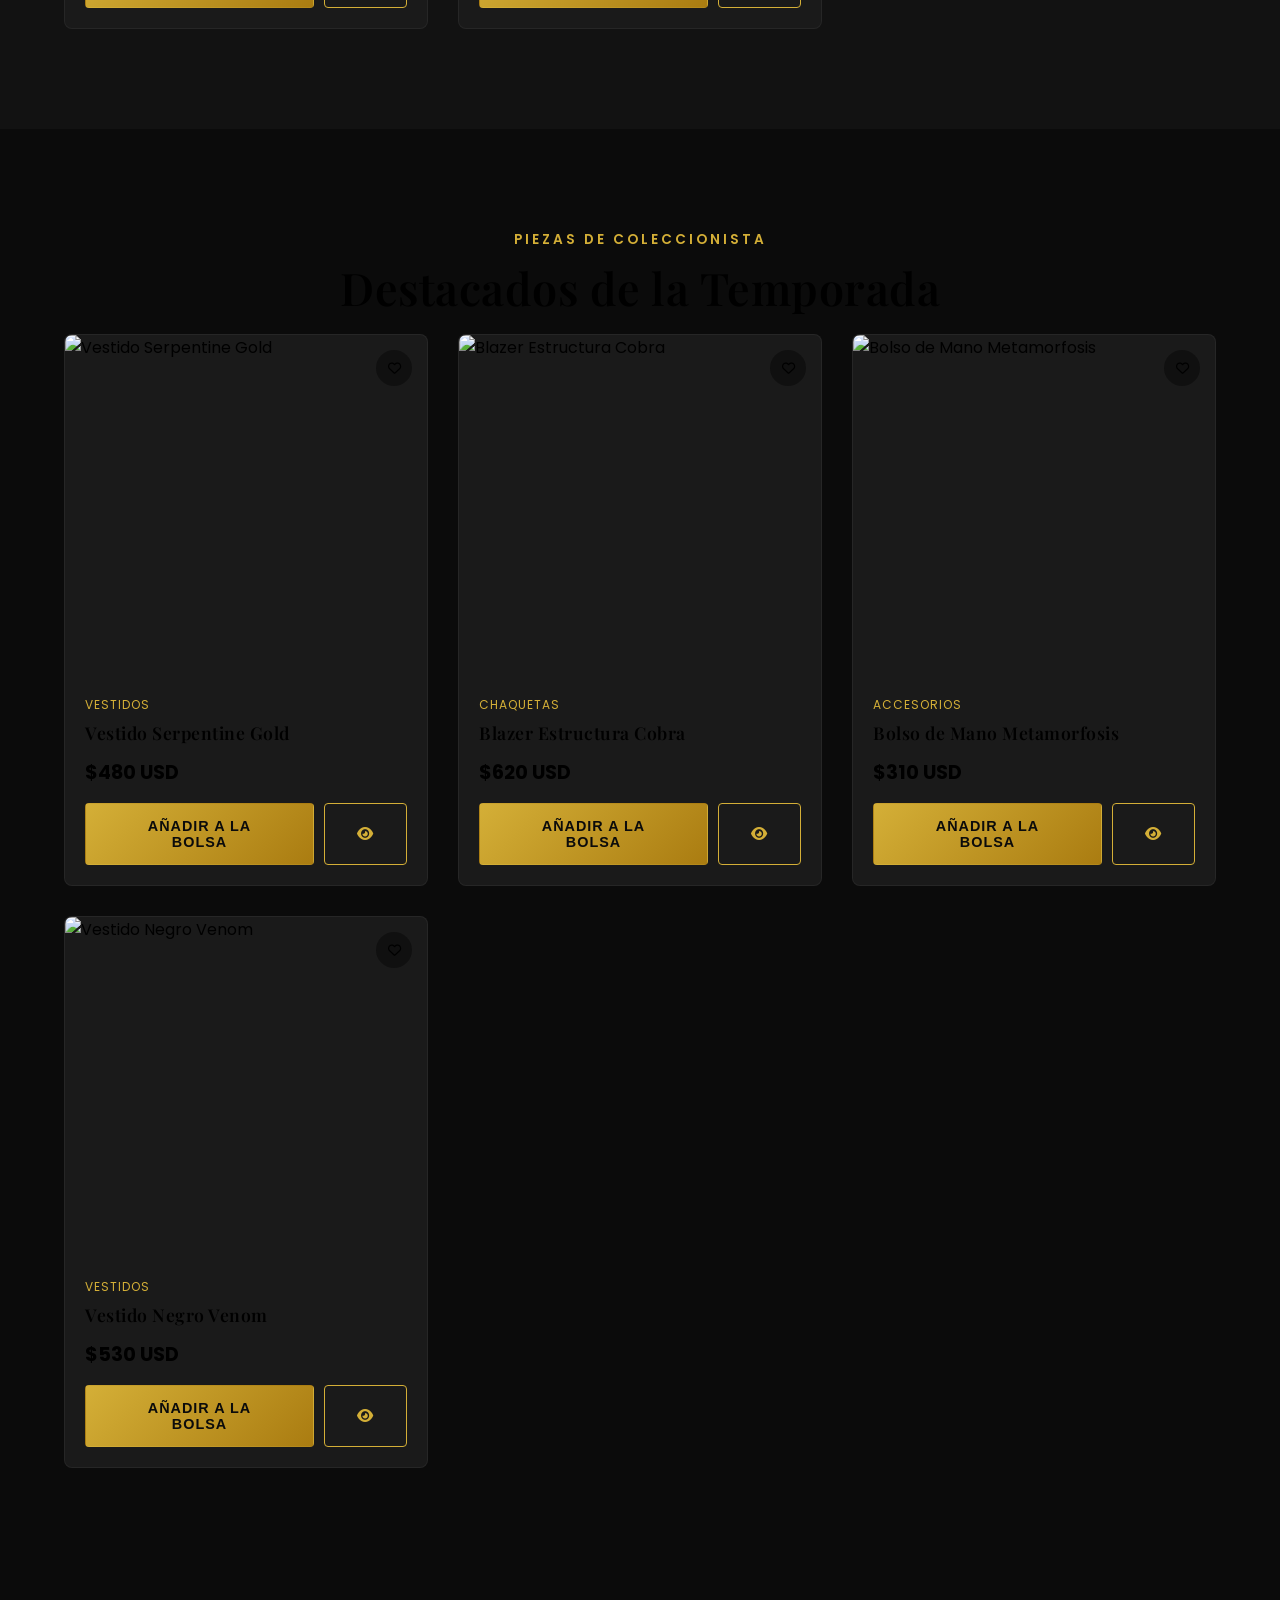
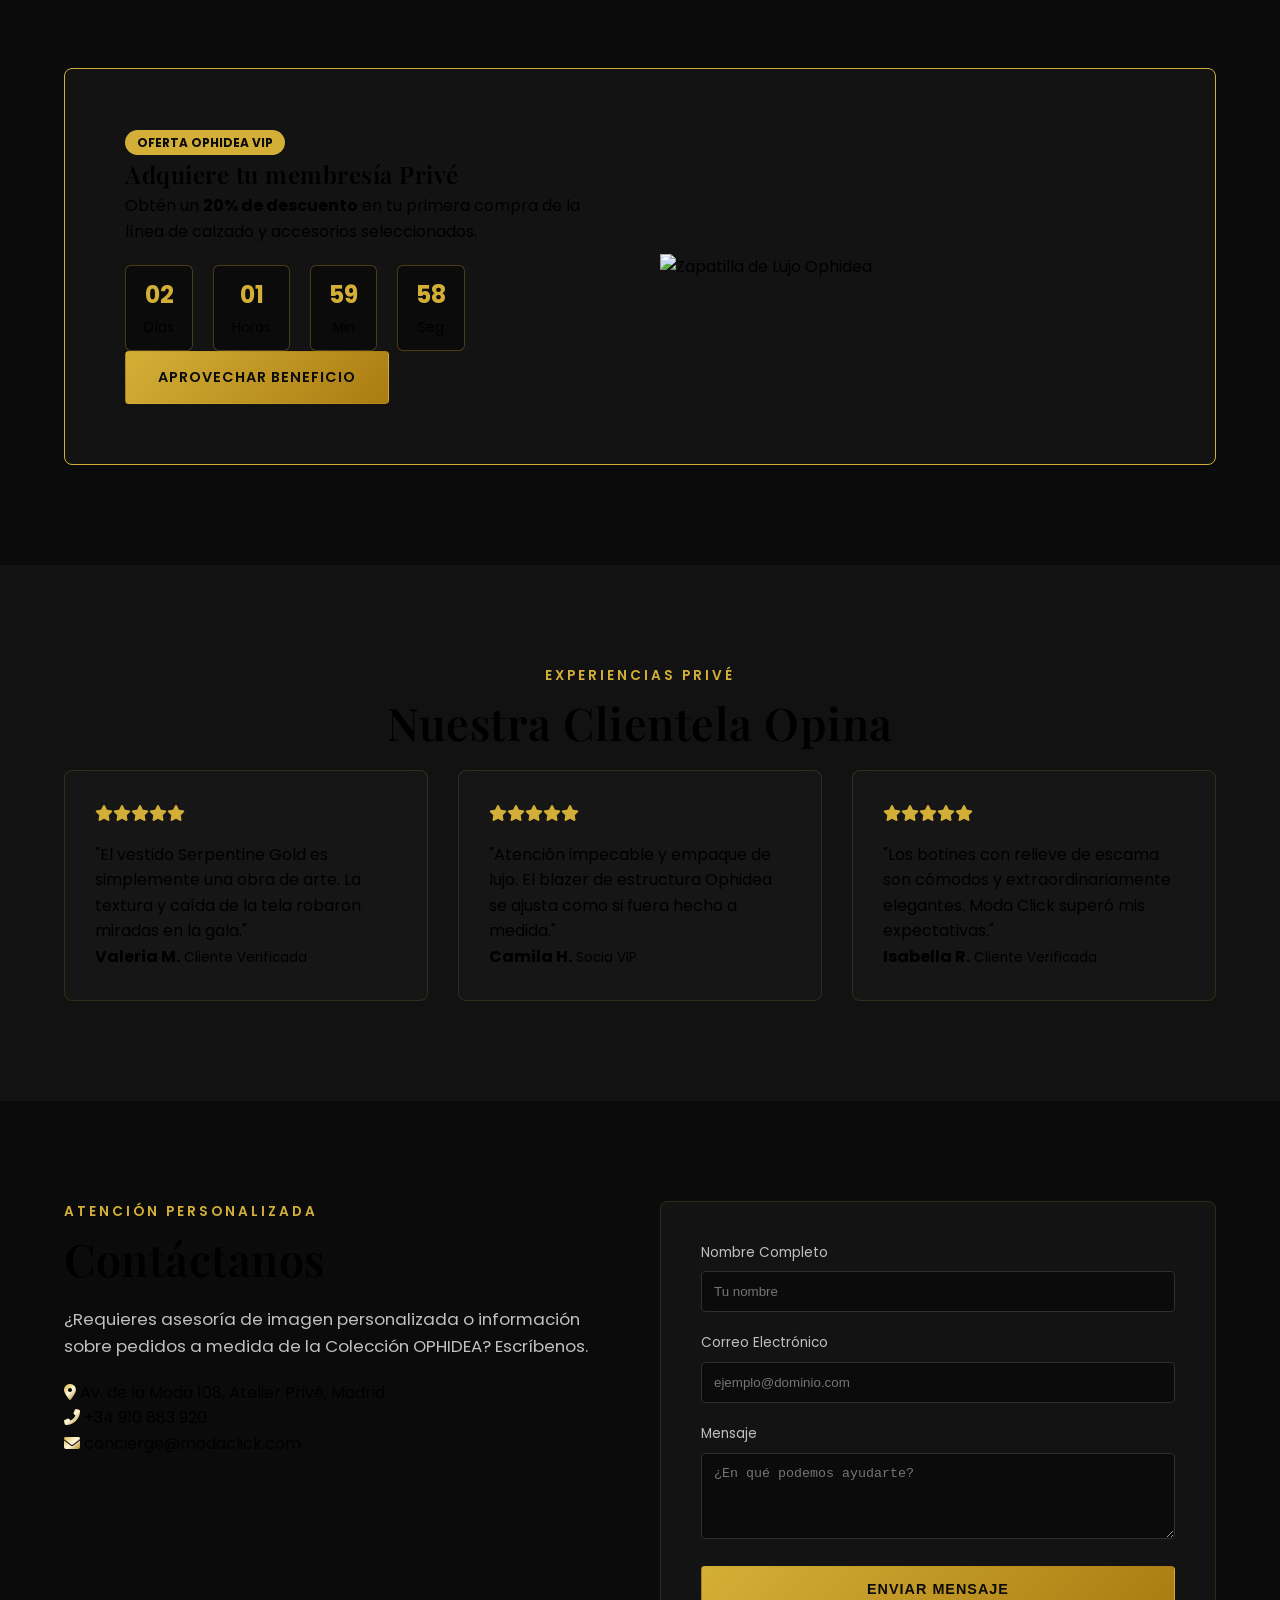
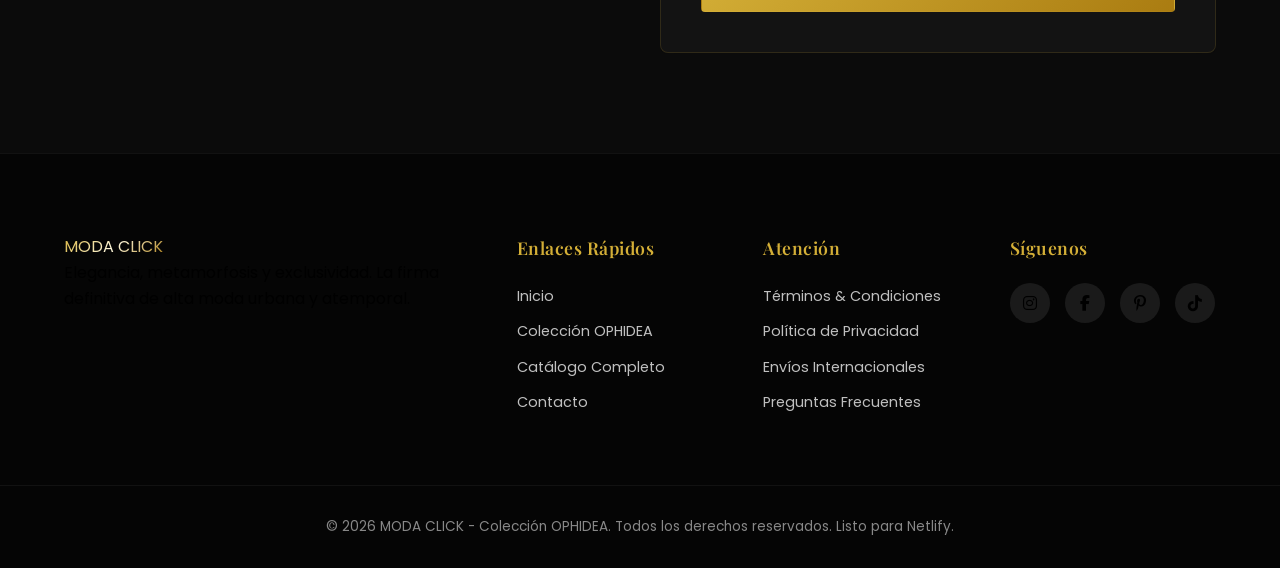
==== commit d23f6398: "Update logo and enhance text formatting Updated logo image and modified text formatting for better e" ====
--- a/index.html
+++ b/index.html
@@ -1,7 +1,6 @@
 <!DOCTYPE html>
 <html lang="es">
 <head>
-</a>
     <meta charset="UTF-8">
     <meta name="viewport" content="width=device-width, initial-scale=1.0">
     <meta name="description" content="Moda Click - Tienda virtual premium. Descubre la exótica y exclusiva Colección OPHIDEA. Moda de alta gama, sofisticación y transformación.">
@@ -23,7 +22,7 @@
     <!-- Google Fonts -->
     <link rel="preconnect" href="https://fonts.googleapis.com">
     <link rel="preconnect" href="https://fonts.gstatic.com" crossorigin>
-    <link href="https://fonts.googleapis.com/css2?family=Playfair+Display:ital,wght@0,400;0,600;0,700;1,400&family=Poppins:wght@300;400;500;600;700&display=display" rel="stylesheet">
+    <link href="https://fonts.googleapis.com/css2?family=Playfair+Display:ital,wght@0,400;0,600;0,700;1,400&family=Poppins:wght@300;400;500;600;700&display=swap" rel="stylesheet">
     
     <!-- FontAwesome Icons -->
     <link rel="stylesheet" href="https://cdnjs.cloudflare.com/ajax/libs/font-awesome/6.4.0/css/all.min.css">
@@ -48,22 +47,12 @@
     <!-- ======== NAVBAR ======== -->
     <header class="header-fixed" id="header">
         <div class="container nav-container">
-            <!-- Logo SVG Cobra Minimalista -->
+            <!-- Logo con Imagen Personalizada e Identidad -->
             <a href="#inicio" class="brand-logo">
-                <svg class="snake-svg" viewBox="0 0 100 100" aria-label="Logo Moda Click Cobra">
-                    <path d="M50 8 C32 8 22 24 22 40 C22 56 36 60 36 70 C36 80 26 80 26 88 C46 88 52 72 52 58 C52 38 36 34 36 22 C36 15 42 12 50 12 C58 12 64 15 64 22 C64 34 48 38 48 58 C48 72 54 88 74 88 C74 80 64 80 64 70 C64 60 78 56 78 40 C78 24 68 8 50 8 Z" fill="url(#goldGradient)"/>
-                    <circle cx="44" cy="20" r="2" fill="#0B0B0B"/>
-                    <defs>
-                        <linearGradient id="goldGradient" x1="0%" y1="0%" x2="100%" y2="100%">
-                            <stop offset="0%" stop-color="#D4AF37"/>
-                            <stop offset="50%" stop-color="#FFF8DC"/>
-                            <stop offset="100%" stop-color="#AA7C11"/>
-                        </linearGradient>
-                    </defs>
-                </svg>
+                <img src="img/nuevo-logo.png" alt="Moda Click Logo" class="brand-img">
                 <div class="brand-name">
                     <span class="primary">MODA CLICK</span>
-                    <span class="secondary">OPHIDEA</span>
+                    <span class="secondary">LUJO ATEMPORAL</span>
                 </div>
             </a>
 
@@ -76,10 +65,7 @@
                 <a href="#promociones" class="nav-link">Promociones</a>
                 <a href="#testimonios" class="nav-link">Testimonios</a>
                 <a href="#contacto" class="nav-link">Contacto</a>
-            </nav><!-- Reemplaza "ruta/de/tu/nuevo-logo.png" por el nombre de tu archivo de imagen -->
-<a href="index.html" class="logo">
-    <img src="img/nuevo-logo.png" alt="Moda Click - Lujo Atemporal">
-</a>
+            </nav>
 
             <!-- Action Controls -->
             <div class="nav-actions">
@@ -215,7 +201,7 @@
                     </div>
                 </div>
 
-                <!-- Grilla de Productos (20-30 Items) -->
+                <!-- Grilla de Productos -->
                 <div class="products-grid" id="productsContainer">
                     <!-- Se renderiza por JS -->
                 </div>
@@ -242,7 +228,7 @@
                     <div class="promo-text">
                         <span class="badge-gold">OFERTA OPHIDEA VIP</span>
                         <h2>Adquiere tu membresía Privé</h2>
-                        <p>Obtén un **20% de descuento** en tu primera compra de la línea de calzado y accesorios seleccionados.</p>
+                        <p>Obtén un <strong>20% de descuento</strong> en tu primera compra de la línea de calzado y accesorios seleccionados.</p>
                         <div class="countdown-timer" id="countdown">
                             <div class="time-unit"><span id="days">02</span><small>Días</small></div>
                             <div class="time-unit"><span id="hours">14</span><small>Horas</small></div>
--- a/styles.css
+++ b/styles.css
@@ -6,7 +6,7 @@
     --bg-black: #0B0B0B;
     --bg-dark: #121212;
     --bg-card: #1A1A1A;
-    --color-white: #FFFFFF;
+    --color-white:background-color: transparent;
     --color-silver: #C0C0C0;
     --color-gray: #2F2F2F;
     --color-gray-light: #888888;
@@ -60,10 +60,15 @@
     list-style: none;
 }
 
-img {
-    max-width: 100%;
-    height: auto;
+.logo img {
+    max-height: 50px; /* Ajusta la altura según la barra de navegación */
+    width: auto;      /* Mantiene la proporción de la imagen */
+    object-fit: contain;
     display: block;
+   background-color: transparent;
+}
+
+}
 }
 
 /* Scrollbar Personalizado */
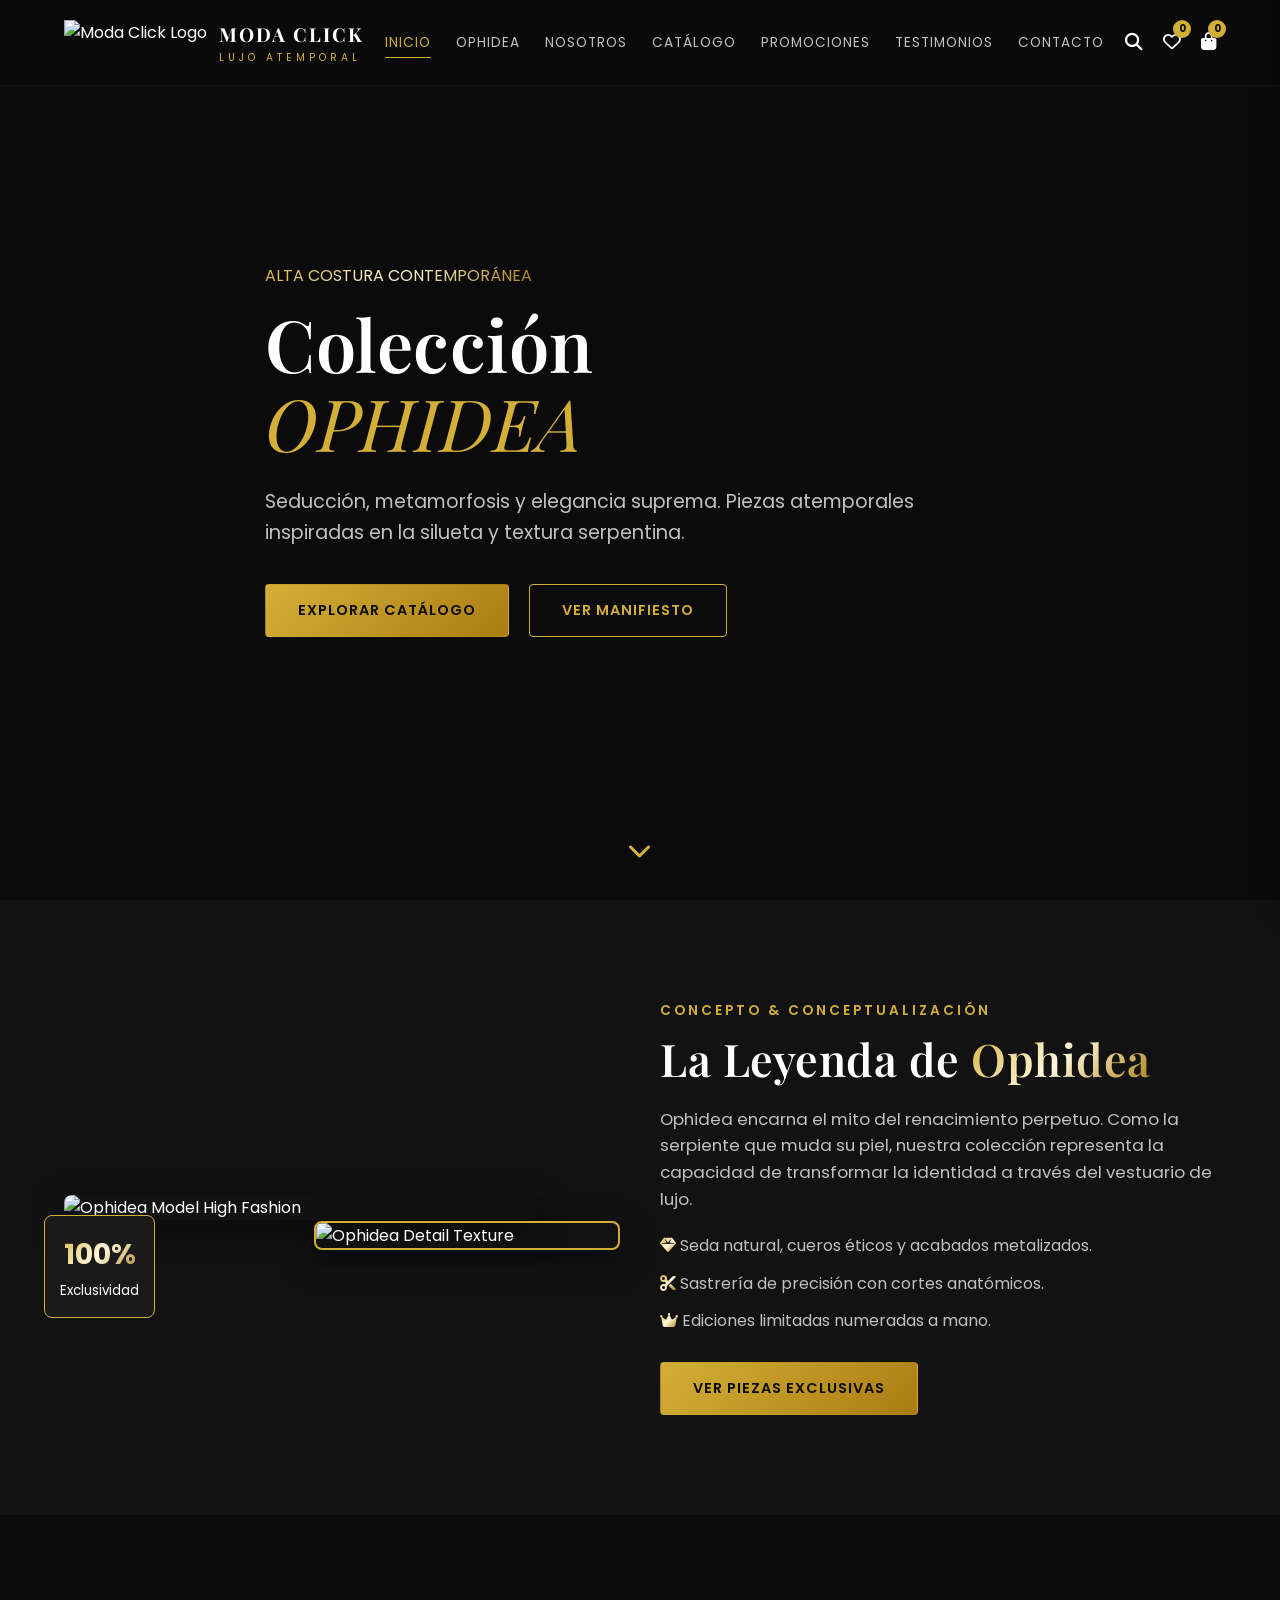
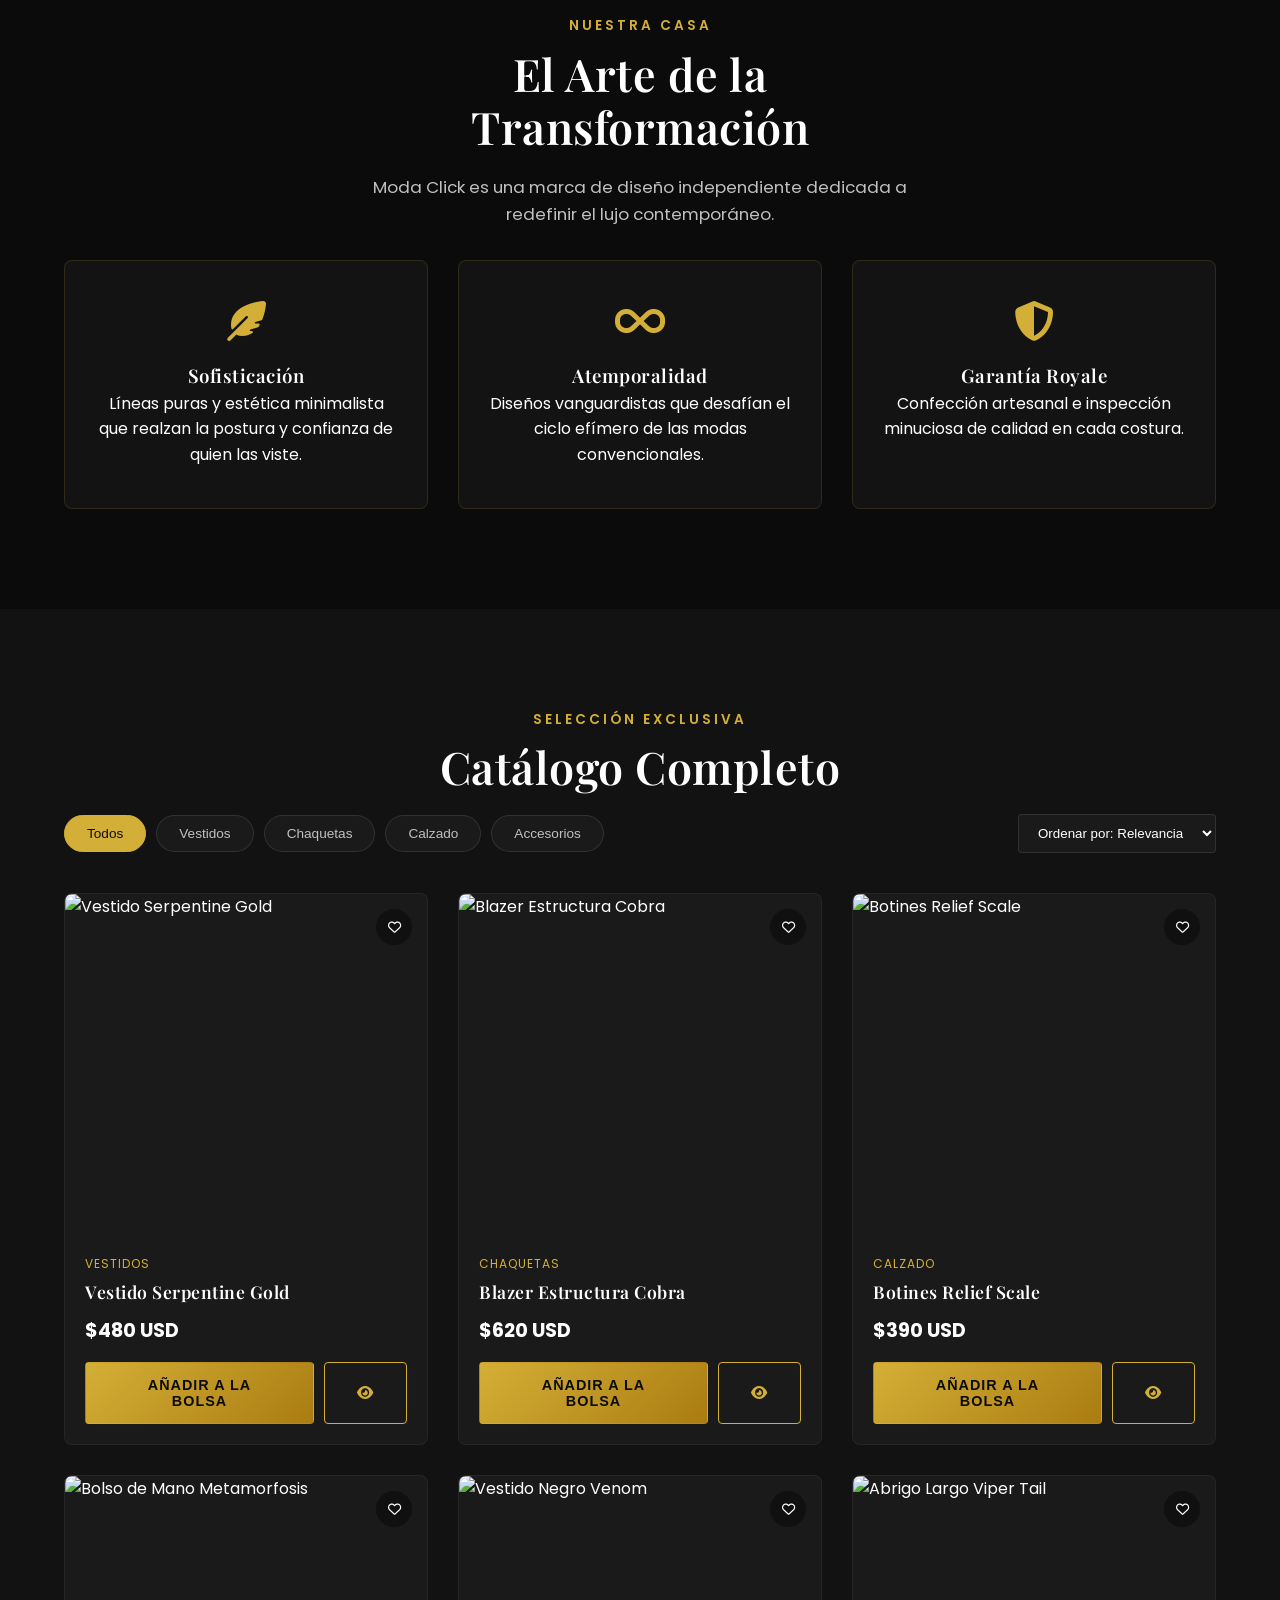
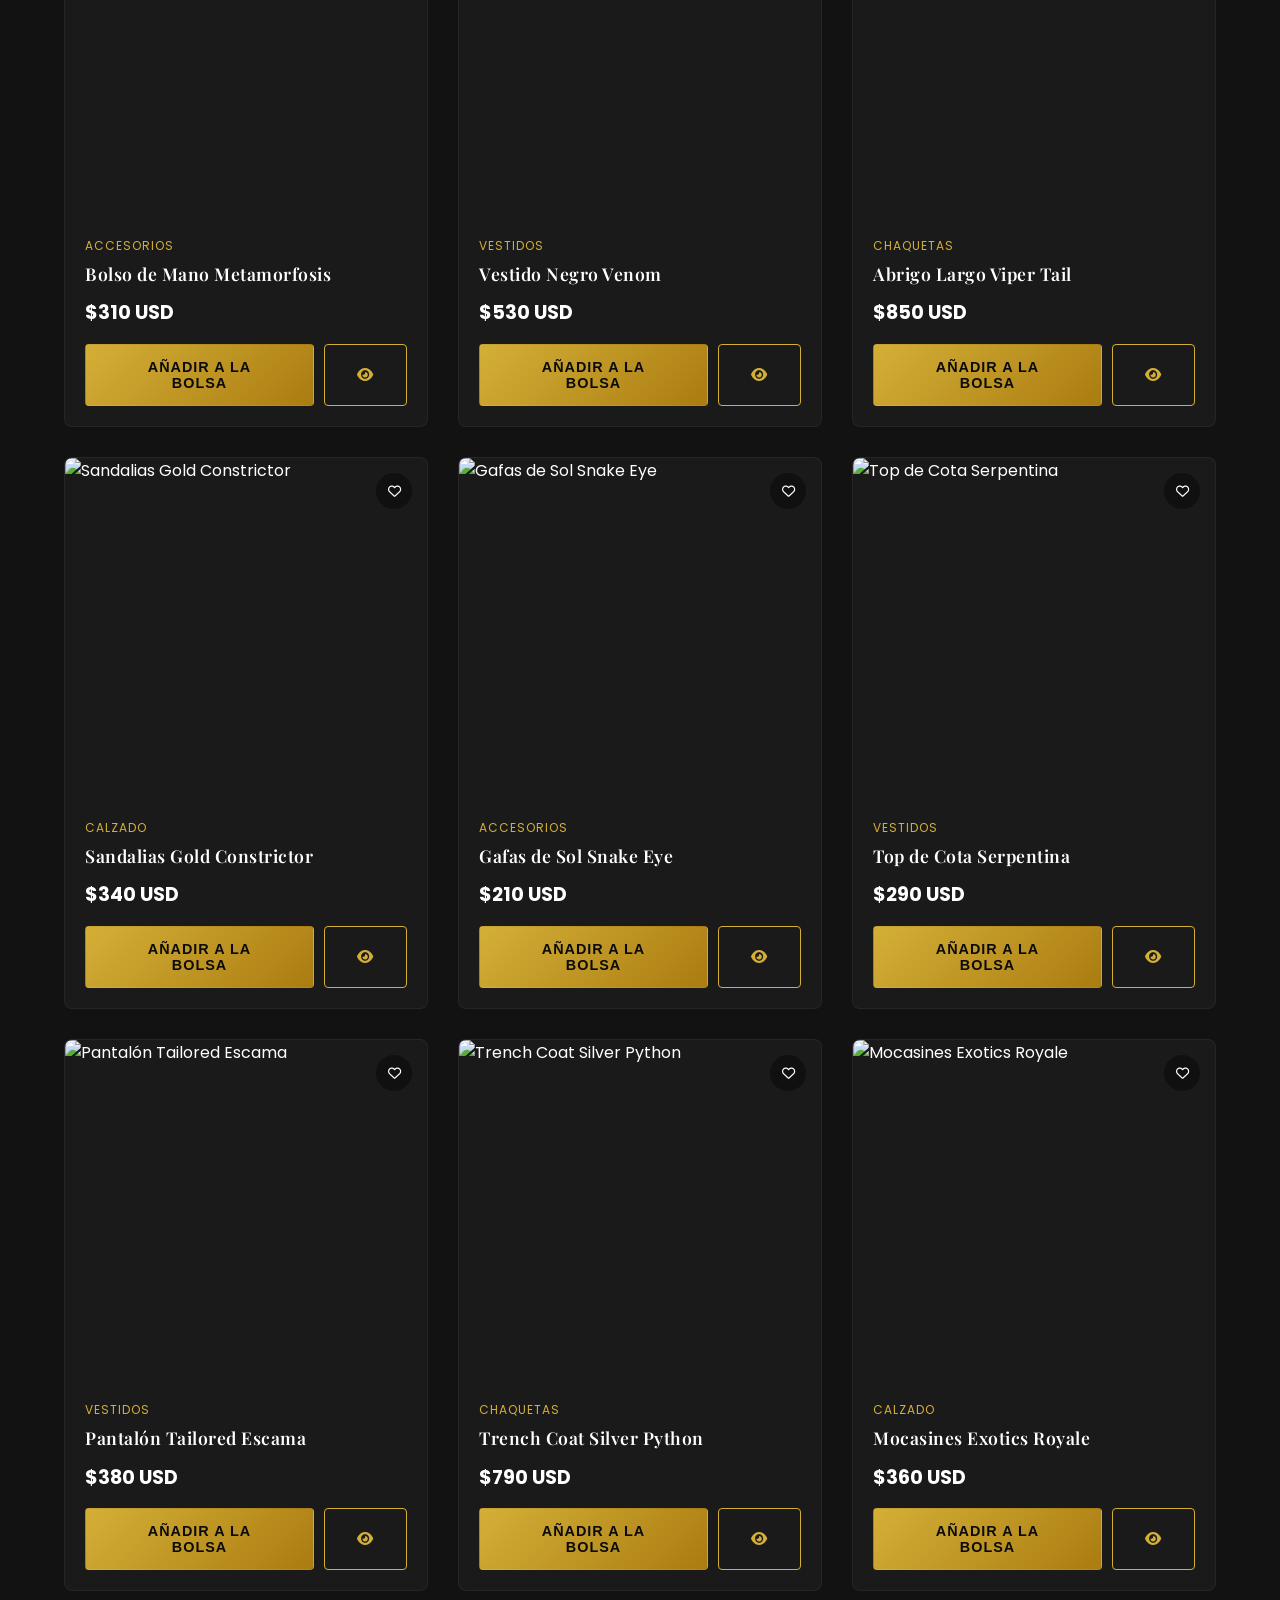
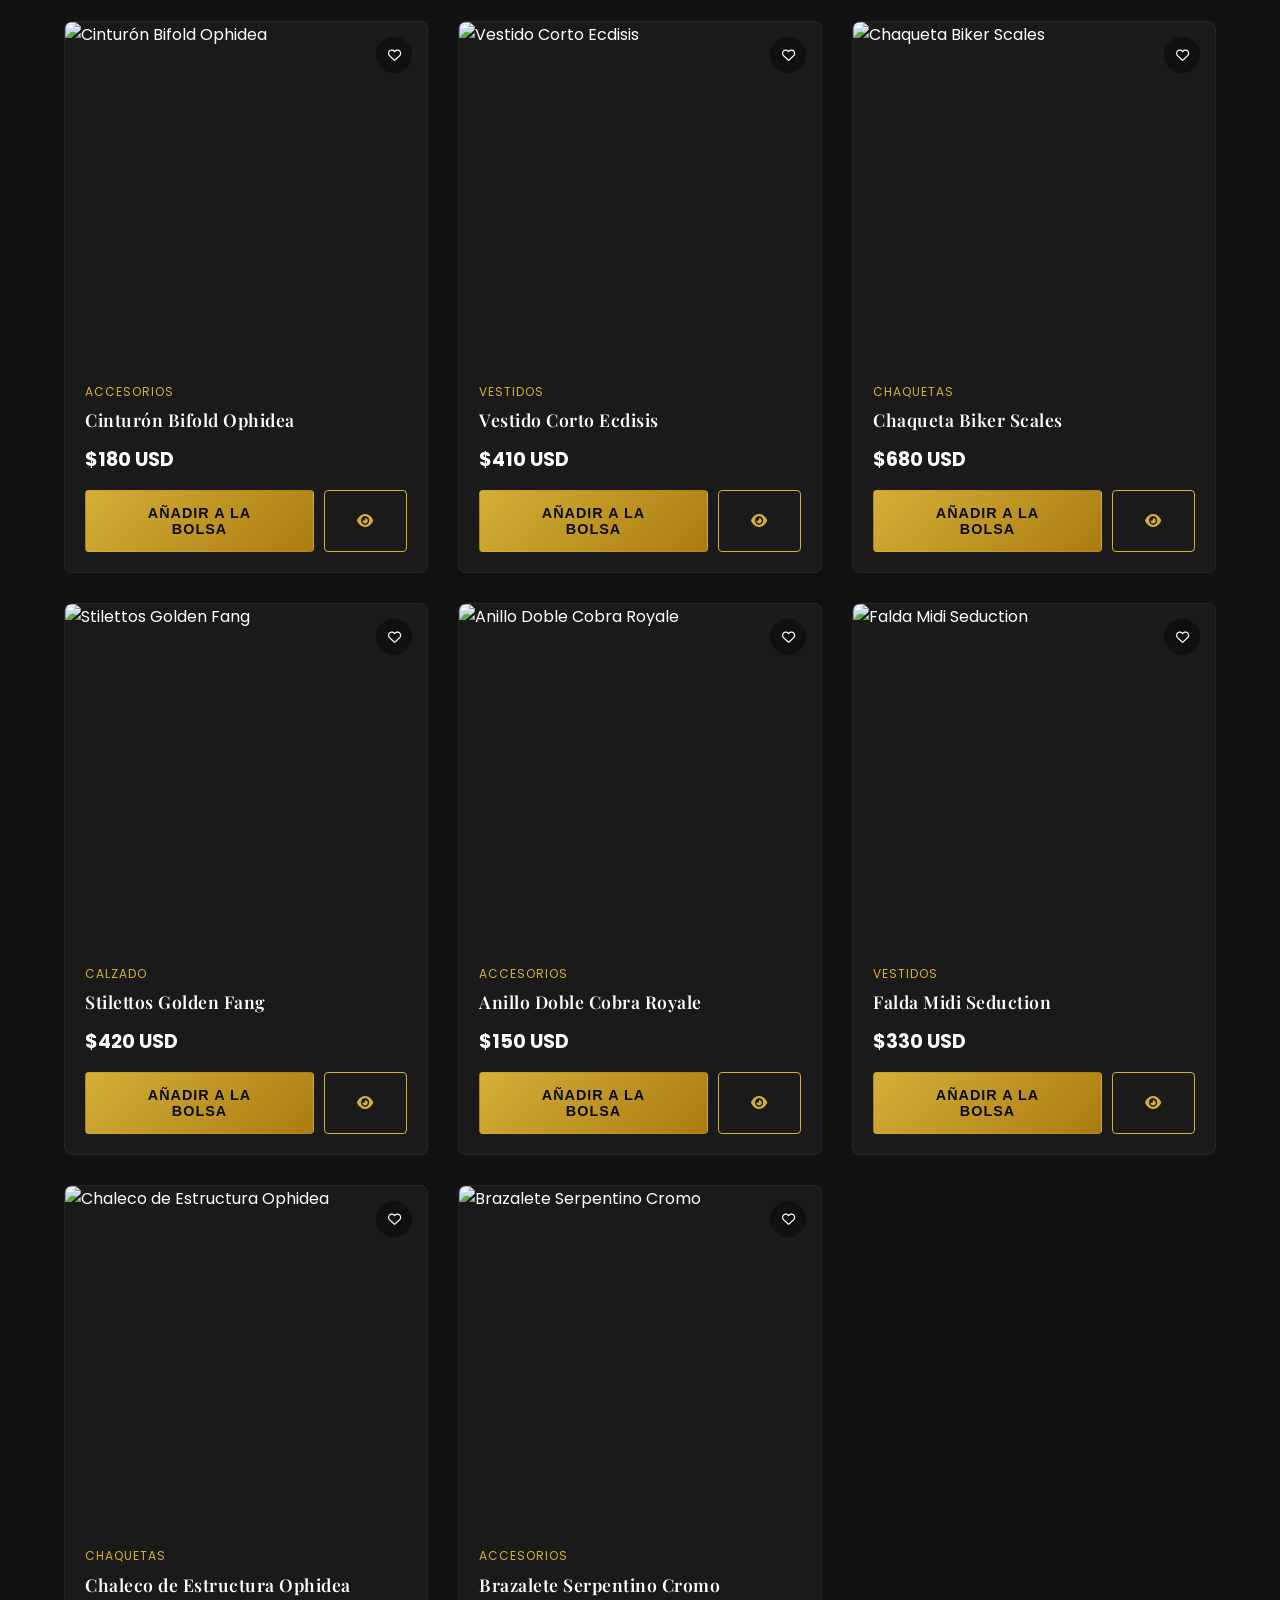
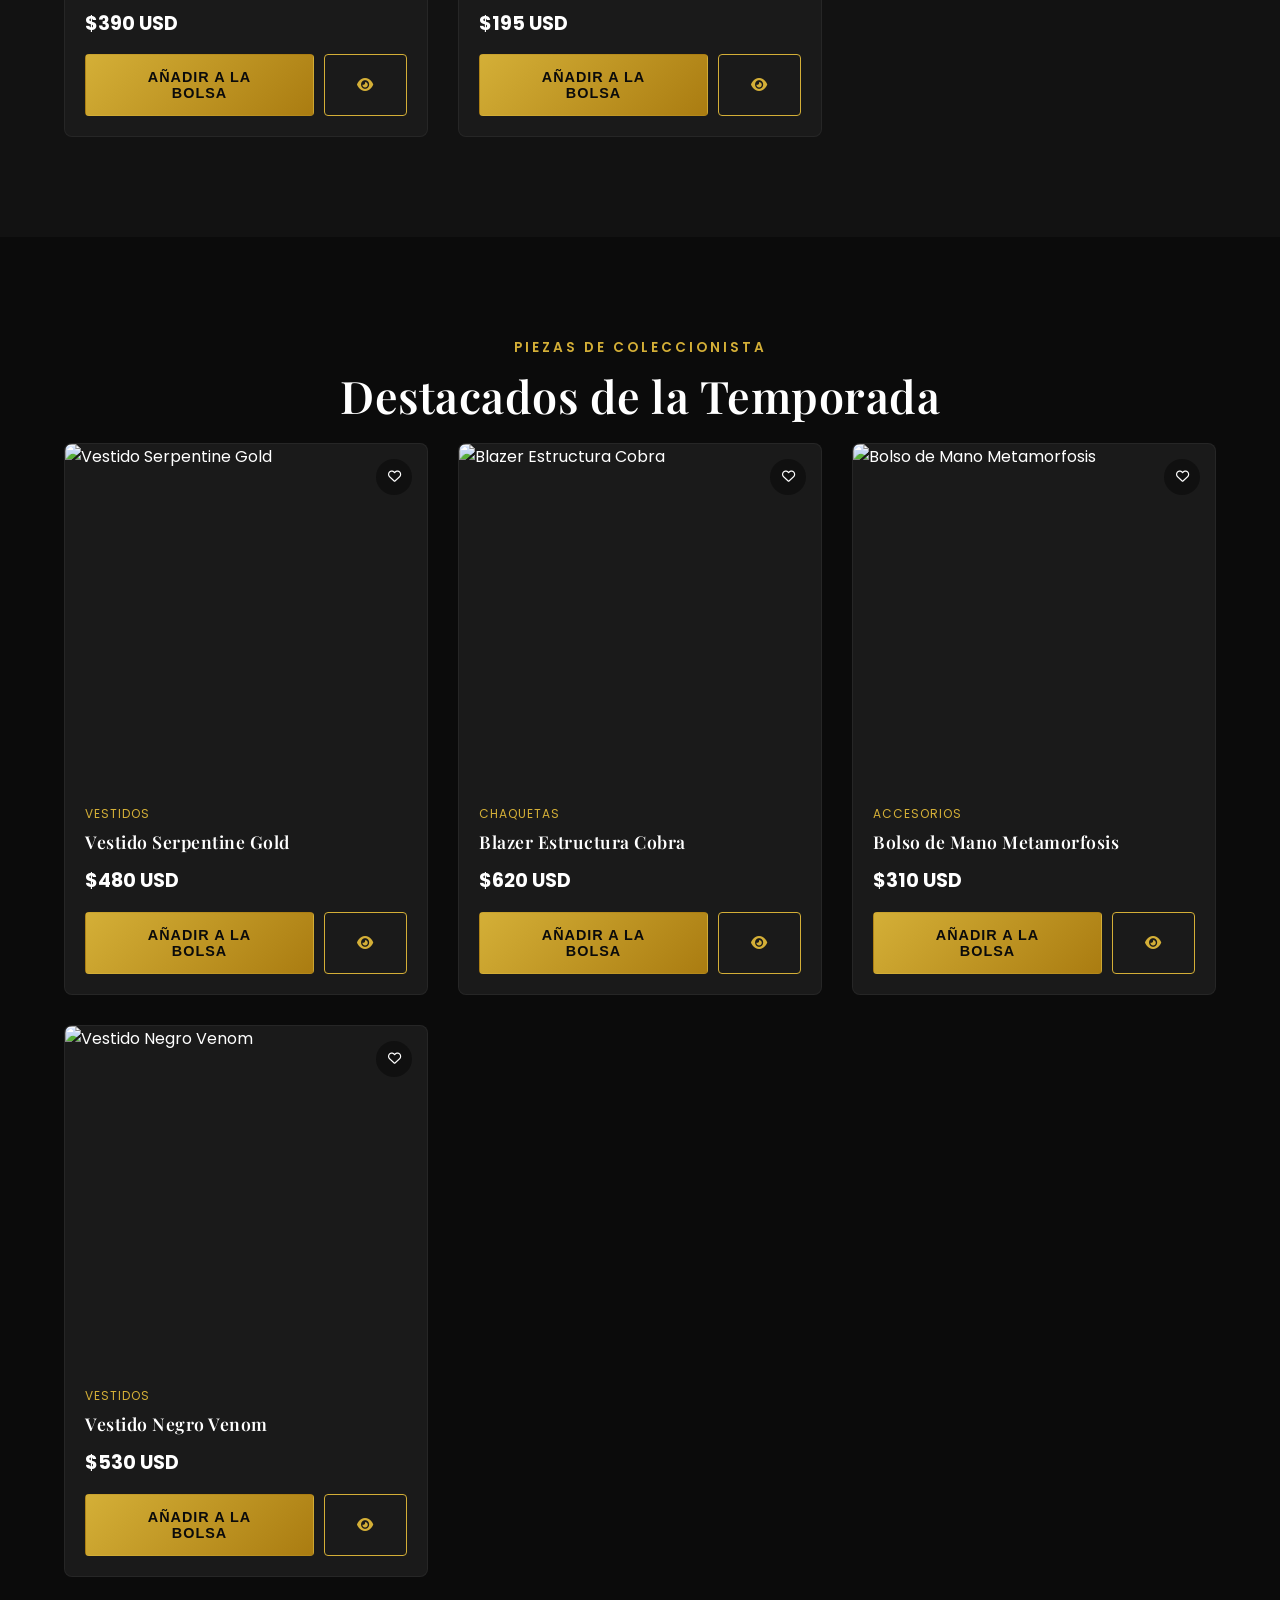
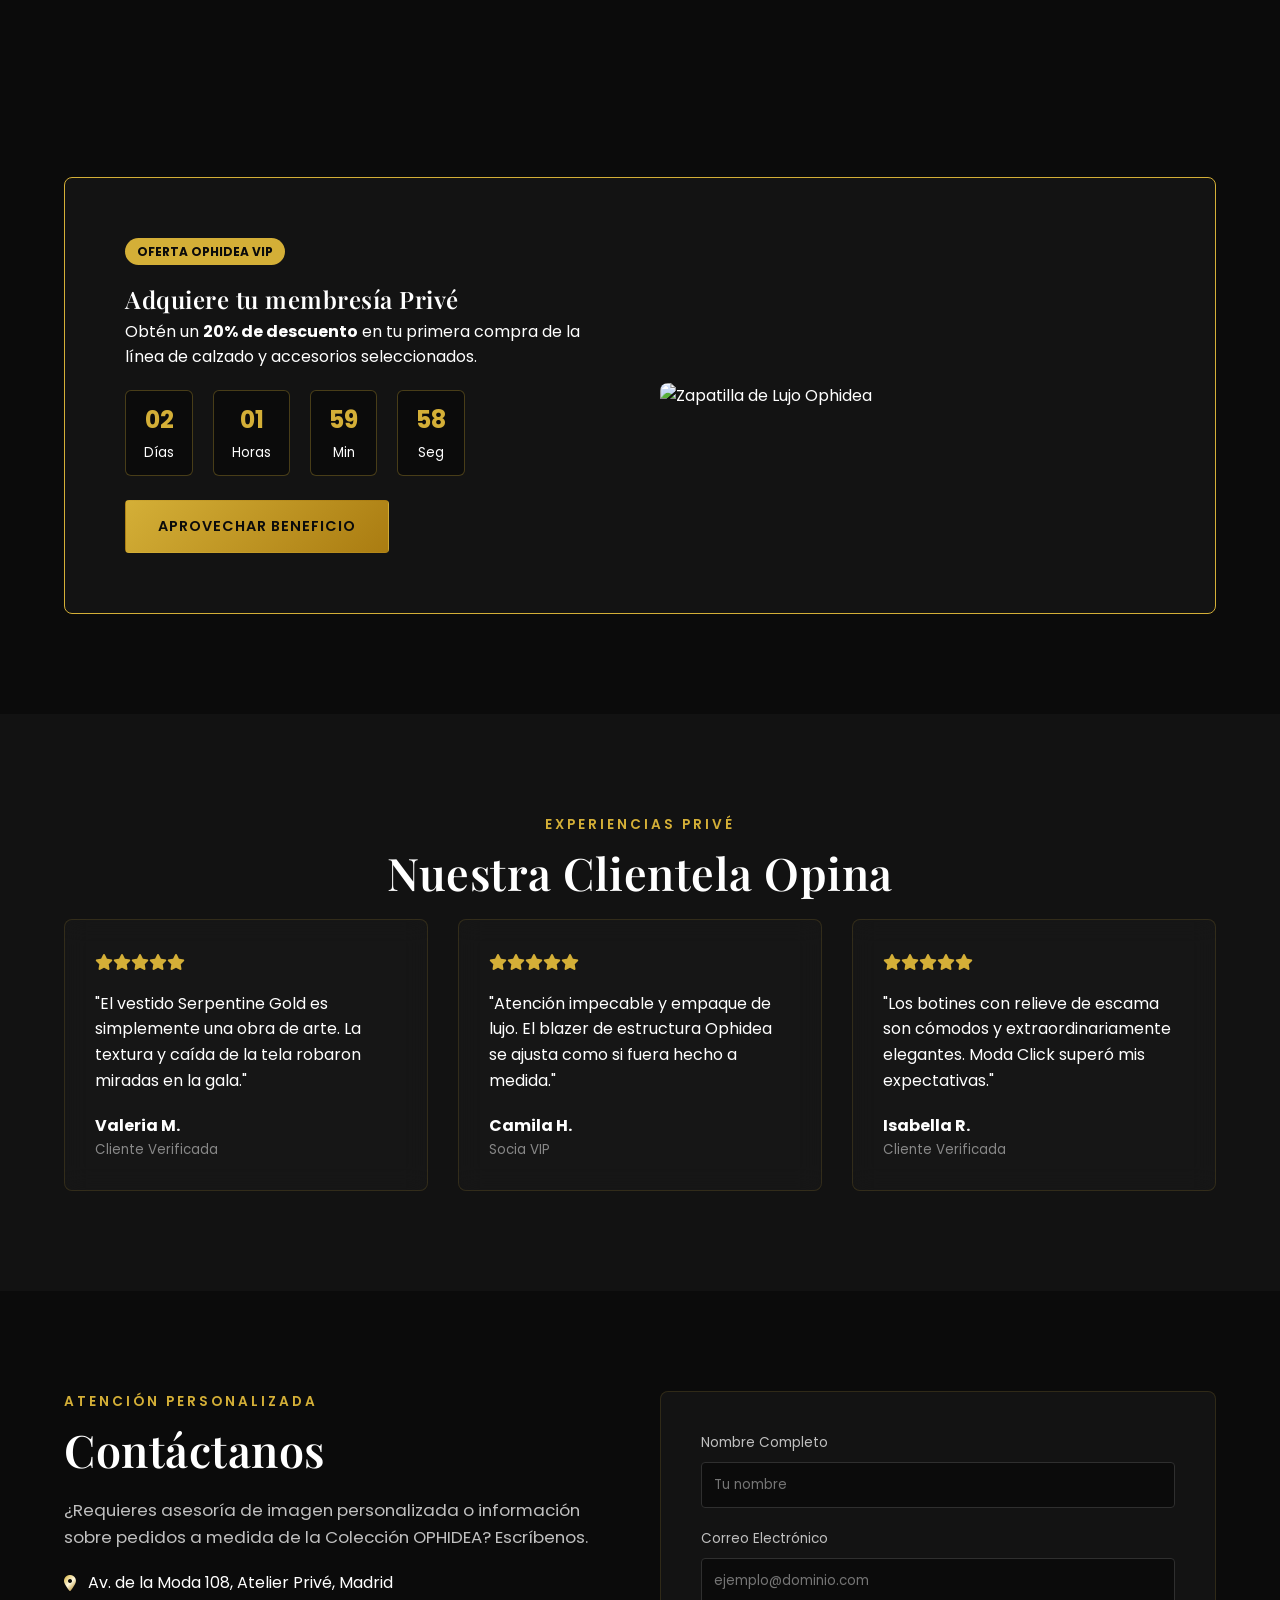
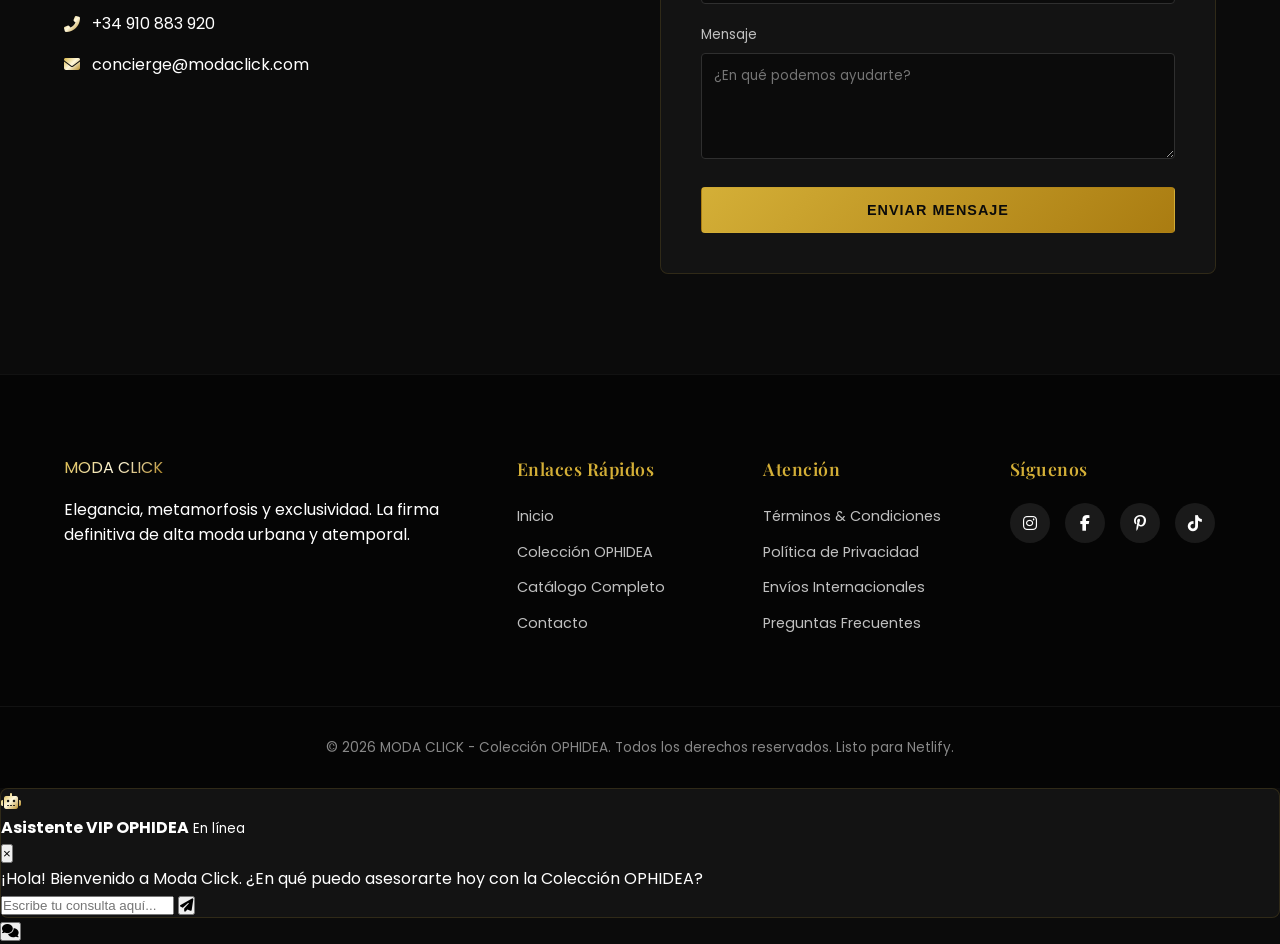
==== commit c6746027: "Implement checkout modal and chatbot features Added modal for checkout process and order confirmatio" ====
--- a/index.html
+++ b/index.html
@@ -392,6 +392,117 @@
         </div>
     </div>
 
+    <!-- ======== MODAL CHECKOUT / PROCESO DE PAGO ======== -->
+    <div class="modal" id="checkoutModal">
+        <div class="modal-content glassmorphism checkout-content">
+            <button class="close-modal" id="closeCheckoutModal">&times;</button>
+            <div class="checkout-container">
+                <h2 class="gold-text text-center mb-3">Finalizar Pedido</h2>
+                <form id="checkoutForm">
+                    <div class="checkout-section mb-3">
+                        <h4 class="mb-2"><i class="fas fa-truck gold-text"></i> Datos de Envío</h4>
+                        <div class="form-group">
+                            <input type="text" id="custName" required placeholder="Nombre completo">
+                        </div>
+                        <div class="form-group">
+                            <input type="email" id="custEmail" required placeholder="Correo electrónico">
+                        </div>
+                        <div class="form-group">
+                            <input type="text" id="custAddress" required placeholder="Dirección de entrega">
+                        </div>
+                        <div class="form-group">
+                            <input type="tel" id="custPhone" required placeholder="Teléfono / WhatsApp">
+                        </div>
+                    </div>
+
+                    <div class="checkout-section mb-3">
+                        <h4 class="mb-2"><i class="fas fa-credit-card gold-text"></i> Método de Pago</h4>
+                        <div class="payment-options">
+                            <label class="payment-option">
+                                <input type="radio" name="paymentMethod" value="card" checked>
+                                <span><i class="fas fa-credit-card"></i> Tarjeta Débito / Crédito</span>
+                            </label>
+                            <label class="payment-option">
+                                <input type="radio" name="paymentMethod" value="cod">
+                                <span><i class="fas fa-hand-holding-usd"></i> Pago Contra Entrega</span>
+                            </label>
+                        </div>
+
+                        <!-- Campos para Tarjeta -->
+                        <div id="cardFields" class="payment-fields mt-2">
+                            <div class="form-group">
+                                <input type="text" id="cardNumber" placeholder="Número de Tarjeta (16 dígitos)">
+                            </div>
+                            <div class="grid-2-col">
+                                <div class="form-group">
+                                    <input type="text" id="cardExpiry" placeholder="MM/AA">
+                                </div>
+                                <div class="form-group">
+                                    <input type="password" id="cardCvc" placeholder="CVC" maxlength="4">
+                                </div>
+                            </div>
+                        </div>
+
+                        <!-- Información para Contra Entrega -->
+                        <div id="codFields" class="payment-fields mt-2" style="display: none;">
+                            <p class="paragraph text-small">Pagas en efectivo o transferencia bancaria al recibir tu paquete en la puerta de tu casa.</p>
+                        </div>
+                    </div>
+
+                    <div class="checkout-summary mb-3">
+                        <div class="cart-total-line">
+                            <span>Total a Pagar:</span>
+                            <strong class="gold-text" id="checkoutTotalAmount">$0.00</strong>
+                        </div>
+                    </div>
+
+                    <button type="submit" class="btn btn-gold btn-block">Confirmar y Pagar</button>
+                </form>
+            </div>
+        </div>
+    </div>
+
+    <!-- ======== MODAL NOTIFICACIÓN POST-COMPRA ======== -->
+    <div class="modal" id="orderSuccessModal">
+        <div class="modal-content glassmorphism text-center">
+            <div class="success-icon mb-2">
+                <i class="fas fa-check-circle gold-text" style="font-size: 4rem;"></i>
+            </div>
+            <h2 class="gold-text mb-2">¡Pedido Confirmado!</h2>
+            <p class="paragraph mb-2">Gracias por comprar en Moda Click. Hemos recibido tu orden con éxito y estamos preparando tus prendas OPHIDEA con el máximo cuidado.</p>
+            <p class="text-small mb-3">Número de Orden: <strong class="gold-text" id="orderNumber">#OPH-0000</strong></p>
+            <button class="btn btn-gold" id="closeSuccessBtn">Continuar Explorando</button>
+        </div>
+    </div>
+
+    <!-- ======== CHATBOT FLOTANTE DE ATENCIÓN ======== -->
+    <div class="chatbot-container" id="chatbotContainer">
+        <div class="chatbot-window glassmorphism" id="chatbotWindow">
+            <div class="chatbot-header">
+                <div class="bot-info">
+                    <i class="fas fa-robot gold-text"></i>
+                    <div>
+                        <strong>Asistente VIP OPHIDEA</strong>
+                        <small class="status-online">En línea</small>
+                    </div>
+                </div>
+                <button class="close-chatbot" id="closeChatbot">&times;</button>
+            </div>
+            <div class="chatbot-messages" id="chatbotMessages">
+                <div class="bot-msg msg">
+                    <p>¡Hola! Bienvenido a Moda Click. ¿En qué puedo asesorarte hoy con la Colección OPHIDEA?</p>
+                </div>
+            </div>
+            <form class="chatbot-input-area" id="chatbotForm">
+                <input type="text" id="chatbotInput" placeholder="Escribe tu consulta aquí..." required autocomplete="off">
+                <button type="submit" class="btn-send-chat"><i class="fas fa-paper-plane"></i></button>
+            </form>
+        </div>
+        <button class="chatbot-toggle-btn" id="chatbotToggle" aria-label="Abrir Chat de Atención">
+            <i class="fas fa-comments"></i>
+        </button>
+    </div>
+
     <!-- ======== BOTÓN VOLVER ARRIBA ======== -->
     <button class="scroll-top-btn" id="scrollTopBtn" aria-label="Volver arriba">
         <i class="fas fa-arrow-up"></i>
--- a/styles.css
+++ b/styles.css
@@ -6,7 +6,7 @@
     --bg-black: #0B0B0B;
     --bg-dark: #121212;
     --bg-card: #1A1A1A;
-    --color-white:background-color: transparent;
+    --color-white: #FFFFFF;
     --color-silver: #C0C0C0;
     --color-gray: #2F2F2F;
     --color-gray-light: #888888;
@@ -60,17 +60,6 @@
     list-style: none;
 }
 
-.logo img {
-    max-height: 50px; /* Ajusta la altura según la barra de navegación */
-    width: auto;      /* Mantiene la proporción de la imagen */
-    object-fit: contain;
-    display: block;
-   background-color: transparent;
-}
-
-}
-}
-
 /* Scrollbar Personalizado */
 ::-webkit-scrollbar {
     width: 8px;
@@ -115,6 +104,11 @@
 .align-center { align-items: center; }
 .text-center { text-align: center; }
 .text-left { text-align: left; }
+.mt-2 { margin-top: 1rem; }
+.mt-3 { margin-top: 1.5rem; }
+.mt-4 { margin-top: 2rem; }
+.mb-2 { margin-bottom: 1rem; }
+.max-600 { max-width: 600px; margin-left: auto; margin-right: auto; }
 
 .gold-text {
     color: var(--color-gold);
@@ -165,6 +159,7 @@
     cursor: pointer;
     border: 1px solid transparent;
     transition: var(--transition-smooth);
+    text-align: center;
 }
 
 .btn-gold {
@@ -196,16 +191,33 @@
 /* Componente Loader & Progress */
 .loader-wrapper {
     position: fixed;
-    top:0; left:0; width:100%; height:100%;
+    top: 0; left: 0; width: 100%; height: 100%;
     background: var(--bg-black);
     z-index: 9999;
     display: flex;
     justify-content: center;
     align-items: center;
-    transition: opacity 0.5s ease;
-}
-.loader-content { text-align: center; }
-.snake-loader { width: 80px; height: 80px; animation: pulseGold 1.5s infinite; }
+    transition: opacity 0.5s ease, visibility 0.5s ease;
+}
+
+.loader-wrapper.hidden {
+    opacity: 0;
+    visibility: hidden;
+}
+
+.loader-content {
+    text-align: center;
+    color: var(--color-gold);
+    font-family: var(--font-heading);
+    letter-spacing: 4px;
+}
+
+.snake-loader {
+    width: 80px;
+    height: 80px;
+    animation: pulseGold 1.5s infinite;
+}
+
 .scroll-progress-bar {
     position: fixed;
     top: 0; left: 0; height: 3px;
@@ -238,9 +250,11 @@
     gap: 12px;
 }
 
-.snake-svg {
-    width: 42px;
-    height: 42px;
+.brand-img {
+    height: 45px;
+    width: auto;
+    object-fit: contain;
+    background-color: transparent;
 }
 
 .brand-name {
@@ -334,6 +348,10 @@
     padding: 20px 0;
     display: none;
     border-bottom: 1px solid var(--color-gold);
+}
+
+.search-overlay.open {
+    display: block;
 }
 
 .search-box {
@@ -372,13 +390,13 @@
 
 .hero-bg-slider {
     position: absolute;
-    top:0; left:0; width:100%; height:100%;
+    top: 0; left: 0; width: 100%; height: 100%;
     z-index: -2;
 }
 
 .hero-bg-slider .slide {
     position: absolute;
-    top:0; left:0; width:100%; height:100%;
+    top: 0; left: 0; width: 100%; height: 100%;
     background-size: cover;
     background-position: center;
     opacity: 0;
@@ -391,7 +409,7 @@
 
 .hero-overlay {
     position: absolute;
-    top:0; left:0; width:100%; height:100%;
+    top: 0; left: 0; width: 100%; height: 100%;
     background: linear-gradient(180deg, rgba(11,11,11,0.3) 0%, rgba(11,11,11,0.9) 100%);
     z-index: -1;
 }
@@ -441,6 +459,7 @@
     border-radius: 8px;
     box-shadow: var(--shadow-card);
     width: 85%;
+    display: block;
 }
 
 .ophidea-image-stack .img-sub {
@@ -619,6 +638,12 @@
     border-color: var(--color-gold);
 }
 
+.promo-image img {
+    width: 100%;
+    border-radius: 8px;
+    object-fit: cover;
+}
+
 .badge-gold {
     background: var(--color-gold);
     color: var(--bg-black);
@@ -626,6 +651,8 @@
     font-size: 0.75rem;
     font-weight: 700;
     border-radius: 20px;
+    display: inline-block;
+    margin-bottom: 15px;
 }
 
 .countdown-timer {
@@ -655,7 +682,24 @@
 
 .stars { color: var(--color-gold); margin-bottom: 15px; }
 
+.client-info {
+    margin-top: 20px;
+    display: flex;
+    flex-direction: column;
+}
+
+.client-info small {
+    color: var(--color-gray-light);
+}
+
 /* ======== CONTACTO ======== */
+.contact-info .info-items p {
+    margin-bottom: 15px;
+    display: flex;
+    align-items: center;
+    gap: 12px;
+}
+
 .contact-form {
     padding: 40px;
 }
@@ -679,6 +723,7 @@
     padding: 12px;
     border-radius: 4px;
     outline: none;
+    font-family: inherit;
 }
 
 .form-group input:focus, .form-group textarea:focus {
@@ -693,7 +738,7 @@
 }
 
 .form-group.invalid .error-text { display: block; }
-.form-group.invalid input { border-color: #ff4d4d; }
+.form-group.invalid input, .form-group.invalid textarea { border-color: #ff4d4d; }
 
 /* ======== FOOTER ======== */
 .footer-section {
@@ -739,7 +784,7 @@
 /* ======== CARRITO SIDEBAR ======== */
 .cart-sidebar {
     position: fixed;
-    top:0; right: -420px;
+    top: 0; right: -420px;
     width: 400px; height: 100%;
     background: var(--bg-dark);
     z-index: 2000;
@@ -805,7 +850,7 @@
 
 .overlay-backdrop {
     position: fixed;
-    top:0; left:0; width:100%; height:100%;
+    top: 0; left: 0; width: 100%; height: 100%;
     background: rgba(0,0,0,0.7);
     z-index: 1500;
     display: none;
@@ -815,7 +860,7 @@
 /* ======== MODAL LIGHTBOX ======== */
 .modal {
     position: fixed;
-    top:0; left:0; width:100%; height:100%;
+    top: 0; left: 0; width: 100%; height: 100%;
     z-index: 3000;
     display: none;
     align-items: center; justify-content: center;
@@ -849,6 +894,10 @@
     z-index: 900;
 }
 
+.scroll-top-btn.visible {
+    display: block;
+}
+
 .toast-container {
     position: fixed;
     bottom: 30px; left: 30px;
@@ -866,7 +915,7 @@
     animation: slideIn 0.3s ease;
 }
 
-/* Animations */
+/* Keyframe Animations */
 @keyframes pulseGold {
     0% { transform: scale(0.95); opacity: 0.8; }
     50% { transform: scale(1.05); opacity: 1; }
@@ -884,7 +933,7 @@
     to { transform: translateX(0); opacity: 1; }
 }
 
-/* Responsive queries */
+/* Responsive Queries */
 @media (max-width: 992px) {
     .grid-2-col, .grid-3-col, .footer-grid { grid-template-columns: 1fr; }
     .hero-title { font-size: 3.2rem; }
@@ -899,4 +948,5 @@
     .nav-menu.open { left: 0; }
     .mobile-toggle { display: block; }
     .cart-sidebar { width: 100%; right: -100%; }
-}
+    .promo-box { padding: 30px; }
+}
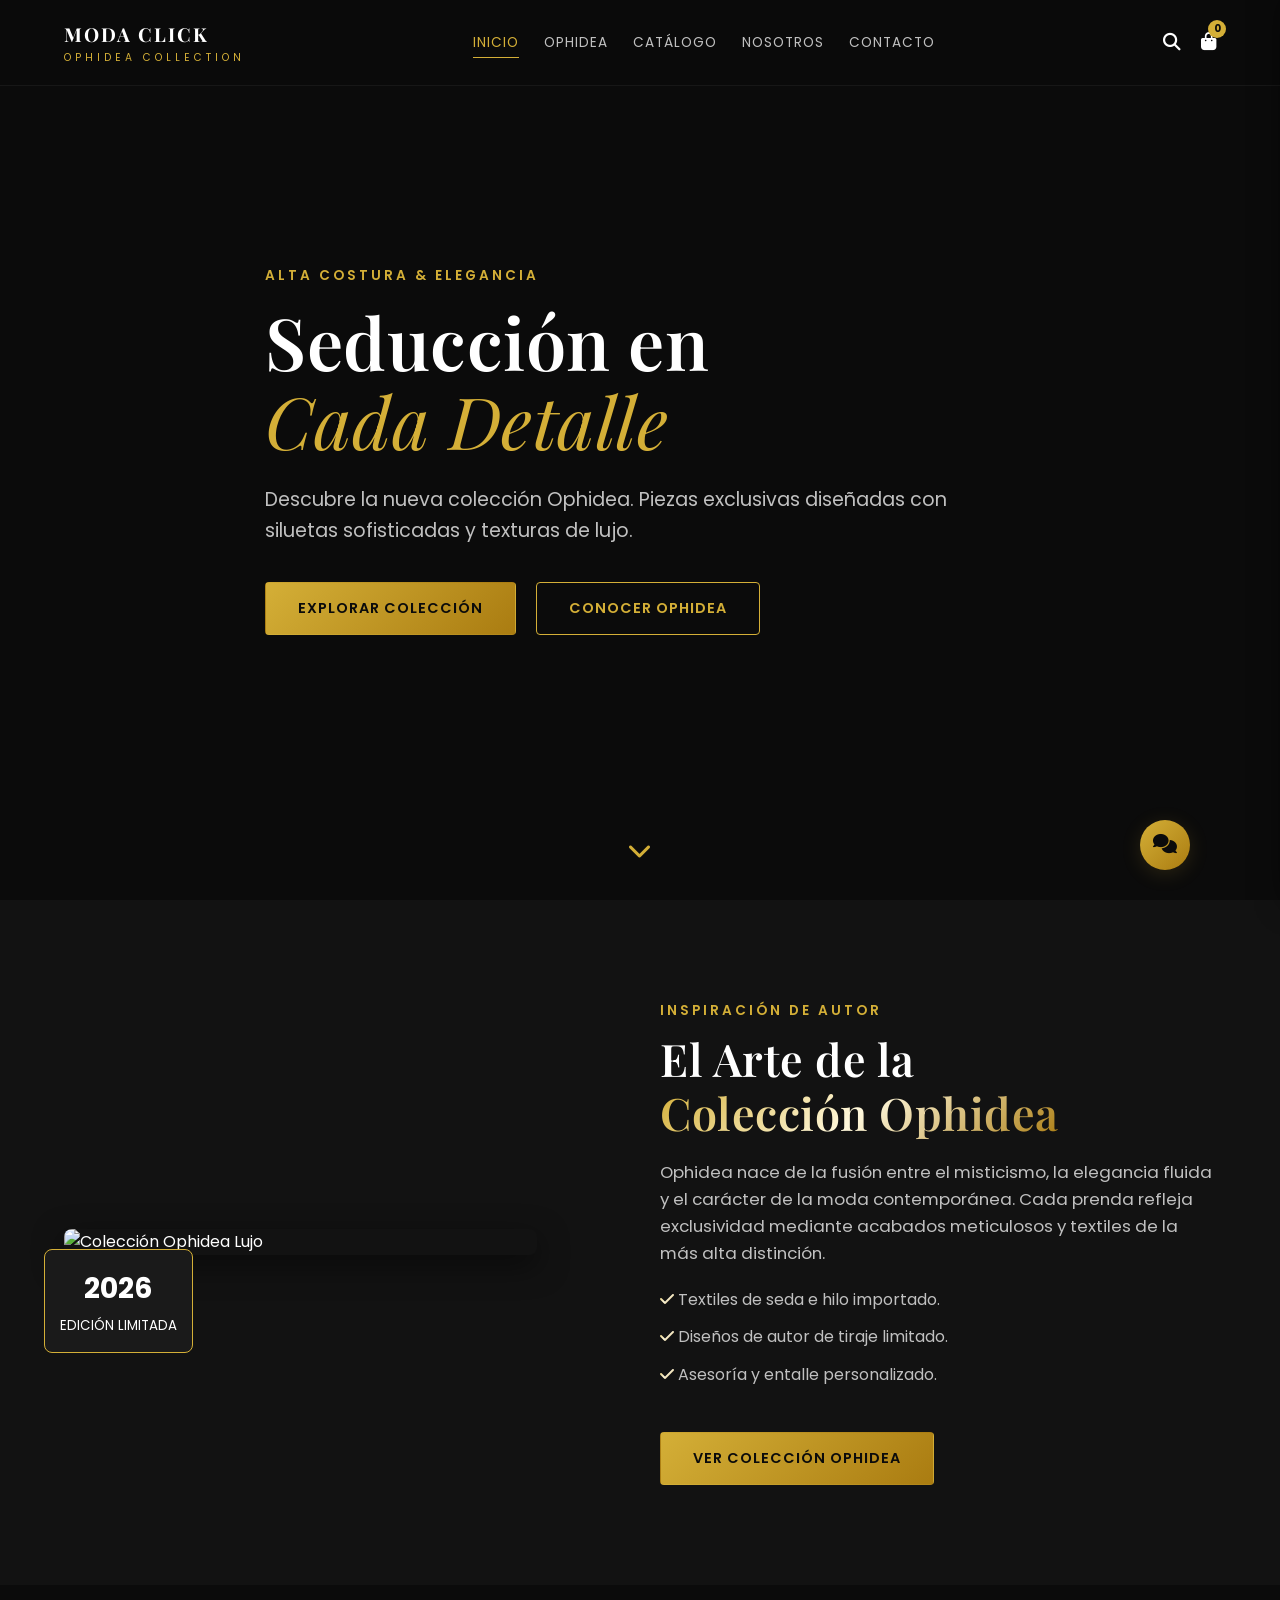
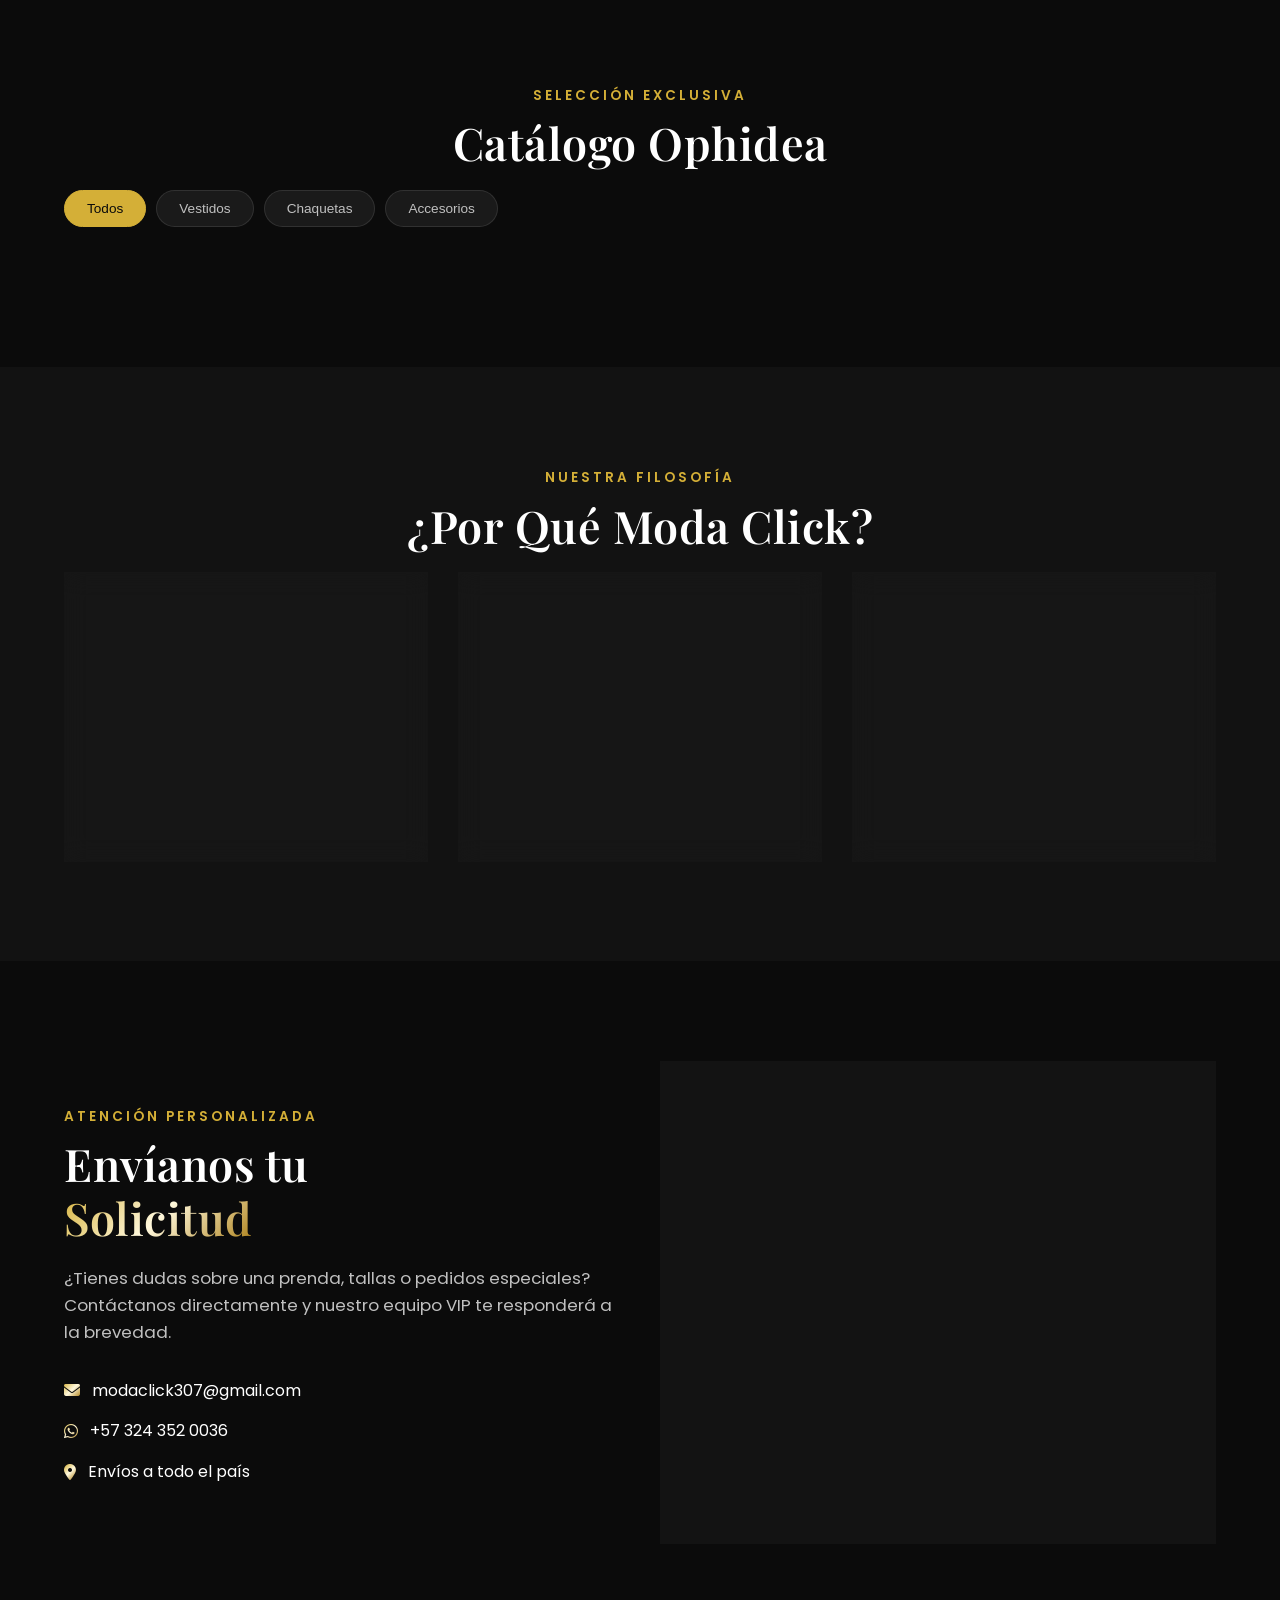
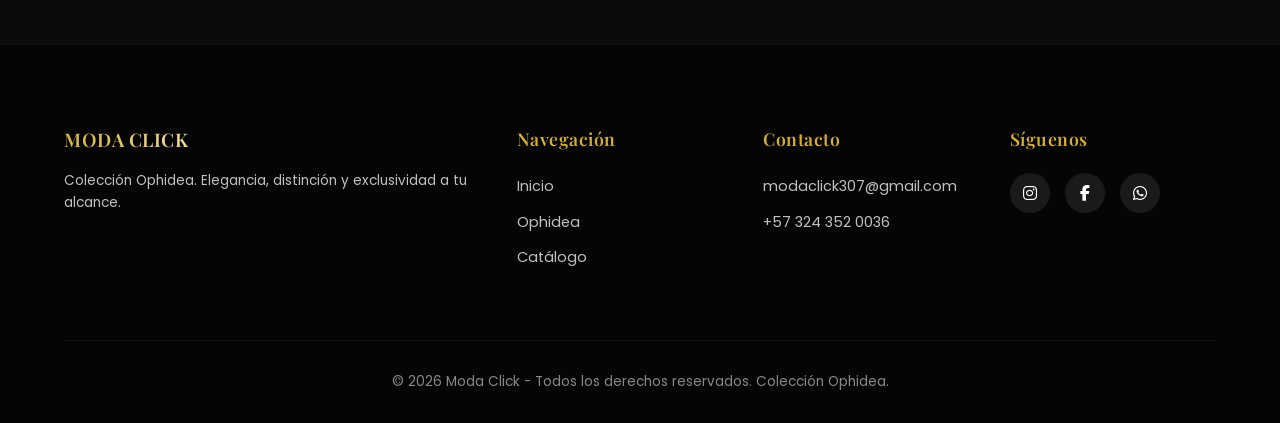
==== commit 3516cf71: "Update print statement from 'Hello' to 'Goodbye'" ====
--- a/index.html
+++ b/index.html
@@ -3,84 +3,46 @@
 <head>
     <meta charset="UTF-8">
     <meta name="viewport" content="width=device-width, initial-scale=1.0">
-    <meta name="description" content="Moda Click - Tienda virtual premium. Descubre la exótica y exclusiva Colección OPHIDEA. Moda de alta gama, sofisticación y transformación.">
-    <meta name="keywords" content="Moda, Ropa Premium, OPHIDEA, Moda Click, Lujo, Vestidos, Chaquetera, Moda Urbana">
-    <meta name="author" content="Moda Click">
-    
-    <!-- Open Graph / Facebook / WhatsApp -->
-    <meta property="og:type" content="website">
-    <meta property="og:url" content="https://modaclick-ophidea.netlify.app/">
-    <meta property="og:title" content="Moda Click | Colección OPHIDEA Premium">
-    <meta property="og:description" content="Elegancia, transformación y exclusividad. Explora la alta costura contemporánea.">
-    <meta property="og:image" content="https://images.unsplash.com/photo-1490481651871-ab68de25d43d?auto=format&fit=crop&w=1200&q=80">
-
-    <title>Moda Click | Colección OPHIDEA - Luxury Fashion</title>
-    
-    <!-- Favicon SVG en código -->
-    <link rel="icon" type="image/svg+xml" href="data:image/svg+xml,<svg xmlns='http://www.w3.org/2000/svg' viewBox='0 0 100 100'><path d='M50 10 C30 10 20 30 20 45 C20 60 35 65 35 75 C35 85 25 85 25 90 C45 90 50 75 50 60 C50 40 35 35 35 25 C35 18 42 15 50 15 C58 15 65 18 65 25 C65 35 50 40 50 60 C50 75 55 90 75 90 C75 85 65 85 65 75 C65 65 80 60 80 45 C80 30 70 10 50 10 Z' fill='%23D4AF37'/></svg>">
-    
-    <!-- Google Fonts -->
+    <title>Moda Click | Colección Ophidea</title>
+    <!-- Fuentes de Lujo de Google Fonts -->
     <link rel="preconnect" href="https://fonts.googleapis.com">
     <link rel="preconnect" href="https://fonts.gstatic.com" crossorigin>
-    <link href="https://fonts.googleapis.com/css2?family=Playfair+Display:ital,wght@0,400;0,600;0,700;1,400&family=Poppins:wght@300;400;500;600;700&display=swap" rel="stylesheet">
-    
-    <!-- FontAwesome Icons -->
+    <link href="https://fonts.googleapis.com/css2?family=Playfair+Display:ital,wght@0,400..700;1,400..700&family=Poppins:wght@300;400;500;600;700&display=swap" rel="stylesheet">
+    <!-- Font Awesome Icons -->
     <link rel="stylesheet" href="https://cdnjs.cloudflare.com/ajax/libs/font-awesome/6.4.0/css/all.min.css">
-    
+    <!-- Archivo de Estilos Principal -->
     <link rel="stylesheet" href="styles.css">
 </head>
 <body>
 
-    <!-- Loader de Pantalla -->
-    <div id="loader" class="loader-wrapper">
-        <div class="loader-content">
-            <svg class="snake-loader" viewBox="0 0 100 100">
-                <path d="M50 10 C30 10 20 30 20 45 C20 60 35 65 35 75 C35 85 25 85 25 90" fill="none" stroke="#D4AF37" stroke-width="4" stroke-linecap="round"/>
-            </svg>
-            <p>OPHIDEA</p>
-        </div>
-    </div>
-
-    <!-- Barra de Lectura / Scroll Progress -->
-    <div id="scrollProgress" class="scroll-progress-bar"></div>
-
-    <!-- ======== NAVBAR ======== -->
-    <header class="header-fixed" id="header">
+    <!-- Scroll Progress Bar -->
+    <div class="scroll-progress-bar" id="progressBar"></div>
+
+    <!-- HEADER / NAVBAR -->
+    <header class="header-fixed">
         <div class="container nav-container">
-            <!-- Logo con Imagen Personalizada e Identidad -->
-            <a href="#inicio" class="brand-logo">
-                <img src="img/nuevo-logo.png" alt="Moda Click Logo" class="brand-img">
+            <a href="#" class="brand-logo">
                 <div class="brand-name">
                     <span class="primary">MODA CLICK</span>
-                    <span class="secondary">LUJO ATEMPORAL</span>
+                    <span class="secondary">OPHIDEA COLLECTION</span>
                 </div>
             </a>
 
-            <!-- Menu Links -->
             <nav class="nav-menu" id="navMenu">
                 <a href="#inicio" class="nav-link active">Inicio</a>
-                <a href="#ophidea" class="nav-link">OPHIDEA</a>
+                <a href="#ophidea" class="nav-link">Ophidea</a>
+                <a href="#catalogo" class="nav-link">Catálogo</a>
                 <a href="#nosotros" class="nav-link">Nosotros</a>
-                <a href="#catalogo" class="nav-link">Catálogo</a>
-                <a href="#promociones" class="nav-link">Promociones</a>
-                <a href="#testimonios" class="nav-link">Testimonios</a>
                 <a href="#contacto" class="nav-link">Contacto</a>
             </nav>
 
-            <!-- Action Controls -->
             <div class="nav-actions">
-                <div class="search-trigger" id="searchTrigger" title="Buscar">
-                    <i class="fas fa-search"></i>
-                </div>
-                <div class="fav-trigger" id="favTrigger" title="Favoritos">
-                    <i class="far fa-heart"></i>
-                    <span class="badge" id="favBadge">0</span>
-                </div>
-                <div class="cart-trigger" id="cartTrigger" title="Carrito">
+                <div id="searchBtn"><i class="fas fa-search"></i></div>
+                <div id="cartBtn">
                     <i class="fas fa-shopping-bag"></i>
-                    <span class="badge" id="cartBadge">0</span>
-                </div>
-                <button class="mobile-toggle" id="mobileToggle" aria-label="Abrir Menú">
+                    <span class="badge" id="cartCount">0</span>
+                </div>
+                <button class="mobile-toggle" id="mobileToggle">
                     <i class="fas fa-bars"></i>
                 </button>
             </div>
@@ -89,428 +51,230 @@
         <!-- Buscador Desplegable -->
         <div class="search-overlay" id="searchOverlay">
             <div class="search-box">
-                <input type="text" id="searchInput" placeholder="Buscar vestidos, abrigos, accesorios OPHIDEA...">
-                <button id="searchClose">&times;</button>
+                <input type="text" id="searchInput" placeholder="Buscar en la colección Ophidea...">
+                <button id="closeSearch">&times;</button>
             </div>
         </div>
     </header>
 
-    <main>
-        <!-- ======== HERO SECTION ======== -->
-        <section id="inicio" class="hero-section">
-            <div class="hero-bg-slider">
-                <div class="slide active" style="background-image: url('https://images.unsplash.com/photo-1490481651871-ab68de25d43d?auto=format&fit=crop&w=1920&q=80');"></div>
-                <div class="slide" style="background-image: url('https://images.unsplash.com/photo-1515886657613-9f3515b0c78f?auto=format&fit=crop&w=1920&q=80');"></div>
-            </div>
-            <div class="hero-overlay"></div>
-            <div class="container hero-content">
-                <span class="hero-subtitle gold-text">ALTA COSTURA CONTEMPORÁNEA</span>
-                <h1 class="hero-title">Colección <br><span class="italic-serif">OPHIDEA</span></h1>
-                <p class="hero-description">
-                    Seducción, metamorfosis y elegancia suprema. Piezas atemporales inspiradas en la silueta y textura serpentina.
-                </p>
-                <div class="hero-buttons">
-                    <a href="#catalogo" class="btn btn-gold">Explorar Catálogo</a>
-                    <a href="#ophidea" class="btn btn-outline">Ver Manifiesto</a>
-                </div>
-            </div>
-            <a href="#ophidea" class="scroll-down-btn" aria-label="Bajar">
-                <i class="fas fa-chevron-down"></i>
-            </a>
-        </section>
-
-        <!-- ======== SECCIÓN OPHIDEA ======== -->
-        <section id="ophidea" class="section-padding ophidea-section bg-dark">
-            <div class="container grid-2-col align-center">
-                <div class="ophidea-image-stack">
-                    <img src="https://images.unsplash.com/photo-1509631179647-0177331693ae?auto=format&fit=crop&w=800&q=80" alt="Ophidea Model High Fashion" class="img-main lazy" loading="lazy">
-                    <img src="https://images.unsplash.com/photo-1539109136881-3be0616acf4b?auto=format&fit=crop&w=600&q=80" alt="Ophidea Detail Texture" class="img-sub lazy" loading="lazy">
-                    <div class="gold-badge-box">
-                        <span class="gold-text">100%</span>
-                        <small>Exclusividad</small>
-                    </div>
-                </div>
-                <div class="ophidea-text">
-                    <span class="gold-subtitle">CONCEPTO & CONCEPTUALIZACIÓN</span>
-                    <h2 class="section-title text-left">La Leyenda de <span class="gold-text">Ophidea</span></h2>
-                    <p class="paragraph">
-                        Ophidea encarna el mito del renacimiento perpetuo. Como la serpiente que muda su piel, nuestra colección representa la capacidad de transformar la identidad a través del vestuario de lujo.
-                    </p>
-                    <ul class="ophidea-features">
-                        <li><i class="fas fa-gem gold-text"></i> Seda natural, cueros éticos y acabados metalizados.</li>
-                        <li><i class="fas fa-cut gold-text"></i> Sastrería de precisión con cortes anatómicos.</li>
-                        <li><i class="fas fa-crown gold-text"></i> Ediciones limitadas numeradas a mano.</li>
+    <!-- HERO SECTION -->
+    <section id="inicio" class="hero-section">
+        <div class="hero-bg-slider">
+            <div class="slide active" style="background-image: url('https://images.unsplash.com/photo-1490481651871-ab68de25d43d?q=80&w=1600');"></div>
+        </div>
+        <div class="hero-overlay"></div>
+        <div class="container hero-content text-left">
+            <span class="gold-subtitle">Alta Costura & Elegancia</span>
+            <h1 class="hero-title">Seducción en <br><span class="italic-serif">Cada Detalle</span></h1>
+            <p class="hero-description">Descubre la nueva colección Ophidea. Piezas exclusivas diseñadas con siluetas sofisticadas y texturas de lujo.</p>
+            <div class="hero-buttons">
+                <a href="#catalogo" class="btn btn-gold">Explorar Colección</a>
+                <a href="#ophidea" class="btn btn-outline">Conocer Ophidea</a>
+            </div>
+        </div>
+        <a href="#ophidea" class="scroll-down-btn"><i class="fas fa-chevron-down"></i></a>
+    </section>
+
+    <!-- SECCIÓN OPHIDEA -->
+    <section id="ophidea" class="section-padding bg-dark">
+        <div class="container grid-2-col align-center">
+            <div class="ophidea-image-stack">
+                <img src="https://images.unsplash.com/photo-1515886657613-9f3515b0c78f?q=80&w=800" alt="Colección Ophidea Lujo" class="img-main">
+                <div class="gold-badge-box">
+                    <span>2026</span>
+                    <small>EDICIÓN LIMITADA</small>
+                </div>
+            </div>
+            <div class="ophidea-content">
+                <span class="gold-subtitle">Inspiración de Autor</span>
+                <h2 class="section-title">El Arte de la <br><span class="gold-text">Colección Ophidea</span></h2>
+                <p class="paragraph">Ophidea nace de la fusión entre el misticismo, la elegancia fluida y el carácter de la moda contemporánea. Cada prenda refleja exclusividad mediante acabados meticulosos y textiles de la más alta distinción.</p>
+                <ul class="ophidea-features">
+                    <li><i class="fas fa-check gold-text"></i> Textiles de seda e hilo importado.</li>
+                    <li><i class="fas fa-check gold-text"></i> Diseños de autor de tiraje limitado.</li>
+                    <li><i class="fas fa-check gold-text"></i> Asesoría y entalle personalizado.</li>
+                </ul>
+                <a href="#catalogo" class="btn btn-gold mt-4">Ver Colección Ophidea</a>
+            </div>
+        </div>
+    </section>
+
+    <!-- CATÁLOGO DE PRODUCTOS -->
+    <section id="catalogo" class="section-padding bg-black">
+        <div class="container">
+            <div class="text-center max-600 mb-2">
+                <span class="gold-subtitle">Selección Exclusiva</span>
+                <h2 class="section-title">Catálogo Ophidea</h2>
+            </div>
+
+            <div class="catalog-filter-bar">
+                <div class="filter-group">
+                    <button class="filter-btn active" data-filter="all">Todos</button>
+                    <button class="filter-btn" data-filter="vestidos">Vestidos</button>
+                    <button class="filter-btn" data-filter="chaquetas">Chaquetas</button>
+                    <button class="filter-btn" data-filter="accesorios">Accesorios</button>
+                </div>
+            </div>
+
+            <!-- Grilla Dinámica de Productos -->
+            <div class="products-grid" id="productsGrid">
+                <!-- Se renderiza mediante JavaScript -->
+            </div>
+        </div>
+    </section>
+
+    <!-- SECCIÓN NOSOTROS / VALORES -->
+    <section id="nosotros" class="section-padding bg-dark">
+        <div class="container">
+            <div class="text-center max-600 mb-2">
+                <span class="gold-subtitle">Nuestra Filosofía</span>
+                <h2 class="section-title">¿Por Qué Moda Click?</h2>
+            </div>
+            <div class="grid-3-col">
+                <div class="value-card glassmorphism">
+                    <i class="fas fa-gem card-icon"></i>
+                    <h3>Calidad Premium</h3>
+                    <p class="paragraph mt-2">Seleccionamos materiales de grado superior garantizando durabilidad y confort sublime.</p>
+                </div>
+                <div class="value-card glassmorphism">
+                    <i class="fas fa-crown card-icon"></i>
+                    <h3>Exclusividad VIP</h3>
+                    <p class="paragraph mt-2">Nuestras colecciones cuentan con unidades strictly limitadas por temporada.</p>
+                </div>
+                <div class="value-card glassmorphism">
+                    <i class="fas fa-truck-fast card-icon"></i>
+                    <h3>Envíos Asegurados</h3>
+                    <p class="paragraph mt-2">Despachos nacionales directos a la puerta de tu hogar con empaque de lujo.</p>
+                </div>
+            </div>
+        </div>
+    </section>
+
+    <!-- FORMULARIO DE CONTACTO -->
+    <section id="contacto" class="section-padding bg-black">
+        <div class="container grid-2-col align-center">
+            <div class="contact-info">
+                <span class="gold-subtitle">Atención Personalizada</span>
+                <h2 class="section-title">Envíanos tu <br><span class="gold-text">Solicitud</span></h2>
+                <p class="paragraph">¿Tienes dudas sobre una prenda, tallas o pedidos especiales? Contáctanos directamente y nuestro equipo VIP te responderá a la brevedad.</p>
+                <div class="info-items mt-4">
+                    <p><i class="fas fa-envelope gold-text"></i> modaclick307@gmail.com</p>
+                    <p><i class="fab fa-whatsapp gold-text"></i> +57 324 352 0036</p>
+                    <p><i class="fas fa-location-dot gold-text"></i> Envíos a todo el país</p>
+                </div>
+            </div>
+
+            <div class="contact-form glassmorphism">
+                <form id="contactForm">
+                    <div class="form-group">
+                        <label for="contactName">Nombre Completo</label>
+                        <input type="text" id="contactName" name="name" required placeholder="Tu nombre">
+                    </div>
+                    <div class="form-group">
+                        <label for="contactEmail">Correo Electrónico</label>
+                        <input type="email" id="contactEmail" name="email" required placeholder="tu@email.com">
+                    </div>
+                    <div class="form-group">
+                        <label for="contactMessage">Mensaje o Solicitud</label>
+                        <textarea id="contactMessage" name="message" rows="4" required placeholder="Escribe tu consulta..."></textarea>
+                    </div>
+                    <button type="submit" class="btn btn-gold btn-block">Enviar Solicitud a WhatsApp</button>
+                </form>
+            </div>
+        </div>
+    </section>
+
+    <!-- FOOTER -->
+    <footer class="footer-section">
+        <div class="container">
+            <div class="footer-grid">
+                <div class="footer-col">
+                    <h3 class="gold-text" style="font-family: var(--font-heading); margin-bottom: 15px;">MODA CLICK</h3>
+                    <p class="paragraph" style="font-size: 0.85rem;">Colección Ophidea. Elegancia, distinción y exclusividad a tu alcance.</p>
+                </div>
+                <div class="footer-col">
+                    <h4>Navegación</h4>
+                    <ul>
+                        <li><a href="#inicio">Inicio</a></li>
+                        <li><a href="#ophidea">Ophidea</a></li>
+                        <li><a href="#catalogo">Catálogo</a></li>
                     </ul>
-                    <a href="#catalogo" class="btn btn-gold mt-2">Ver Piezas Exclusivas</a>
-                </div>
-            </div>
-        </section>
-
-        <!-- ======== SECCIÓN NOSOTROS ======== -->
-        <section id="nosotros" class="section-padding bg-black">
-            <div class="container">
-                <div class="text-center max-600">
-                    <span class="gold-subtitle">NUESTRA CASA</span>
-                    <h2 class="section-title">El Arte de la Transformación</h2>
-                    <p class="paragraph">Moda Click es una marca de diseño independiente dedicada a redefinir el lujo contemporáneo.</p>
-                </div>
-                <div class="grid-3-col mt-4">
-                    <div class="value-card glassmorphism">
-                        <i class="fas fa-feather-alt card-icon"></i>
-                        <h3>Sofisticación</h3>
-                        <p>Líneas puras y estética minimalista que realzan la postura y confianza de quien las viste.</p>
-                    </div>
-                    <div class="value-card glassmorphism">
-                        <i class="fas fa-infinity card-icon"></i>
-                        <h3>Atemporalidad</h3>
-                        <p>Diseños vanguardistas que desafían el ciclo efímero de las modas convencionales.</p>
-                    </div>
-                    <div class="value-card glassmorphism">
-                        <i class="fas fa-shield-alt card-icon"></i>
-                        <h3>Garantía Royale</h3>
-                        <p>Confección artesanal e inspección minuciosa de calidad en cada costura.</p>
-                    </div>
-                </div>
-            </div>
-        </section>
-
-        <!-- ======== CATÁLOGO DE PRODUCTOS ======== -->
-        <section id="catalogo" class="section-padding bg-dark">
-            <div class="container">
-                <div class="section-header text-center">
-                    <span class="gold-subtitle">SELECCIÓN EXCLUSIVA</span>
-                    <h2 class="section-title">Catálogo Completo</h2>
-                </div>
-
-                <!-- Filtros Múltiples -->
-                <div class="catalog-filter-bar">
-                    <div class="filter-group">
-                        <button class="filter-btn active" data-filter="all">Todos</button>
-                        <button class="filter-btn" data-filter="vestidos">Vestidos</button>
-                        <button class="filter-btn" data-filter="chaquetas">Chaquetas</button>
-                        <button class="filter-btn" data-filter="calzado">Calzado</button>
-                        <button class="filter-btn" data-filter="accesorios">Accesorios</button>
-                    </div>
-                    <div class="sort-group">
-                        <select id="sortSelect" aria-label="Ordenar Productos">
-                            <option value="default">Ordenar por: Relevancia</option>
-                            <option value="price-low">Precio: Menor a Mayor</option>
-                            <option value="price-high">Precio: Mayor a Menor</option>
-                            <option value="rating">Mejor Calificados</option>
-                        </select>
-                    </div>
-                </div>
-
-                <!-- Grilla de Productos -->
-                <div class="products-grid" id="productsContainer">
-                    <!-- Se renderiza por JS -->
-                </div>
-            </div>
-        </section>
-
-        <!-- ======== PRODUCTOS DESTACADOS ======== -->
-        <section class="section-padding bg-black">
-            <div class="container">
-                <div class="section-header text-center">
-                    <span class="gold-subtitle">PIEZAS DE COLECCIONISTA</span>
-                    <h2 class="section-title">Destacados de la Temporada</h2>
-                </div>
-                <div class="products-grid" id="featuredContainer">
-                    <!-- Productos con rating alto renderizados por JS -->
-                </div>
-            </div>
-        </section>
-
-        <!-- ======== SECCIÓN PROMOCIONES ======== -->
-        <section id="promociones" class="section-padding promo-banner-section">
-            <div class="container">
-                <div class="promo-box glassmorphism grid-2-col align-center">
-                    <div class="promo-text">
-                        <span class="badge-gold">OFERTA OPHIDEA VIP</span>
-                        <h2>Adquiere tu membresía Privé</h2>
-                        <p>Obtén un <strong>20% de descuento</strong> en tu primera compra de la línea de calzado y accesorios seleccionados.</p>
-                        <div class="countdown-timer" id="countdown">
-                            <div class="time-unit"><span id="days">02</span><small>Días</small></div>
-                            <div class="time-unit"><span id="hours">14</span><small>Horas</small></div>
-                            <div class="time-unit"><span id="minutes">35</span><small>Min</small></div>
-                            <div class="time-unit"><span id="seconds">50</span><small>Seg</small></div>
-                        </div>
-                        <a href="#catalogo" class="btn btn-gold mt-3">Aprovechar Beneficio</a>
-                    </div>
-                    <div class="promo-image">
-                        <img src="https://images.unsplash.com/photo-1543163521-1bf539c55dd2?auto=format&fit=crop&w=700&q=80" alt="Zapatilla de Lujo Ophidea" class="lazy" loading="lazy">
-                    </div>
-                </div>
-            </div>
-        </section>
-
-        <!-- ======== TESTIMONIOS ======== -->
-        <section id="testimonios" class="section-padding bg-dark">
-            <div class="container">
-                <div class="section-header text-center">
-                    <span class="gold-subtitle">EXPERIENCIAS PRIVÉ</span>
-                    <h2 class="section-title">Nuestra Clientela Opina</h2>
-                </div>
-                <div class="grid-3-col">
-                    <div class="testimonial-card glassmorphism">
-                        <div class="stars"><i class="fas fa-star"></i><i class="fas fa-star"></i><i class="fas fa-star"></i><i class="fas fa-star"></i><i class="fas fa-star"></i></div>
-                        <p class="quote">"El vestido Serpentine Gold es simplemente una obra de arte. La textura y caída de la tela robaron miradas en la gala."</p>
-                        <div class="client-info">
-                            <strong>Valeria M.</strong>
-                            <small>Cliente Verificada</small>
-                        </div>
-                    </div>
-                    <div class="testimonial-card glassmorphism">
-                        <div class="stars"><i class="fas fa-star"></i><i class="fas fa-star"></i><i class="fas fa-star"></i><i class="fas fa-star"></i><i class="fas fa-star"></i></div>
-                        <p class="quote">"Atención impecable y empaque de lujo. El blazer de estructura Ophidea se ajusta como si fuera hecho a medida."</p>
-                        <div class="client-info">
-                            <strong>Camila H.</strong>
-                            <small>Socia VIP</small>
-                        </div>
-                    </div>
-                    <div class="testimonial-card glassmorphism">
-                        <div class="stars"><i class="fas fa-star"></i><i class="fas fa-star"></i><i class="fas fa-star"></i><i class="fas fa-star"></i><i class="fas fa-star"></i></div>
-                        <p class="quote">"Los botines con relieve de escama son cómodos y extraordinariamente elegantes. Moda Click superó mis expectativas."</p>
-                        <div class="client-info">
-                            <strong>Isabella R.</strong>
-                            <small>Cliente Verificada</small>
-                        </div>
-                    </div>
-                </div>
-            </div>
-        </section>
-
-        <!-- ======== CONTACTO ======== -->
-        <section id="contacto" class="section-padding bg-black">
-            <div class="container grid-2-col">
-                <div class="contact-info">
-                    <span class="gold-subtitle">ATENCIÓN PERSONALIZADA</span>
-                    <h2 class="section-title text-left">Contáctanos</h2>
-                    <p class="paragraph">
-                        ¿Requieres asesoría de imagen personalizada o información sobre pedidos a medida de la Colección OPHIDEA? Escríbenos.
-                    </p>
-                    <div class="info-items">
-                        <p><i class="fas fa-map-marker-alt gold-text"></i> Av. de la Moda 108, Atelier Privé, Madrid</p>
-                        <p><i class="fas fa-phone-alt gold-text"></i> +34 910 883 920</p>
-                        <p><i class="fas fa-envelope gold-text"></i> concierge@modaclick.com</p>
-                    </div>
-                </div>
-                <form id="contactForm" class="contact-form glassmorphism" novalidate>
-                    <div class="form-group">
-                        <label for="name">Nombre Completo</label>
-                        <input type="text" id="name" required placeholder="Tu nombre">
-                        <span class="error-text">Por favor ingresa tu nombre</span>
-                    </div>
-                    <div class="form-group">
-                        <label for="email">Correo Electrónico</label>
-                        <input type="email" id="email" required placeholder="ejemplo@dominio.com">
-                        <span class="error-text">Ingresa un correo electrónico válido</span>
-                    </div>
-                    <div class="form-group">
-                        <label for="message">Mensaje</label>
-                        <textarea id="message" rows="4" required placeholder="¿En qué podemos ayudarte?"></textarea>
-                        <span class="error-text">El mensaje debe tener al menos 10 caracteres</span>
-                    </div>
-                    <button type="submit" class="btn btn-gold btn-block">Enviar Mensaje</button>
-                </form>
-            </div>
-        </section>
-    </main>
-
-    <!-- ======== FOOTER ======== -->
-    <footer class="footer-section">
-        <div class="container footer-grid">
-            <div class="footer-col">
-                <div class="brand-logo mb-2">
-                    <span class="primary gold-text">MODA CLICK</span>
-                </div>
-                <p>Elegancia, metamorfosis y exclusividad. La firma definitiva de alta moda urbana y atemporal.</p>
-            </div>
-            <div class="footer-col">
-                <h4>Enlaces Rápidos</h4>
-                <ul>
-                    <li><a href="#inicio">Inicio</a></li>
-                    <li><a href="#ophidea">Colección OPHIDEA</a></li>
-                    <li><a href="#catalogo">Catálogo Completo</a></li>
-                    <li><a href="#contacto">Contacto</a></li>
-                </ul>
-            </div>
-            <div class="footer-col">
-                <h4>Atención</h4>
-                <ul>
-                    <li><a href="#">Términos & Condiciones</a></li>
-                    <li><a href="#">Política de Privacidad</a></li>
-                    <li><a href="#">Envíos Internacionales</a></li>
-                    <li><a href="#">Preguntas Frecuentes</a></li>
-                </ul>
-            </div>
-            <div class="footer-col">
-                <h4>Síguenos</h4>
-                <div class="social-links">
-                    <a href="#" aria-label="Instagram"><i class="fab fa-instagram"></i></a>
-                    <a href="#" aria-label="Facebook"><i class="fab fa-facebook-f"></i></a>
-                    <a href="#" aria-label="Pinterest"><i class="fab fa-pinterest-p"></i></a>
-                    <a href="#" aria-label="TikTok"><i class="fab fa-tiktok"></i></a>
-                </div>
-            </div>
-        </div>
-        <div class="footer-bottom text-center">
-            <p>&copy; 2026 MODA CLICK - Colección OPHIDEA. Todos los derechos reservados. Listo para Netlify.</p>
+                </div>
+                <div class="footer-col">
+                    <h4>Contacto</h4>
+                    <ul>
+                        <li><a href="mailto:modaclick307@gmail.com">modaclick307@gmail.com</a></li>
+                        <li><a href="https://wa.me/573243520036" target="_blank">+57 324 352 0036</a></li>
+                    </ul>
+                </div>
+                <div class="footer-col">
+                    <h4>Síguenos</h4>
+                    <div class="social-links">
+                        <a href="#"><i class="fab fa-instagram"></i></a>
+                        <a href="#"><i class="fab fa-facebook-f"></i></a>
+                        <a href="https://wa.me/573243520036" target="_blank"><i class="fab fa-whatsapp"></i></a>
+                    </div>
+                </div>
+            </div>
+            <div class="footer-bottom text-center">
+                <p>&copy; 2026 Moda Click - Todos los derechos reservados. Colección Ophidea.</p>
+            </div>
         </div>
     </footer>
 
-    <!-- ======== CARRITO LATERAL ======== -->
-    <div class="cart-sidebar" id="cartSidebar">
+    <!-- CARRITO SIDEBAR -->
+    <div class="overlay-backdrop" id="overlayBackdrop"></div>
+    <aside class="cart-sidebar" id="cartSidebar">
         <div class="cart-header">
-            <h3>Bolsa de Compras (<span id="cartItemCount">0</span>)</h3>
+            <h3>Tu Carrito VIP</h3>
             <button class="close-sidebar" id="closeCart">&times;</button>
         </div>
         <div class="cart-body" id="cartBody">
-            <!-- Items del carrito -->
+            <!-- Items agregados del carrito -->
         </div>
         <div class="cart-footer">
             <div class="cart-total-line">
-                <span>Subtotal:</span>
-                <span id="cartSubtotal">$0.00</span>
-            </div>
-            <div class="cart-total-line gold-text">
-                <span>Total Estimado:</span>
-                <span id="cartTotal">$0.00</span>
-            </div>
-            <button class="btn btn-gold btn-block mt-2" id="checkoutBtn">Finalizar Compra</button>
+                <span>Total:</span>
+                <span id="cartTotal" class="gold-text">$0 COP</span>
+            </div>
+            <button class="btn btn-gold btn-block mt-2" id="checkoutBtn">Finalizar Pedido por WhatsApp</button>
+        </div>
+    </aside>
+
+    <!-- CONTESTADOR AUTOMÁTICO (CHATBOT VIP) -->
+    <button id="chatbotToggle" class="chatbot-toggle" aria-label="Abrir Asistente VIP">
+        <i class="fas fa-comments"></i>
+    </button>
+
+    <div id="chatbotWindow" class="chatbot-window">
+        <div class="chatbot-header">
+            <div class="chatbot-info">
+                <i class="fas fa-robot gold-text"></i>
+                <div>
+                    <h4>Asistente Ophidea VIP</h4>
+                    <small>Respuesta automática 24/7</small>
+                </div>
+            </div>
+            <button id="closeChatbot">&times;</button>
+        </div>
+        <div id="chatMessages" class="chatbot-messages">
+            <div class="msg bot-msg">
+                ¡Hola! Bienvenido a Moda Click. Soy tu contestador automático. ¿En qué puedo ayudarte hoy con la Colección Ophidea?
+            </div>
+        </div>
+        <div class="chatbot-quick-options">
+            <button class="quick-btn" onclick="sendQuickReply('Precios y Catálogo')">Precios</button>
+            <button class="quick-btn" onclick="sendQuickReply('Tallas y Guía')">Tallas</button>
+            <button class="quick-btn" onclick="sendQuickReply('Tiempos de Envío')">Envíos</button>
+            <button class="quick-btn" onclick="sendQuickReply('Hablar con un asesor')">Asesor Humano</button>
+        </div>
+        <div class="chatbot-footer">
+            <input type="text" id="chatInput" placeholder="Escribe tu consulta...">
+            <button id="sendChatMsg"><i class="fas fa-paper-plane"></i></button>
         </div>
     </div>
-    <div class="overlay-backdrop" id="overlayBackdrop"></div>
-
-    <!-- ======== MODAL DETALLES PRODUCTO (LIGHTBOX) ======== -->
-    <div class="modal" id="productModal">
-        <div class="modal-content glassmorphism">
-            <button class="close-modal" id="closeModal">&times;</button>
-            <div class="modal-body grid-2-col" id="modalBody">
-                <!-- Contenido dinámico por JS -->
-            </div>
-        </div>
-    </div>
-
-    <!-- ======== MODAL CHECKOUT / PROCESO DE PAGO ======== -->
-    <div class="modal" id="checkoutModal">
-        <div class="modal-content glassmorphism checkout-content">
-            <button class="close-modal" id="closeCheckoutModal">&times;</button>
-            <div class="checkout-container">
-                <h2 class="gold-text text-center mb-3">Finalizar Pedido</h2>
-                <form id="checkoutForm">
-                    <div class="checkout-section mb-3">
-                        <h4 class="mb-2"><i class="fas fa-truck gold-text"></i> Datos de Envío</h4>
-                        <div class="form-group">
-                            <input type="text" id="custName" required placeholder="Nombre completo">
-                        </div>
-                        <div class="form-group">
-                            <input type="email" id="custEmail" required placeholder="Correo electrónico">
-                        </div>
-                        <div class="form-group">
-                            <input type="text" id="custAddress" required placeholder="Dirección de entrega">
-                        </div>
-                        <div class="form-group">
-                            <input type="tel" id="custPhone" required placeholder="Teléfono / WhatsApp">
-                        </div>
-                    </div>
-
-                    <div class="checkout-section mb-3">
-                        <h4 class="mb-2"><i class="fas fa-credit-card gold-text"></i> Método de Pago</h4>
-                        <div class="payment-options">
-                            <label class="payment-option">
-                                <input type="radio" name="paymentMethod" value="card" checked>
-                                <span><i class="fas fa-credit-card"></i> Tarjeta Débito / Crédito</span>
-                            </label>
-                            <label class="payment-option">
-                                <input type="radio" name="paymentMethod" value="cod">
-                                <span><i class="fas fa-hand-holding-usd"></i> Pago Contra Entrega</span>
-                            </label>
-                        </div>
-
-                        <!-- Campos para Tarjeta -->
-                        <div id="cardFields" class="payment-fields mt-2">
-                            <div class="form-group">
-                                <input type="text" id="cardNumber" placeholder="Número de Tarjeta (16 dígitos)">
-                            </div>
-                            <div class="grid-2-col">
-                                <div class="form-group">
-                                    <input type="text" id="cardExpiry" placeholder="MM/AA">
-                                </div>
-                                <div class="form-group">
-                                    <input type="password" id="cardCvc" placeholder="CVC" maxlength="4">
-                                </div>
-                            </div>
-                        </div>
-
-                        <!-- Información para Contra Entrega -->
-                        <div id="codFields" class="payment-fields mt-2" style="display: none;">
-                            <p class="paragraph text-small">Pagas en efectivo o transferencia bancaria al recibir tu paquete en la puerta de tu casa.</p>
-                        </div>
-                    </div>
-
-                    <div class="checkout-summary mb-3">
-                        <div class="cart-total-line">
-                            <span>Total a Pagar:</span>
-                            <strong class="gold-text" id="checkoutTotalAmount">$0.00</strong>
-                        </div>
-                    </div>
-
-                    <button type="submit" class="btn btn-gold btn-block">Confirmar y Pagar</button>
-                </form>
-            </div>
-        </div>
-    </div>
-
-    <!-- ======== MODAL NOTIFICACIÓN POST-COMPRA ======== -->
-    <div class="modal" id="orderSuccessModal">
-        <div class="modal-content glassmorphism text-center">
-            <div class="success-icon mb-2">
-                <i class="fas fa-check-circle gold-text" style="font-size: 4rem;"></i>
-            </div>
-            <h2 class="gold-text mb-2">¡Pedido Confirmado!</h2>
-            <p class="paragraph mb-2">Gracias por comprar en Moda Click. Hemos recibido tu orden con éxito y estamos preparando tus prendas OPHIDEA con el máximo cuidado.</p>
-            <p class="text-small mb-3">Número de Orden: <strong class="gold-text" id="orderNumber">#OPH-0000</strong></p>
-            <button class="btn btn-gold" id="closeSuccessBtn">Continuar Explorando</button>
-        </div>
-    </div>
-
-    <!-- ======== CHATBOT FLOTANTE DE ATENCIÓN ======== -->
-    <div class="chatbot-container" id="chatbotContainer">
-        <div class="chatbot-window glassmorphism" id="chatbotWindow">
-            <div class="chatbot-header">
-                <div class="bot-info">
-                    <i class="fas fa-robot gold-text"></i>
-                    <div>
-                        <strong>Asistente VIP OPHIDEA</strong>
-                        <small class="status-online">En línea</small>
-                    </div>
-                </div>
-                <button class="close-chatbot" id="closeChatbot">&times;</button>
-            </div>
-            <div class="chatbot-messages" id="chatbotMessages">
-                <div class="bot-msg msg">
-                    <p>¡Hola! Bienvenido a Moda Click. ¿En qué puedo asesorarte hoy con la Colección OPHIDEA?</p>
-                </div>
-            </div>
-            <form class="chatbot-input-area" id="chatbotForm">
-                <input type="text" id="chatbotInput" placeholder="Escribe tu consulta aquí..." required autocomplete="off">
-                <button type="submit" class="btn-send-chat"><i class="fas fa-paper-plane"></i></button>
-            </form>
-        </div>
-        <button class="chatbot-toggle-btn" id="chatbotToggle" aria-label="Abrir Chat de Atención">
-            <i class="fas fa-comments"></i>
-        </button>
-    </div>
-
-    <!-- ======== BOTÓN VOLVER ARRIBA ======== -->
-    <button class="scroll-top-btn" id="scrollTopBtn" aria-label="Volver arriba">
-        <i class="fas fa-arrow-up"></i>
-    </button>
-
-    <!-- ======== CONTENEDOR TOAST NOTIFICACIONES ======== -->
-    <div class="toast-container" id="toastContainer"></div>
-
+
+    <!-- Script Principal -->
     <script src="script.js"></script>
 </body>
 </html>
--- a/styles.css
+++ b/styles.css
@@ -715,7 +715,7 @@
     color: var(--color-silver);
 }
 
-.form-group input, .form-group textarea {
+.form-group input, .form-group textarea, .form-group select {
     width: 100%;
     background: var(--bg-black);
     border: 1px solid var(--color-gray);
@@ -726,7 +726,7 @@
     font-family: inherit;
 }
 
-.form-group input:focus, .form-group textarea:focus {
+.form-group input:focus, .form-group textarea:focus, .form-group select:focus {
     border-color: var(--color-gold);
 }
 
@@ -857,7 +857,7 @@
 }
 .overlay-backdrop.open { display: block; }
 
-/* ======== MODAL LIGHTBOX ======== */
+/* ======== MODAL LIGHTBOX & CHECKOUT ======== */
 .modal {
     position: fixed;
     top: 0; left: 0; width: 100%; height: 100%;
@@ -865,14 +865,22 @@
     display: none;
     align-items: center; justify-content: center;
     background: rgba(0,0,0,0.85);
+    overflow-y: auto;
+    padding: 20px;
 }
 
 .modal.open { display: flex; }
 
 .modal-content {
-    width: 90%; max-width: 900px;
+    width: 100%; max-width: 900px;
     position: relative;
     padding: 40px;
+    max-height: 90vh;
+    overflow-y: auto;
+}
+
+.modal-content-sm {
+    max-width: 500px;
 }
 
 .close-modal {
@@ -880,6 +888,147 @@
     top: 15px; right: 20px;
     background: none; border: none;
     color: var(--color-white); font-size: 2rem; cursor: pointer;
+    z-index: 10;
+}
+
+/* Opciones de Método de Pago */
+.payment-methods {
+    display: flex;
+    gap: 15px;
+    margin-bottom: 20px;
+}
+
+.payment-methods label {
+    flex: 1;
+    background: var(--bg-black);
+    border: 1px solid var(--color-gray);
+    padding: 12px;
+    border-radius: 4px;
+    cursor: pointer;
+    display: flex;
+    align-items: center;
+    gap: 10px;
+    font-size: 0.9rem;
+    transition: var(--transition-fast);
+}
+
+.payment-methods label:hover,
+.payment-methods input[type="radio"]:checked + span {
+    color: var(--color-gold);
+}
+
+.payment-methods input[type="radio"]:checked + span {
+    font-weight: 600;
+}
+
+/* ======== CHATBOT FLOTANTE VIP ======== */
+.chatbot-toggle {
+    position: fixed;
+    bottom: 30px;
+    right: 90px;
+    width: 50px;
+    height: 50px;
+    border-radius: 50%;
+    background: linear-gradient(135deg, var(--color-gold), var(--color-gold-dark));
+    color: var(--bg-black);
+    border: none;
+    cursor: pointer;
+    box-shadow: var(--shadow-gold);
+    z-index: 2500;
+    display: flex;
+    align-items: center;
+    justify-content: center;
+    font-size: 1.2rem;
+    transition: var(--transition-smooth);
+}
+
+.chatbot-toggle:hover {
+    transform: scale(1.1);
+}
+
+.chatbot-window {
+    position: fixed;
+    bottom: 95px;
+    right: 30px;
+    width: 350px;
+    height: 480px;
+    background: var(--bg-dark);
+    border: 1px solid var(--color-gold);
+    border-radius: 12px;
+    z-index: 2500;
+    display: none;
+    flex-direction: column;
+    box-shadow: var(--shadow-card);
+    overflow: hidden;
+}
+
+.chatbot-window.open {
+    display: flex;
+}
+
+.chatbot-header {
+    background: var(--bg-card);
+    padding: 15px 20px;
+    border-bottom: 1px solid rgba(212, 175, 55, 0.2);
+    display: flex;
+    justify-content: space-between;
+    align-items: center;
+}
+
+.chatbot-messages {
+    flex-grow: 1;
+    padding: 15px;
+    overflow-y: auto;
+    display: flex;
+    flex-direction: column;
+    gap: 12px;
+}
+
+.msg {
+    max-width: 80%;
+    padding: 10px 14px;
+    border-radius: 8px;
+    font-size: 0.85rem;
+    line-height: 1.4;
+}
+
+.msg.bot-msg {
+    background: var(--bg-card);
+    color: var(--color-white);
+    border-left: 3px solid var(--color-gold);
+    align-self: flex-start;
+}
+
+.msg.user-msg {
+    background: var(--color-gold);
+    color: var(--bg-black);
+    align-self: flex-end;
+    font-weight: 500;
+}
+
+.chatbot-footer {
+    display: flex;
+    border-top: 1px solid rgba(255, 255, 255, 0.05);
+    background: var(--bg-black);
+}
+
+.chatbot-footer input {
+    flex-grow: 1;
+    background: transparent;
+    border: none;
+    padding: 12px 15px;
+    color: var(--color-white);
+    font-size: 0.85rem;
+    outline: none;
+}
+
+.chatbot-footer button {
+    background: transparent;
+    border: none;
+    color: var(--color-gold);
+    padding: 0 15px;
+    cursor: pointer;
+    font-size: 1rem;
 }
 
 /* UI Extras */
@@ -949,4 +1098,10 @@
     .mobile-toggle { display: block; }
     .cart-sidebar { width: 100%; right: -100%; }
     .promo-box { padding: 30px; }
-}
+    
+    .chatbot-window {
+        width: 90%;
+        right: 5%;
+        bottom: 90px;
+    }
+}
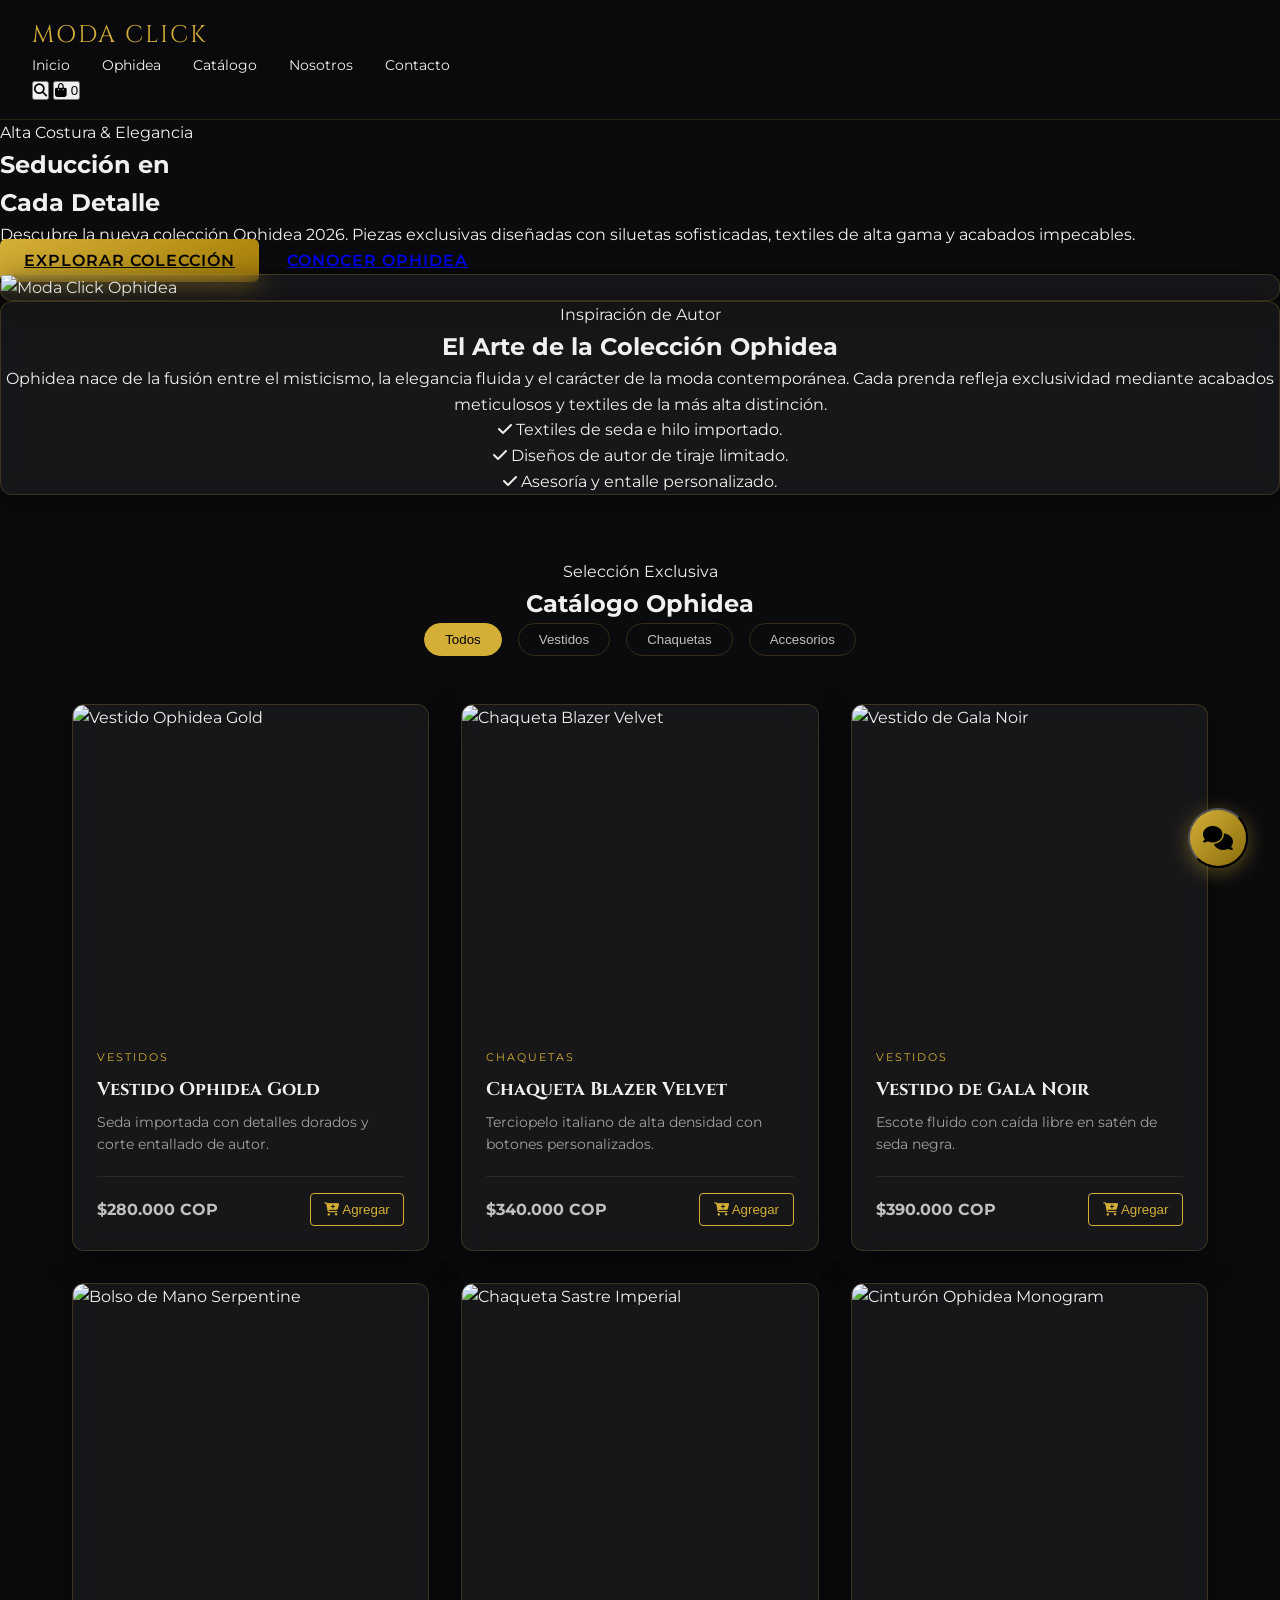
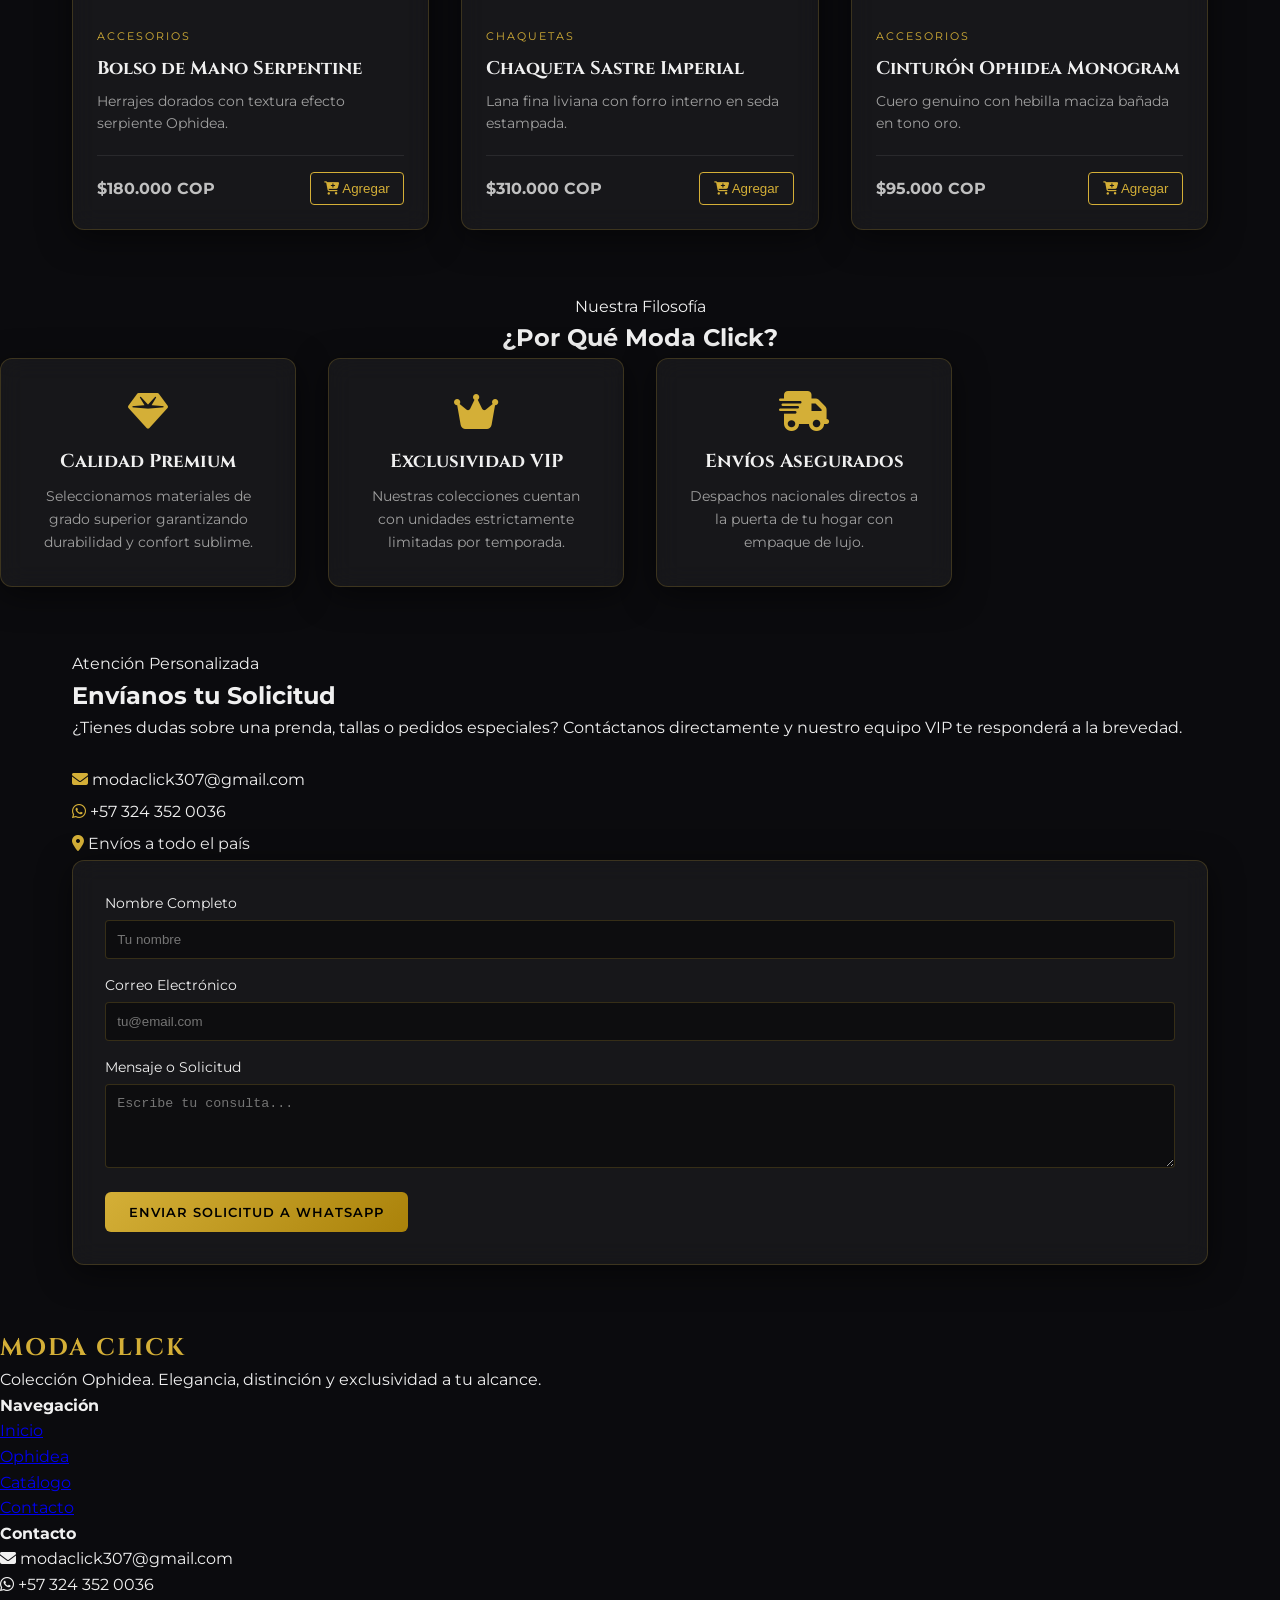
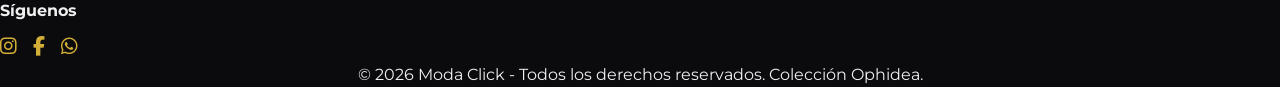
==== commit 074a1046: "Refactor index.html structure and styles" ====
--- a/index.html
+++ b/index.html
@@ -7,7 +7,7 @@
     <!-- Fuentes de Lujo de Google Fonts -->
     <link rel="preconnect" href="https://fonts.googleapis.com">
     <link rel="preconnect" href="https://fonts.gstatic.com" crossorigin>
-    <link href="https://fonts.googleapis.com/css2?family=Playfair+Display:ital,wght@0,400..700;1,400..700&family=Poppins:wght@300;400;500;600;700&display=swap" rel="stylesheet">
+    <link href="https://fonts.googleapis.com/css2?family=Cinzel:wght@400;600;700&family=Montserrat:wght@300;400;500;600;700&display=swap" rel="stylesheet">
     <!-- Font Awesome Icons -->
     <link rel="stylesheet" href="https://cdnjs.cloudflare.com/ajax/libs/font-awesome/6.4.0/css/all.min.css">
     <!-- Archivo de Estilos Principal -->
@@ -15,105 +15,86 @@
 </head>
 <body>
 
-    <!-- Scroll Progress Bar -->
-    <div class="scroll-progress-bar" id="progressBar"></div>
+    <!-- Barrita de Progreso de Lectura -->
+    <div id="progressBar"></div>
 
     <!-- HEADER / NAVBAR -->
-    <header class="header-fixed">
+    <header class="header-nav">
         <div class="container nav-container">
-            <a href="#" class="brand-logo">
-                <div class="brand-name">
-                    <span class="primary">MODA CLICK</span>
-                    <span class="secondary">OPHIDEA COLLECTION</span>
-                </div>
+            <a href="#" class="nav-logo">
+                MODA CLICK
             </a>
 
             <nav class="nav-menu" id="navMenu">
-                <a href="#inicio" class="nav-link active">Inicio</a>
+                <a href="#inicio" class="nav-link">Inicio</a>
                 <a href="#ophidea" class="nav-link">Ophidea</a>
                 <a href="#catalogo" class="nav-link">Catálogo</a>
                 <a href="#nosotros" class="nav-link">Nosotros</a>
                 <a href="#contacto" class="nav-link">Contacto</a>
             </nav>
 
-            <div class="nav-actions">
-                <div id="searchBtn"><i class="fas fa-search"></i></div>
-                <div id="cartBtn">
+            <div class="nav-icons">
+                <button id="openSearch" class="icon-btn" aria-label="Buscar"><i class="fas fa-search"></i></button>
+                <button id="openCart" class="icon-btn" aria-label="Carrito">
                     <i class="fas fa-shopping-bag"></i>
-                    <span class="badge" id="cartCount">0</span>
-                </div>
+                    <span class="cart-badge" id="cartCount">0</span>
+                </button>
                 <button class="mobile-toggle" id="mobileToggle">
                     <i class="fas fa-bars"></i>
                 </button>
             </div>
         </div>
-
-        <!-- Buscador Desplegable -->
-        <div class="search-overlay" id="searchOverlay">
-            <div class="search-box">
-                <input type="text" id="searchInput" placeholder="Buscar en la colección Ophidea...">
-                <button id="closeSearch">&times;</button>
-            </div>
-        </div>
     </header>
 
     <!-- HERO SECTION -->
     <section id="inicio" class="hero-section">
-        <div class="hero-bg-slider">
-            <div class="slide active" style="background-image: url('https://images.unsplash.com/photo-1490481651871-ab68de25d43d?q=80&w=1600');"></div>
-        </div>
-        <div class="hero-overlay"></div>
-        <div class="container hero-content text-left">
-            <span class="gold-subtitle">Alta Costura & Elegancia</span>
-            <h1 class="hero-title">Seducción en <br><span class="italic-serif">Cada Detalle</span></h1>
-            <p class="hero-description">Descubre la nueva colección Ophidea. Piezas exclusivas diseñadas con siluetas sofisticadas y texturas de lujo.</p>
-            <div class="hero-buttons">
-                <a href="#catalogo" class="btn btn-gold">Explorar Colección</a>
-                <a href="#ophidea" class="btn btn-outline">Conocer Ophidea</a>
-            </div>
-        </div>
-        <a href="#ophidea" class="scroll-down-btn"><i class="fas fa-chevron-down"></i></a>
-    </section>
-
-    <!-- SECCIÓN OPHIDEA -->
-    <section id="ophidea" class="section-padding bg-dark">
-        <div class="container grid-2-col align-center">
-            <div class="ophidea-image-stack">
-                <img src="https://images.unsplash.com/photo-1515886657613-9f3515b0c78f?q=80&w=800" alt="Colección Ophidea Lujo" class="img-main">
-                <div class="gold-badge-box">
-                    <span>2026</span>
-                    <small>EDICIÓN LIMITADA</small>
-                </div>
-            </div>
-            <div class="ophidea-content">
-                <span class="gold-subtitle">Inspiración de Autor</span>
-                <h2 class="section-title">El Arte de la <br><span class="gold-text">Colección Ophidea</span></h2>
-                <p class="paragraph">Ophidea nace de la fusión entre el misticismo, la elegancia fluida y el carácter de la moda contemporánea. Cada prenda refleja exclusividad mediante acabados meticulosos y textiles de la más alta distinción.</p>
-                <ul class="ophidea-features">
-                    <li><i class="fas fa-check gold-text"></i> Textiles de seda e hilo importado.</li>
-                    <li><i class="fas fa-check gold-text"></i> Diseños de autor de tiraje limitado.</li>
-                    <li><i class="fas fa-check gold-text"></i> Asesoría y entalle personalizado.</li>
+        <div class="container hero-grid">
+            <div class="hero-content">
+                <span class="sub-title">Alta Costura & Elegancia</span>
+                <h1>Seducción en <br>Cada Detalle</h1>
+                <p>Descubre la nueva colección Ophidea 2026. Piezas exclusivas diseñadas con siluetas sofisticadas, textiles de alta gama y acabados impecables.</p>
+                <div class="hero-btns">
+                    <a href="#catalogo" class="btn btn-gold">Explorar Colección</a>
+                    <a href="#ophidea" class="btn btn-outline-gold">Conocer Ophidea</a>
+                </div>
+            </div>
+            <div class="hero-image">
+                <div class="img-wrapper glassmorphism">
+                    <img src="https://images.unsplash.com/photo-1515886657613-9f3515b0c78f?auto=format&fit=crop&w=800&q=80" alt="Moda Click Ophidea">
+                </div>
+            </div>
+        </div>
+    </section>
+
+    <!-- SECCIÓN OPHIDEA / FILOSOFÍA -->
+    <section id="ophidea" class="philosophy-section">
+        <div class="container">
+            <div class="philosophy-text glassmorphism text-center">
+                <span class="sub-title">Inspiración de Autor</span>
+                <h2>El Arte de la Colección Ophidea</h2>
+                <p>Ophidea nace de la fusión entre el misticismo, la elegancia fluida y el carácter de la moda contemporánea. Cada prenda refleja exclusividad mediante acabados meticulosos y textiles de la más alta distinción.</p>
+                <ul class="feature-list">
+                    <li><i class="fas fa-check"></i> Textiles de seda e hilo importado.</li>
+                    <li><i class="fas fa-check"></i> Diseños de autor de tiraje limitado.</li>
+                    <li><i class="fas fa-check"></i> Asesoría y entalle personalizado.</li>
                 </ul>
-                <a href="#catalogo" class="btn btn-gold mt-4">Ver Colección Ophidea</a>
             </div>
         </div>
     </section>
 
     <!-- CATÁLOGO DE PRODUCTOS -->
-    <section id="catalogo" class="section-padding bg-black">
+    <section id="catalogo" class="catalog-section">
         <div class="container">
-            <div class="text-center max-600 mb-2">
-                <span class="gold-subtitle">Selección Exclusiva</span>
+            <div class="section-header text-center">
+                <span class="sub-title">Selección Exclusiva</span>
                 <h2 class="section-title">Catálogo Ophidea</h2>
             </div>
 
-            <div class="catalog-filter-bar">
-                <div class="filter-group">
-                    <button class="filter-btn active" data-filter="all">Todos</button>
-                    <button class="filter-btn" data-filter="vestidos">Vestidos</button>
-                    <button class="filter-btn" data-filter="chaquetas">Chaquetas</button>
-                    <button class="filter-btn" data-filter="accesorios">Accesorios</button>
-                </div>
+            <div class="filter-container">
+                <button class="filter-btn active" data-filter="all">Todos</button>
+                <button class="filter-btn" data-filter="vestidos">Vestidos</button>
+                <button class="filter-btn" data-filter="chaquetas">Chaquetas</button>
+                <button class="filter-btn" data-filter="accesorios">Accesorios</button>
             </div>
 
             <!-- Grilla Dinámica de Productos -->
@@ -124,151 +105,141 @@
     </section>
 
     <!-- SECCIÓN NOSOTROS / VALORES -->
-    <section id="nosotros" class="section-padding bg-dark">
+    <section id="nosotros" class="philosophy-section">
         <div class="container">
-            <div class="text-center max-600 mb-2">
-                <span class="gold-subtitle">Nuestra Filosofía</span>
+            <div class="section-header text-center">
+                <span class="sub-title">Nuestra Filosofía</span>
                 <h2 class="section-title">¿Por Qué Moda Click?</h2>
             </div>
-            <div class="grid-3-col">
-                <div class="value-card glassmorphism">
-                    <i class="fas fa-gem card-icon"></i>
-                    <h3>Calidad Premium</h3>
-                    <p class="paragraph mt-2">Seleccionamos materiales de grado superior garantizando durabilidad y confort sublime.</p>
-                </div>
-                <div class="value-card glassmorphism">
-                    <i class="fas fa-crown card-icon"></i>
-                    <h3>Exclusividad VIP</h3>
-                    <p class="paragraph mt-2">Nuestras colecciones cuentan con unidades strictly limitadas por temporada.</p>
-                </div>
-                <div class="value-card glassmorphism">
-                    <i class="fas fa-truck-fast card-icon"></i>
-                    <h3>Envíos Asegurados</h3>
-                    <p class="paragraph mt-2">Despachos nacionales directos a la puerta de tu hogar con empaque de lujo.</p>
+            <div class="products-grid">
+                <div class="product-card glassmorphism text-center" style="padding: 2rem;">
+                    <i class="fas fa-gem" style="font-size: 2.5rem; color: var(--color-gold); margin-bottom: 1rem;"></i>
+                    <h3 style="font-family: var(--font-primary); margin-bottom: 0.5rem;">Calidad Premium</h3>
+                    <p style="color: var(--color-text-muted); font-size: 0.9rem;">Seleccionamos materiales de grado superior garantizando durabilidad y confort sublime.</p>
+                </div>
+                <div class="product-card glassmorphism text-center" style="padding: 2rem;">
+                    <i class="fas fa-crown" style="font-size: 2.5rem; color: var(--color-gold); margin-bottom: 1rem;"></i>
+                    <h3 style="font-family: var(--font-primary); margin-bottom: 0.5rem;">Exclusividad VIP</h3>
+                    <p style="color: var(--color-text-muted); font-size: 0.9rem;">Nuestras colecciones cuentan con unidades estrictamente limitadas por temporada.</p>
+                </div>
+                <div class="product-card glassmorphism text-center" style="padding: 2rem;">
+                    <i class="fas fa-truck-fast" style="font-size: 2.5rem; color: var(--color-gold); margin-bottom: 1rem;"></i>
+                    <h3 style="font-family: var(--font-primary); margin-bottom: 0.5rem;">Envíos Asegurados</h3>
+                    <p style="color: var(--color-text-muted); font-size: 0.9rem;">Despachos nacionales directos a la puerta de tu hogar con empaque de lujo.</p>
                 </div>
             </div>
         </div>
     </section>
 
     <!-- FORMULARIO DE CONTACTO -->
-    <section id="contacto" class="section-padding bg-black">
-        <div class="container grid-2-col align-center">
-            <div class="contact-info">
-                <span class="gold-subtitle">Atención Personalizada</span>
-                <h2 class="section-title">Envíanos tu <br><span class="gold-text">Solicitud</span></h2>
-                <p class="paragraph">¿Tienes dudas sobre una prenda, tallas o pedidos especiales? Contáctanos directamente y nuestro equipo VIP te responderá a la brevedad.</p>
-                <div class="info-items mt-4">
-                    <p><i class="fas fa-envelope gold-text"></i> modaclick307@gmail.com</p>
-                    <p><i class="fab fa-whatsapp gold-text"></i> +57 324 352 0036</p>
-                    <p><i class="fas fa-location-dot gold-text"></i> Envíos a todo el país</p>
-                </div>
-            </div>
-
-            <div class="contact-form glassmorphism">
+    <section id="contacto" class="catalog-section">
+        <div class="container hero-grid">
+            <div class="hero-content">
+                <span class="sub-title">Atención Personalizada</span>
+                <h2>Envíanos tu Solicitud</h2>
+                <p>¿Tienes dudas sobre una prenda, tallas o pedidos especiales? Contáctanos directamente y nuestro equipo VIP te responderá a la brevedad.</p>
+                <div style="margin-top: 1.5rem; line-height: 2;">
+                    <p><i class="fas fa-envelope" style="color: var(--color-gold);"></i> modaclick307@gmail.com</p>
+                    <p><i class="fab fa-whatsapp" style="color: var(--color-gold);"></i> +57 324 352 0036</p>
+                    <p><i class="fas fa-location-dot" style="color: var(--color-gold);"></i> Envíos a todo el país</p>
+                </div>
+            </div>
+
+            <div class="glassmorphism" style="padding: 2rem;">
                 <form id="contactForm">
-                    <div class="form-group">
-                        <label for="contactName">Nombre Completo</label>
-                        <input type="text" id="contactName" name="name" required placeholder="Tu nombre">
+                    <div style="margin-bottom: 1rem;">
+                        <label style="display:block; margin-bottom: 0.3rem; font-size: 0.85rem;">Nombre Completo</label>
+                        <input type="text" id="contactName" required placeholder="Tu nombre" style="width:100%; padding: 0.7rem; background: rgba(0,0,0,0.4); border: 1px solid var(--glass-border); color: #fff; border-radius: 4px;">
                     </div>
-                    <div class="form-group">
-                        <label for="contactEmail">Correo Electrónico</label>
-                        <input type="email" id="contactEmail" name="email" required placeholder="tu@email.com">
+                    <div style="margin-bottom: 1rem;">
+                        <label style="display:block; margin-bottom: 0.3rem; font-size: 0.85rem;">Correo Electrónico</label>
+                        <input type="email" id="contactEmail" required placeholder="tu@email.com" style="width:100%; padding: 0.7rem; background: rgba(0,0,0,0.4); border: 1px solid var(--glass-border); color: #fff; border-radius: 4px;">
                     </div>
-                    <div class="form-group">
-                        <label for="contactMessage">Mensaje o Solicitud</label>
-                        <textarea id="contactMessage" name="message" rows="4" required placeholder="Escribe tu consulta..."></textarea>
+                    <div style="margin-bottom: 1rem;">
+                        <label style="display:block; margin-bottom: 0.3rem; font-size: 0.85rem;">Mensaje o Solicitud</label>
+                        <textarea id="contactMessage" rows="4" required placeholder="Escribe tu consulta..." style="width:100%; padding: 0.7rem; background: rgba(0,0,0,0.4); border: 1px solid var(--glass-border); color: #fff; border-radius: 4px;"></textarea>
                     </div>
-                    <button type="submit" class="btn btn-gold btn-block">Enviar Solicitud a WhatsApp</button>
+                    <button type="submit" class="btn btn-gold w-100">Enviar Solicitud a WhatsApp</button>
                 </form>
             </div>
         </div>
     </section>
 
     <!-- FOOTER -->
-    <footer class="footer-section">
-        <div class="container">
-            <div class="footer-grid">
-                <div class="footer-col">
-                    <h3 class="gold-text" style="font-family: var(--font-heading); margin-bottom: 15px;">MODA CLICK</h3>
-                    <p class="paragraph" style="font-size: 0.85rem;">Colección Ophidea. Elegancia, distinción y exclusividad a tu alcance.</p>
-                </div>
-                <div class="footer-col">
-                    <h4>Navegación</h4>
-                    <ul>
-                        <li><a href="#inicio">Inicio</a></li>
-                        <li><a href="#ophidea">Ophidea</a></li>
-                        <li><a href="#catalogo">Catálogo</a></li>
-                    </ul>
-                </div>
-                <div class="footer-col">
-                    <h4>Contacto</h4>
-                    <ul>
-                        <li><a href="mailto:modaclick307@gmail.com">modaclick307@gmail.com</a></li>
-                        <li><a href="https://wa.me/573243520036" target="_blank">+57 324 352 0036</a></li>
-                    </ul>
-                </div>
-                <div class="footer-col">
-                    <h4>Síguenos</h4>
-                    <div class="social-links">
-                        <a href="#"><i class="fab fa-instagram"></i></a>
-                        <a href="#"><i class="fab fa-facebook-f"></i></a>
-                        <a href="https://wa.me/573243520036" target="_blank"><i class="fab fa-whatsapp"></i></a>
-                    </div>
-                </div>
-            </div>
-            <div class="footer-bottom text-center">
-                <p>&copy; 2026 Moda Click - Todos los derechos reservados. Colección Ophidea.</p>
-            </div>
+    <footer class="main-footer">
+        <div class="container footer-grid">
+            <div class="footer-col">
+                <h3 class="nav-logo">MODA CLICK</h3>
+                <p>Colección Ophidea. Elegancia, distinción y exclusividad a tu alcance.</p>
+            </div>
+            <div class="footer-col">
+                <h4>Navegación</h4>
+                <ul>
+                    <li><a href="#inicio">Inicio</a></li>
+                    <li><a href="#ophidea">Ophidea</a></li>
+                    <li><a href="#catalogo">Catálogo</a></li>
+                    <li><a href="#contacto">Contacto</a></li>
+                </ul>
+            </div>
+            <div class="footer-col">
+                <h4>Contacto</h4>
+                <p><i class="fas fa-envelope"></i> modaclick307@gmail.com</p>
+                <p><i class="fab fa-whatsapp"></i> +57 324 352 0036</p>
+            </div>
+            <div class="footer-col">
+                <h4>Síguenos</h4>
+                <div style="display: flex; gap: 1rem; font-size: 1.2rem; margin-top: 0.5rem;">
+                    <a href="#" style="color: var(--color-gold);"><i class="fab fa-instagram"></i></a>
+                    <a href="#" style="color: var(--color-gold);"><i class="fab fa-facebook-f"></i></a>
+                    <a href="https://wa.me/573243520036" target="_blank" style="color: var(--color-gold);"><i class="fab fa-whatsapp"></i></a>
+                </div>
+            </div>
+        </div>
+        <div class="footer-bottom text-center">
+            <p>&copy; 2026 Moda Click - Todos los derechos reservados. Colección Ophidea.</p>
         </div>
     </footer>
+
+    <!-- OVERLAY BUSCADOR -->
+    <div class="search-overlay" id="searchOverlay">
+        <button class="close-search" id="closeSearch">&times;</button>
+        <input type="text" class="search-input" id="searchInput" placeholder="Escribe para buscar un producto...">
+    </div>
 
     <!-- CARRITO SIDEBAR -->
     <div class="overlay-backdrop" id="overlayBackdrop"></div>
     <aside class="cart-sidebar" id="cartSidebar">
         <div class="cart-header">
             <h3>Tu Carrito VIP</h3>
-            <button class="close-sidebar" id="closeCart">&times;</button>
+            <button class="close-cart" id="closeCart">&times;</button>
         </div>
         <div class="cart-body" id="cartBody">
-            <!-- Items agregados del carrito -->
+            <p class="empty-cart-msg">Tu carrito está vacío.</p>
         </div>
         <div class="cart-footer">
-            <div class="cart-total-line">
+            <div class="cart-total-box">
                 <span>Total:</span>
-                <span id="cartTotal" class="gold-text">$0 COP</span>
-            </div>
-            <button class="btn btn-gold btn-block mt-2" id="checkoutBtn">Finalizar Pedido por WhatsApp</button>
+                <span id="cartTotal">$0 COP</span>
+            </div>
+            <button class="btn btn-gold w-100" id="checkoutBtn">Finalizar Pedido por WhatsApp</button>
         </div>
     </aside>
 
-    <!-- CONTESTADOR AUTOMÁTICO (CHATBOT VIP) -->
-    <button id="chatbotToggle" class="chatbot-toggle" aria-label="Abrir Asistente VIP">
+    <!-- CHATBOT VIP -->
+    <button class="chatbot-toggle" id="chatbotToggle" aria-label="Abrir Asistente VIP">
         <i class="fas fa-comments"></i>
     </button>
-
-    <div id="chatbotWindow" class="chatbot-window">
+    <div class="chatbot-window glassmorphism" id="chatbotWindow">
         <div class="chatbot-header">
-            <div class="chatbot-info">
-                <i class="fas fa-robot gold-text"></i>
-                <div>
-                    <h4>Asistente Ophidea VIP</h4>
-                    <small>Respuesta automática 24/7</small>
-                </div>
-            </div>
-            <button id="closeChatbot">&times;</button>
-        </div>
-        <div id="chatMessages" class="chatbot-messages">
+            <h4>Asistente Ophidea VIP</h4>
+            <button class="close-chatbot" id="closeChatbot">&times;</button>
+        </div>
+        <div class="chat-messages" id="chatMessages">
             <div class="msg bot-msg">
                 ¡Hola! Bienvenido a Moda Click. Soy tu contestador automático. ¿En qué puedo ayudarte hoy con la Colección Ophidea?
             </div>
         </div>
-        <div class="chatbot-quick-options">
-            <button class="quick-btn" onclick="sendQuickReply('Precios y Catálogo')">Precios</button>
-            <button class="quick-btn" onclick="sendQuickReply('Tallas y Guía')">Tallas</button>
-            <button class="quick-btn" onclick="sendQuickReply('Tiempos de Envío')">Envíos</button>
-            <button class="quick-btn" onclick="sendQuickReply('Hablar con un asesor')">Asesor Humano</button>
-        </div>
-        <div class="chatbot-footer">
+        <div class="chat-input-box">
             <input type="text" id="chatInput" placeholder="Escribe tu consulta...">
             <button id="sendChatMsg"><i class="fas fa-paper-plane"></i></button>
         </div>
--- a/styles.css
+++ b/styles.css
@@ -1,945 +1,413 @@
 /* ==========================================================================
-   MODA CLICK - COLECCIÓN OPHIDEA | HOJA DE ESTILOS DE LUJO
+   MODA CLICK - COLECCIÓN OPHIDEA (2026)
+   Estilos CSS Principales & Efecto Glassmorphism
    ========================================================================== */
 
+/* --------------------------------------------------------------------------
+   1. VARIABLES GLOBALES Y RESET
+   -------------------------------------------------------------------------- */
 :root {
-    --bg-black: #0B0B0B;
-    --bg-dark: #121212;
-    --bg-card: #1A1A1A;
-    --color-white: #FFFFFF;
-    --color-silver: #C0C0C0;
-    --color-gray: #2F2F2F;
-    --color-gray-light: #888888;
-    --color-gold: #D4AF37;
-    --color-gold-light: #FFF8DC;
-    --color-gold-dark: #AA7C11;
-
-    --font-heading: 'Playfair Display', Georgia, serif;
-    --font-body: 'Poppins', sans-serif;
-
-    --transition-fast: 0.25s ease;
-    --transition-smooth: 0.4s cubic-bezier(0.25, 1, 0.5, 1);
-    --shadow-gold: 0 4px 20px rgba(212, 175, 55, 0.15);
-    --shadow-card: 0 10px 30px rgba(0, 0, 0, 0.5);
-}
-
-/* Reset Global */
+    --color-bg: #0b0b0e;
+    --color-bg-alt: #13131a;
+    --color-gold: #d4af37;
+    --color-gold-hover: #f3e5ab;
+    --color-silver: #c0c0c0;
+    --color-text: #f0f0f0;
+    --color-text-muted: #a0a0a0;
+    --glass-bg: rgba(255, 255, 255, 0.05);
+    --glass-border: rgba(212, 175, 55, 0.2);
+    --glass-shadow: 0 8px 32px 0 rgba(0, 0, 0, 0.5);
+    --font-primary: 'Cinzel', 'Playfair Display', serif;
+    --font-secondary: 'Montserrat', sans-serif;
+    --transition-fast: 0.3s ease;
+}
+
 * {
     margin: 0;
     padding: 0;
     box-sizing: border-box;
 }
 
-html {
-    scroll-behavior: smooth;
-    font-size: 16px;
-}
-
 body {
-    background-color: var(--bg-black);
-    color: var(--color-white);
-    font-family: var(--font-body);
+    background-color: var(--color-bg);
+    color: var(--color-text);
+    font-family: var(--font-secondary);
     line-height: 1.6;
     overflow-x: hidden;
 }
 
-/* Tipografía */
-h1, h2, h3, h4 {
-    font-family: var(--font-heading);
-    letter-spacing: 0.5px;
-    font-weight: 600;
-}
-
-a {
-    color: inherit;
-    text-decoration: none;
-    transition: var(--transition-fast);
-}
-
-ul {
-    list-style: none;
-}
-
-/* Scrollbar Personalizado */
-::-webkit-scrollbar {
-    width: 8px;
-}
-::-webkit-scrollbar-track {
-    background: var(--bg-black);
-}
-::-webkit-scrollbar-thumb {
-    background: var(--color-gray);
-    border-radius: 4px;
-}
-::-webkit-scrollbar-thumb:hover {
-    background: var(--color-gold);
-}
-
-/* Layout Utilities */
-.container {
-    width: 90%;
-    max-width: 1280px;
-    margin: 0 auto;
-}
-
-.section-padding {
-    padding: 100px 0;
-}
-
-.bg-black { background-color: var(--bg-black); }
-.bg-dark { background-color: var(--bg-dark); }
-
-.grid-2-col {
-    display: grid;
-    grid-template-columns: repeat(2, 1fr);
-    gap: 40px;
-}
-
-.grid-3-col {
-    display: grid;
-    grid-template-columns: repeat(3, 1fr);
-    gap: 30px;
-}
-
-.align-center { align-items: center; }
+/* Utilitarios */
+.paragraph {
+    color: var(--color-text-muted);
+    font-size: 0.95rem;
+}
+
 .text-center { text-align: center; }
-.text-left { text-align: left; }
-.mt-2 { margin-top: 1rem; }
-.mt-3 { margin-top: 1.5rem; }
-.mt-4 { margin-top: 2rem; }
-.mb-2 { margin-bottom: 1rem; }
-.max-600 { max-width: 600px; margin-left: auto; margin-right: auto; }
-
-.gold-text {
-    color: var(--color-gold);
-    background: linear-gradient(135deg, var(--color-gold), #FFF8DC, var(--color-gold-dark));
-    -webkit-background-clip: text;
-    -webkit-text-fill-color: transparent;
-}
-
-.gold-subtitle {
-    color: var(--color-gold);
-    font-size: 0.85rem;
-    letter-spacing: 3px;
-    text-transform: uppercase;
-    font-weight: 600;
-    display: block;
-    margin-bottom: 10px;
-}
-
-.section-title {
-    font-size: 2.8rem;
-    margin-bottom: 20px;
-    line-height: 1.2;
-}
-
-.paragraph {
-    color: var(--color-silver);
-    font-size: 1.05rem;
-    margin-bottom: 20px;
-}
+.mt-4 { margin-top: 1.5rem; }
 
 .glassmorphism {
-    background: rgba(26, 26, 26, 0.6);
+    background: var(--glass-bg);
     backdrop-filter: blur(12px);
     -webkit-backdrop-filter: blur(12px);
-    border: 1px solid rgba(212, 175, 55, 0.15);
-    border-radius: 8px;
-}
-
-/* Botones */
+    border: 1px solid var(--glass-border);
+    border-radius: 12px;
+    box-shadow: var(--glass-shadow);
+}
+
 .btn {
-    display: inline-block;
-    padding: 14px 32px;
-    font-size: 0.9rem;
+    padding: 0.75rem 1.5rem;
+    border: none;
+    border-radius: 6px;
+    font-family: var(--font-secondary);
     font-weight: 600;
+    cursor: pointer;
+    transition: var(--transition-fast);
+    text-transform: uppercase;
     letter-spacing: 1px;
-    text-transform: uppercase;
-    border-radius: 4px;
-    cursor: pointer;
-    border: 1px solid transparent;
-    transition: var(--transition-smooth);
-    text-align: center;
 }
 
 .btn-gold {
-    background: linear-gradient(135deg, var(--color-gold), var(--color-gold-dark));
-    color: var(--bg-black);
+    background: linear-gradient(135deg, #d4af37, #aa820a);
+    color: #000;
 }
 
 .btn-gold:hover {
-    box-shadow: var(--shadow-gold);
-    transform: translateY(-2px);
-    filter: brightness(1.1);
-}
-
-.btn-outline {
-    background: transparent;
-    border-color: var(--color-gold);
-    color: var(--color-gold);
-}
-
-.btn-outline:hover {
-    background: var(--color-gold);
-    color: var(--bg-black);
-}
-
-.btn-block {
+    background: linear-gradient(135deg, #f3e5ab, #d4af37);
+    box-shadow: 0 0 15px rgba(212, 175, 55, 0.4);
+}
+
+/* --------------------------------------------------------------------------
+   2. BARRAS DE NAVEGACIÓN Y SCROLL PROGRESS
+   -------------------------------------------------------------------------- */
+#progressBar {
+    position: fixed;
+    top: 0;
+    left: 0;
+    height: 3px;
+    background: linear-gradient(90deg, var(--color-gold), var(--color-gold-hover));
+    width: 0%;
+    z-index: 10000;
+    transition: width 0.1s ease-out;
+}
+
+.header-nav {
+    position: sticky;
+    top: 0;
     width: 100%;
-}
-
-/* Componente Loader & Progress */
-.loader-wrapper {
-    position: fixed;
-    top: 0; left: 0; width: 100%; height: 100%;
-    background: var(--bg-black);
-    z-index: 9999;
-    display: flex;
-    justify-content: center;
-    align-items: center;
-    transition: opacity 0.5s ease, visibility 0.5s ease;
-}
-
-.loader-wrapper.hidden {
-    opacity: 0;
-    visibility: hidden;
-}
-
-.loader-content {
-    text-align: center;
-    color: var(--color-gold);
-    font-family: var(--font-heading);
-    letter-spacing: 4px;
-}
-
-.snake-loader {
-    width: 80px;
-    height: 80px;
-    animation: pulseGold 1.5s infinite;
-}
-
-.scroll-progress-bar {
-    position: fixed;
-    top: 0; left: 0; height: 3px;
-    background: var(--color-gold);
-    z-index: 1001;
-    width: 0%;
-}
-
-/* ======== NAVBAR ======== */
-.header-fixed {
-    position: fixed;
-    top: 0; left: 0; width: 100%;
     z-index: 1000;
-    background: rgba(11, 11, 11, 0.85);
-    backdrop-filter: blur(10px);
-    border-bottom: 1px solid rgba(255, 255, 255, 0.05);
-    transition: var(--transition-smooth);
-}
-
-.nav-container {
+    padding: 1rem 2rem;
     display: flex;
     justify-content: space-between;
     align-items: center;
-    height: 85px;
-}
-
-.brand-logo {
-    display: flex;
-    align-items: center;
-    gap: 12px;
-}
-
-.brand-img {
-    height: 45px;
-    width: auto;
-    object-fit: contain;
-    background-color: transparent;
-}
-
-.brand-name {
-    display: flex;
-    flex-direction: column;
-}
-
-.brand-name .primary {
-    font-family: var(--font-heading);
-    font-weight: 700;
-    font-size: 1.2rem;
+    background: rgba(11, 11, 14, 0.85);
+    backdrop-filter: blur(10px);
+    border-bottom: 1px solid rgba(212, 175, 55, 0.15);
+}
+
+.nav-logo {
+    font-family: var(--font-primary);
+    font-size: 1.5rem;
+    color: var(--color-gold);
+    text-decoration: none;
     letter-spacing: 2px;
 }
 
-.brand-name .secondary {
-    font-size: 0.65rem;
-    color: var(--color-gold);
-    letter-spacing: 4px;
-}
-
 .nav-menu {
     display: flex;
-    gap: 25px;
-}
-
-.nav-link {
-    font-size: 0.85rem;
-    letter-spacing: 1px;
-    text-transform: uppercase;
-    color: var(--color-silver);
-    position: relative;
-    padding: 5px 0;
-}
-
-.nav-link::after {
-    content: '';
-    position: absolute;
-    bottom: 0; left: 0; width: 0%; height: 1px;
-    background: var(--color-gold);
+    gap: 2rem;
+    list-style: none;
+}
+
+.nav-menu a {
+    color: var(--color-text);
+    text-decoration: none;
+    font-size: 0.9rem;
     transition: var(--transition-fast);
 }
 
-.nav-link:hover, .nav-link.active {
-    color: var(--color-gold);
-}
-
-.nav-link:hover::after, .nav-link.active::after {
-    width: 100%;
-}
-
-.nav-actions {
-    display: flex;
-    align-items: center;
-    gap: 20px;
-}
-
-.nav-actions div {
-    cursor: pointer;
-    font-size: 1.1rem;
-    position: relative;
-}
-
-.badge {
-    position: absolute;
-    top: -8px; right: -10px;
-    background: var(--color-gold);
-    color: var(--bg-black);
-    font-size: 0.65rem;
-    font-weight: 700;
-    width: 18px; height: 18px;
-    border-radius: 50%;
-    display: flex;
-    align-items: center;
-    justify-content: center;
+.nav-menu a:hover {
+    color: var(--color-gold);
 }
 
 .mobile-toggle {
     display: none;
     background: none;
     border: none;
-    color: var(--color-white);
-    font-size: 1.4rem;
-    cursor: pointer;
-}
-
-/* Buscador Overlay */
-.search-overlay {
-    position: absolute;
-    top: 100%; left: 0; width: 100%;
-    background: var(--bg-dark);
-    padding: 20px 0;
-    display: none;
-    border-bottom: 1px solid var(--color-gold);
-}
-
-.search-overlay.open {
-    display: block;
-}
-
-.search-box {
-    width: 80%;
-    max-width: 600px;
+    color: var(--color-gold);
+    font-size: 1.5rem;
+    cursor: pointer;
+}
+
+/* --------------------------------------------------------------------------
+   3. CATÁLOGO, FILTROS Y TARJETAS
+   -------------------------------------------------------------------------- */
+.catalog-section {
+    padding: 4rem 2rem;
+    max-width: 1200px;
     margin: 0 auto;
-    display: flex;
-    align-items: center;
-}
-
-.search-box input {
-    width: 100%;
+}
+
+.filter-container {
+    display: flex;
+    justify-content: center;
+    gap: 1rem;
+    margin-bottom: 3rem;
+    flex-wrap: wrap;
+}
+
+.filter-btn {
     background: transparent;
-    border: none;
-    border-bottom: 1px solid var(--color-gray);
-    color: var(--color-white);
-    padding: 10px;
-    font-size: 1.1rem;
-    outline: none;
-}
-
-.search-box button {
-    background: none; border: none;
-    color: var(--color-white); font-size: 1.5rem;
-    cursor: pointer; margin-left: 10px;
-}
-
-/* ======== HERO ======== */
-.hero-section {
-    position: relative;
-    height: 100vh;
-    display: flex;
-    align-items: center;
-    overflow: hidden;
-}
-
-.hero-bg-slider {
-    position: absolute;
-    top: 0; left: 0; width: 100%; height: 100%;
-    z-index: -2;
-}
-
-.hero-bg-slider .slide {
-    position: absolute;
-    top: 0; left: 0; width: 100%; height: 100%;
-    background-size: cover;
-    background-position: center;
-    opacity: 0;
-    transition: opacity 1s ease-in-out;
-}
-
-.hero-bg-slider .slide.active {
-    opacity: 0.4;
-}
-
-.hero-overlay {
-    position: absolute;
-    top: 0; left: 0; width: 100%; height: 100%;
-    background: linear-gradient(180deg, rgba(11,11,11,0.3) 0%, rgba(11,11,11,0.9) 100%);
-    z-index: -1;
-}
-
-.hero-content {
-    max-width: 750px;
-}
-
-.hero-title {
-    font-size: 4.5rem;
-    line-height: 1.1;
-    margin: 15px 0 25px 0;
-}
-
-.hero-title .italic-serif {
-    font-style: italic;
-    font-weight: 400;
-    color: var(--color-gold);
-}
-
-.hero-description {
-    font-size: 1.2rem;
+    border: 1px solid var(--glass-border);
     color: var(--color-silver);
-    margin-bottom: 35px;
-}
-
-.hero-buttons {
-    display: flex;
-    gap: 20px;
-}
-
-.scroll-down-btn {
-    position: absolute;
-    bottom: 30px; left: 50%;
-    transform: translateX(-50%);
-    color: var(--color-gold);
-    font-size: 1.5rem;
-    animation: bounce 2s infinite;
-}
-
-/* ======== OPHIDEA SECTION ======== */
-.ophidea-image-stack {
-    position: relative;
-}
-
-.ophidea-image-stack .img-main {
-    border-radius: 8px;
-    box-shadow: var(--shadow-card);
-    width: 85%;
-    display: block;
-}
-
-.ophidea-image-stack .img-sub {
-    position: absolute;
-    bottom: -30px; right: 0;
-    width: 55%;
-    border-radius: 8px;
-    border: 2px solid var(--color-gold);
-    box-shadow: var(--shadow-card);
-}
-
-.gold-badge-box {
-    position: absolute;
-    top: 20px; left: -20px;
-    background: var(--bg-card);
-    border: 1px solid var(--color-gold);
-    padding: 15px;
-    border-radius: 8px;
-    text-align: center;
-}
-
-.gold-badge-box span { font-size: 1.8rem; font-weight: 700; display: block; }
-
-.ophidea-features li {
-    margin-bottom: 12px;
-    font-size: 1rem;
-    color: var(--color-silver);
-}
-
-/* ======== VALORES NOSOTROS ======== */
-.value-card {
-    padding: 40px 30px;
-    text-align: center;
-}
-
-.card-icon {
-    font-size: 2.5rem;
-    color: var(--color-gold);
-    margin-bottom: 20px;
-}
-
-/* ======== CATÁLOGO DE PRODUCTOS ======== */
-.catalog-filter-bar {
-    display: flex;
-    justify-content: space-between;
-    align-items: center;
-    margin-bottom: 40px;
-    flex-wrap: wrap;
-    gap: 20px;
-}
-
-.filter-group {
-    display: flex;
-    gap: 10px;
-    flex-wrap: wrap;
-}
-
-.filter-btn {
-    background: var(--bg-card);
-    border: 1px solid rgba(255, 255, 255, 0.1);
-    color: var(--color-silver);
-    padding: 10px 22px;
-    border-radius: 30px;
-    cursor: pointer;
-    font-size: 0.85rem;
+    padding: 0.5rem 1.25rem;
+    border-radius: 20px;
+    cursor: pointer;
     transition: var(--transition-fast);
 }
 
-.filter-btn:hover, .filter-btn.active {
+.filter-btn:hover,
+.filter-btn.active {
     background: var(--color-gold);
-    color: var(--bg-black);
+    color: #000;
     border-color: var(--color-gold);
-}
-
-#sortSelect {
-    background: var(--bg-card);
-    border: 1px solid rgba(255, 255, 255, 0.1);
-    color: var(--color-white);
-    padding: 10px 15px;
-    border-radius: 4px;
-    outline: none;
 }
 
 .products-grid {
     display: grid;
-    grid-template-columns: repeat(auto-fill, minmax(270px, 1fr));
-    gap: 30px;
+    grid-template-columns: repeat(auto-fill, minmax(280px, 1fr));
+    gap: 2rem;
 }
 
 .product-card {
-    background: var(--bg-card);
-    border-radius: 8px;
     overflow: hidden;
-    border: 1px solid rgba(255, 255, 255, 0.05);
-    transition: var(--transition-smooth);
-    position: relative;
     display: flex;
     flex-direction: column;
+    transition: transform 0.3s ease, box-shadow 0.3s ease;
 }
 
 .product-card:hover {
     transform: translateY(-8px);
-    border-color: rgba(212, 175, 55, 0.4);
-    box-shadow: var(--shadow-card);
-}
-
-.product-thumb {
+    box-shadow: 0 12px 40px rgba(212, 175, 55, 0.2);
+}
+
+.product-img-box {
+    width: 100%;
+    height: 320px;
+    overflow: hidden;
     position: relative;
-    height: 340px;
-    overflow: hidden;
-}
-
-.product-thumb img {
+}
+
+.product-img-box img {
     width: 100%;
     height: 100%;
     object-fit: cover;
-    transition: transform 0.6s ease;
-}
-
-.product-card:hover .product-thumb img {
+    transition: transform 0.5s ease;
+}
+
+.product-card:hover .product-img-box img {
     transform: scale(1.08);
 }
 
-.fav-btn {
-    position: absolute;
-    top: 15px; right: 15px;
-    background: rgba(11, 11, 11, 0.6);
-    border: none;
-    color: var(--color-white);
-    width: 36px; height: 36px;
-    border-radius: 50%;
-    cursor: pointer;
-    transition: var(--transition-fast);
-}
-
-.fav-btn.active, .fav-btn:hover {
-    color: var(--color-gold);
-}
-
-.product-details {
-    padding: 20px;
+.product-info {
+    padding: 1.5rem;
     display: flex;
     flex-direction: column;
     flex-grow: 1;
 }
 
-.product-category {
-    font-size: 0.75rem;
-    color: var(--color-gold);
-    text-transform: uppercase;
-    letter-spacing: 1px;
+.product-cat {
+    font-size: 0.7rem;
+    color: var(--color-gold);
+    letter-spacing: 2px;
+    margin-bottom: 0.5rem;
 }
 
 .product-title {
-    font-size: 1.1rem;
-    margin: 5px 0 10px 0;
+    font-family: var(--font-primary);
+    font-size: 1.15rem;
+    margin-bottom: 0.5rem;
+}
+
+.product-desc {
+    font-size: 0.85rem;
+    color: var(--color-text-muted);
+    margin-bottom: 1.25rem;
+    flex-grow: 1;
+}
+
+.product-footer {
+    display: flex;
+    justify-content: space-between;
+    align-items: center;
+    border-top: 1px solid rgba(255, 255, 255, 0.08);
+    padding-top: 1rem;
 }
 
 .product-price {
-    font-size: 1.2rem;
+    font-size: 1rem;
     font-weight: 700;
-    color: var(--color-white);
-    margin-bottom: 15px;
-}
-
-.product-actions {
-    margin-top: auto;
-    display: grid;
-    grid-template-columns: 1fr auto;
-    gap: 10px;
-}
-
-/* ======== PROMOCIONES & TESTIMONIOS ======== */
-.promo-box {
-    padding: 60px;
-    border-color: var(--color-gold);
-}
-
-.promo-image img {
+    color: var(--color-silver);
+}
+
+.btn-add-cart {
+    background: transparent;
+    border: 1px solid var(--color-gold);
+    color: var(--color-gold);
+    padding: 0.5rem 0.85rem;
+    border-radius: 4px;
+    cursor: pointer;
+    transition: var(--transition-fast);
+}
+
+.btn-add-cart:hover {
+    background: var(--color-gold);
+    color: #000;
+}
+
+/* --------------------------------------------------------------------------
+   4. BUSCADOR DESPLEGABLE OVERLAY
+   -------------------------------------------------------------------------- */
+.search-overlay {
+    position: fixed;
+    top: -100%;
+    left: 0;
     width: 100%;
-    border-radius: 8px;
-    object-fit: cover;
-}
-
-.badge-gold {
-    background: var(--color-gold);
-    color: var(--bg-black);
-    padding: 4px 12px;
-    font-size: 0.75rem;
-    font-weight: 700;
-    border-radius: 20px;
-    display: inline-block;
-    margin-bottom: 15px;
-}
-
-.countdown-timer {
-    display: flex;
-    gap: 20px;
-    margin-top: 20px;
-}
-
-.time-unit {
-    background: var(--bg-black);
-    padding: 10px 18px;
-    border-radius: 6px;
+    height: 100vh;
+    background: rgba(11, 11, 14, 0.95);
+    backdrop-filter: blur(15px);
+    z-index: 5000;
+    display: flex;
+    flex-direction: column;
+    justify-content: center;
+    align-items: center;
+    transition: top 0.4s ease;
+}
+
+.search-overlay.active {
+    top: 0;
+}
+
+.close-search {
+    position: absolute;
+    top: 2rem;
+    right: 2rem;
+    background: none;
+    border: none;
+    color: var(--color-gold);
+    font-size: 2rem;
+    cursor: pointer;
+}
+
+.search-input {
+    width: 80%;
+    max-width: 600px;
+    background: transparent;
+    border: none;
+    border-bottom: 2px solid var(--color-gold);
+    padding: 1rem;
+    font-size: 1.5rem;
+    color: #fff;
+    outline: none;
     text-align: center;
-    border: 1px solid rgba(212, 175, 55, 0.3);
-}
-
-.time-unit span {
-    font-size: 1.5rem;
-    font-weight: 700;
-    color: var(--color-gold);
-    display: block;
-}
-
-.testimonial-card {
-    padding: 30px;
-}
-
-.stars { color: var(--color-gold); margin-bottom: 15px; }
-
-.client-info {
-    margin-top: 20px;
-    display: flex;
-    flex-direction: column;
-}
-
-.client-info small {
-    color: var(--color-gray-light);
-}
-
-/* ======== CONTACTO ======== */
-.contact-info .info-items p {
-    margin-bottom: 15px;
-    display: flex;
-    align-items: center;
-    gap: 12px;
-}
-
-.contact-form {
-    padding: 40px;
-}
-
-.form-group {
-    margin-bottom: 20px;
-}
-
-.form-group label {
-    display: block;
-    margin-bottom: 8px;
-    font-size: 0.85rem;
-    color: var(--color-silver);
-}
-
-.form-group input, .form-group textarea, .form-group select {
+}
+
+/* --------------------------------------------------------------------------
+   5. CARRITO LATERAL & BACKDROP
+   -------------------------------------------------------------------------- */
+.overlay-backdrop {
+    position: fixed;
+    top: 0;
+    left: 0;
     width: 100%;
-    background: var(--bg-black);
-    border: 1px solid var(--color-gray);
-    color: var(--color-white);
-    padding: 12px;
-    border-radius: 4px;
-    outline: none;
-    font-family: inherit;
-}
-
-.form-group input:focus, .form-group textarea:focus, .form-group select:focus {
-    border-color: var(--color-gold);
-}
-
-.error-text {
-    color: #ff4d4d;
-    font-size: 0.75rem;
-    display: none;
-    margin-top: 5px;
-}
-
-.form-group.invalid .error-text { display: block; }
-.form-group.invalid input, .form-group.invalid textarea { border-color: #ff4d4d; }
-
-/* ======== FOOTER ======== */
-.footer-section {
-    background: #050505;
-    padding: 80px 0 30px 0;
-    border-top: 1px solid rgba(255, 255, 255, 0.05);
-}
-
-.footer-grid {
-    display: grid;
-    grid-template-columns: 2fr 1fr 1fr 1fr;
-    gap: 40px;
-    margin-bottom: 60px;
-}
-
-.footer-col h4 {
-    color: var(--color-gold);
-    font-size: 1.1rem;
-    margin-bottom: 20px;
-}
-
-.footer-col ul li { margin-bottom: 10px; }
-.footer-col ul li a { color: var(--color-silver); font-size: 0.9rem; }
-.footer-col ul li a:hover { color: var(--color-gold); }
-
-.social-links { display: flex; gap: 15px; }
-.social-links a {
-    width: 40px; height: 40px;
-    background: var(--bg-card);
-    border-radius: 50%;
-    display: flex; align-items: center; justify-content: center;
-    color: var(--color-white);
-}
-.social-links a:hover { background: var(--color-gold); color: var(--bg-black); }
-
-.footer-bottom {
-    border-top: 1px solid rgba(255, 255, 255, 0.05);
-    padding-top: 30px;
-    font-size: 0.85rem;
-    color: var(--color-gray-light);
-}
-
-/* ======== CARRITO SIDEBAR ======== */
+    height: 100vh;
+    background: rgba(0, 0, 0, 0.7);
+    z-index: 8000;
+    opacity: 0;
+    visibility: hidden;
+    transition: var(--transition-fast);
+}
+
+.overlay-backdrop.active {
+    opacity: 1;
+    visibility: visible;
+}
+
 .cart-sidebar {
     position: fixed;
-    top: 0; right: -420px;
-    width: 400px; height: 100%;
-    background: var(--bg-dark);
-    z-index: 2000;
-    transition: right 0.4s cubic-bezier(0.25, 1, 0.5, 1);
+    top: 0;
+    right: -400px;
+    width: 100%;
+    max-width: 380px;
+    height: 100vh;
+    background: var(--color-bg-alt);
+    border-left: 1px solid var(--glass-border);
+    z-index: 9000;
     display: flex;
     flex-direction: column;
-    box-shadow: -10px 0 30px rgba(0,0,0,0.8);
-}
-
-.cart-sidebar.open { right: 0; }
+    padding: 2rem 1.5rem;
+    transition: right 0.4s cubic-bezier(0.77, 0, 0.175, 1);
+}
+
+.cart-sidebar.active {
+    right: 0;
+}
 
 .cart-header {
-    padding: 25px;
-    border-bottom: 1px solid rgba(255,255,255,0.05);
-    display: flex; justify-content: space-between; align-items: center;
-}
-
-.close-sidebar {
-    background: none; border: none;
-    color: var(--color-white); font-size: 1.8rem; cursor: pointer;
+    display: flex;
+    justify-content: space-between;
+    align-items: center;
+    border-bottom: 1px solid rgba(255, 255, 255, 0.1);
+    padding-bottom: 1rem;
+}
+
+.close-cart {
+    background: none;
+    border: none;
+    color: #fff;
+    font-size: 1.5rem;
+    cursor: pointer;
 }
 
 .cart-body {
     flex-grow: 1;
-    padding: 25px;
     overflow-y: auto;
-}
-
-.cart-item {
-    display: flex;
-    gap: 15px;
-    margin-bottom: 20px;
-    border-bottom: 1px solid rgba(255,255,255,0.05);
-    padding-bottom: 15px;
-}
-
-.cart-item img { width: 70px; height: 90px; object-fit: cover; border-radius: 4px; }
-.cart-item-title { font-size: 0.95rem; font-weight: 600; }
-.cart-item-price { color: var(--color-gold); font-weight: 700; margin: 5px 0; }
-
-.cart-item-qty {
-    display: flex; align-items: center; gap: 10px;
-}
-
-.qty-btn {
-    background: var(--bg-card);
-    border: 1px solid var(--color-gray);
-    color: var(--color-white);
-    width: 24px; height: 24px;
-    cursor: pointer;
+    margin: 1.5rem 0;
 }
 
 .cart-footer {
-    padding: 25px;
-    border-top: 1px solid rgba(255,255,255,0.05);
-    background: var(--bg-black);
-}
-
-.cart-total-line {
-    display: flex; justify-content: space-between;
-    font-size: 1.1rem; margin-bottom: 10px;
-}
-
-.overlay-backdrop {
-    position: fixed;
-    top: 0; left: 0; width: 100%; height: 100%;
-    background: rgba(0,0,0,0.7);
-    z-index: 1500;
-    display: none;
-}
-.overlay-backdrop.open { display: block; }
-
-/* ======== MODAL LIGHTBOX & CHECKOUT ======== */
-.modal {
-    position: fixed;
-    top: 0; left: 0; width: 100%; height: 100%;
-    z-index: 3000;
-    display: none;
-    align-items: center; justify-content: center;
-    background: rgba(0,0,0,0.85);
-    overflow-y: auto;
-    padding: 20px;
-}
-
-.modal.open { display: flex; }
-
-.modal-content {
-    width: 100%; max-width: 900px;
-    position: relative;
-    padding: 40px;
-    max-height: 90vh;
-    overflow-y: auto;
-}
-
-.modal-content-sm {
-    max-width: 500px;
-}
-
-.close-modal {
-    position: absolute;
-    top: 15px; right: 20px;
-    background: none; border: none;
-    color: var(--color-white); font-size: 2rem; cursor: pointer;
-    z-index: 10;
-}
-
-/* Opciones de Método de Pago */
-.payment-methods {
-    display: flex;
-    gap: 15px;
-    margin-bottom: 20px;
-}
-
-.payment-methods label {
-    flex: 1;
-    background: var(--bg-black);
-    border: 1px solid var(--color-gray);
-    padding: 12px;
-    border-radius: 4px;
-    cursor: pointer;
-    display: flex;
-    align-items: center;
-    gap: 10px;
-    font-size: 0.9rem;
-    transition: var(--transition-fast);
-}
-
-.payment-methods label:hover,
-.payment-methods input[type="radio"]:checked + span {
-    color: var(--color-gold);
-}
-
-.payment-methods input[type="radio"]:checked + span {
-    font-weight: 600;
-}
-
-/* ======== CHATBOT FLOTANTE VIP ======== */
+    border-top: 1px solid rgba(255, 255, 255, 0.1);
+    padding-top: 1rem;
+}
+
+.cart-total-box {
+    display: flex;
+    justify-content: space-between;
+    font-size: 1.1rem;
+    font-weight: bold;
+    margin-bottom: 1rem;
+    color: var(--color-gold);
+}
+
+/* --------------------------------------------------------------------------
+   6. CONTESTADOR AUTOMÁTICO (CHATBOT VIP)
+   -------------------------------------------------------------------------- */
 .chatbot-toggle {
     position: fixed;
-    bottom: 30px;
-    right: 90px;
-    width: 50px;
-    height: 50px;
+    bottom: 2rem;
+    right: 2rem;
+    width: 60px;
+    height: 60px;
     border-radius: 50%;
-    background: linear-gradient(135deg, var(--color-gold), var(--color-gold-dark));
-    color: var(--bg-black);
-    border: none;
-    cursor: pointer;
-    box-shadow: var(--shadow-gold);
-    z-index: 2500;
-    display: flex;
+    background: linear-gradient(135deg, #d4af37, #8a6d0b);
+    color: #000;
+    display: flex;
+    justify-content: center;
     align-items: center;
-    justify-content: center;
-    font-size: 1.2rem;
-    transition: var(--transition-smooth);
+    font-size: 1.5rem;
+    cursor: pointer;
+    box-shadow: 0 4px 20px rgba(212, 175, 55, 0.4);
+    z-index: 4000;
+    transition: transform 0.3s ease;
 }
 
 .chatbot-toggle:hover {
@@ -948,160 +416,137 @@
 
 .chatbot-window {
     position: fixed;
-    bottom: 95px;
-    right: 30px;
-    width: 350px;
-    height: 480px;
-    background: var(--bg-dark);
-    border: 1px solid var(--color-gold);
-    border-radius: 12px;
-    z-index: 2500;
-    display: none;
+    bottom: 5.5rem;
+    right: 2rem;
+    width: 340px;
+    height: 460px;
+    display: flex;
     flex-direction: column;
-    box-shadow: var(--shadow-card);
-    overflow: hidden;
-}
-
-.chatbot-window.open {
-    display: flex;
+    z-index: 4000;
+    opacity: 0;
+    visibility: hidden;
+    transform: translateY(20px);
+    transition: all 0.3s ease;
+}
+
+.chatbot-window.active {
+    opacity: 1;
+    visibility: visible;
+    transform: translateY(0);
 }
 
 .chatbot-header {
-    background: var(--bg-card);
-    padding: 15px 20px;
-    border-bottom: 1px solid rgba(212, 175, 55, 0.2);
+    padding: 1rem;
+    background: rgba(212, 175, 55, 0.15);
+    border-bottom: 1px solid var(--glass-border);
     display: flex;
     justify-content: space-between;
     align-items: center;
 }
 
-.chatbot-messages {
+.chatbot-header h4 {
+    font-family: var(--font-primary);
+    color: var(--color-gold);
+    font-size: 0.95rem;
+}
+
+.close-chatbot {
+    background: none;
+    border: none;
+    color: var(--color-silver);
+    cursor: pointer;
+}
+
+.chat-messages {
     flex-grow: 1;
-    padding: 15px;
+    padding: 1rem;
     overflow-y: auto;
     display: flex;
     flex-direction: column;
-    gap: 12px;
+    gap: 0.75rem;
 }
 
 .msg {
     max-width: 80%;
-    padding: 10px 14px;
+    padding: 0.6rem 0.9rem;
     border-radius: 8px;
     font-size: 0.85rem;
     line-height: 1.4;
 }
 
-.msg.bot-msg {
-    background: var(--bg-card);
-    color: var(--color-white);
-    border-left: 3px solid var(--color-gold);
+.user-msg {
+    align-self: flex-end;
+    background: var(--color-gold);
+    color: #000;
+    border-bottom-right-radius: 2px;
+}
+
+.bot-msg {
     align-self: flex-start;
-}
-
-.msg.user-msg {
-    background: var(--color-gold);
-    color: var(--bg-black);
-    align-self: flex-end;
-    font-weight: 500;
-}
-
-.chatbot-footer {
-    display: flex;
-    border-top: 1px solid rgba(255, 255, 255, 0.05);
-    background: var(--bg-black);
-}
-
-.chatbot-footer input {
+    background: rgba(255, 255, 255, 0.1);
+    color: var(--color-text);
+    border-bottom-left-radius: 2px;
+    border: 1px solid rgba(255, 255, 255, 0.05);
+}
+
+.chat-input-box {
+    display: flex;
+    padding: 0.75rem;
+    border-top: 1px solid rgba(255, 255, 255, 0.1);
+    gap: 0.5rem;
+}
+
+.chat-input-box input {
     flex-grow: 1;
-    background: transparent;
-    border: none;
-    padding: 12px 15px;
-    color: var(--color-white);
+    background: rgba(0, 0, 0, 0.3);
+    border: 1px solid var(--glass-border);
+    border-radius: 4px;
+    padding: 0.5rem;
+    color: #fff;
     font-size: 0.85rem;
     outline: none;
 }
 
-.chatbot-footer button {
-    background: transparent;
-    border: none;
-    color: var(--color-gold);
-    padding: 0 15px;
-    cursor: pointer;
-    font-size: 1rem;
-}
-
-/* UI Extras */
-.scroll-top-btn {
-    position: fixed;
-    bottom: 30px; right: 30px;
-    width: 45px; height: 45px;
+.chat-input-box button {
     background: var(--color-gold);
-    color: var(--bg-black);
-    border: none; border-radius: 50%;
-    cursor: pointer; display: none;
-    z-index: 900;
-}
-
-.scroll-top-btn.visible {
-    display: block;
-}
-
-.toast-container {
-    position: fixed;
-    bottom: 30px; left: 30px;
-    z-index: 4000;
-    display: flex; flex-direction: column; gap: 10px;
-}
-
-.toast {
-    background: var(--bg-card);
-    border-left: 4px solid var(--color-gold);
-    color: var(--color-white);
-    padding: 15px 25px;
+    border: none;
+    padding: 0 0.8rem;
     border-radius: 4px;
-    box-shadow: var(--shadow-card);
-    animation: slideIn 0.3s ease;
-}
-
-/* Keyframe Animations */
-@keyframes pulseGold {
-    0% { transform: scale(0.95); opacity: 0.8; }
-    50% { transform: scale(1.05); opacity: 1; }
-    100% { transform: scale(0.95); opacity: 0.8; }
-}
-
-@keyframes bounce {
-    0%, 20%, 50%, 80%, 100% { transform: translateY(0) translateX(-50%); }
-    40% { transform: translateY(-10px) translateX(-50%); }
-    60% { transform: translateY(-5px) translateX(-50%); }
-}
-
-@keyframes slideIn {
-    from { transform: translateX(-100%); opacity: 0; }
-    to { transform: translateX(0); opacity: 1; }
-}
-
-/* Responsive Queries */
-@media (max-width: 992px) {
-    .grid-2-col, .grid-3-col, .footer-grid { grid-template-columns: 1fr; }
-    .hero-title { font-size: 3.2rem; }
+    cursor: pointer;
+    color: #000;
+}
+
+/* --------------------------------------------------------------------------
+   7. RESPONSIVE DESIGN
+   -------------------------------------------------------------------------- */
+@media (max-width: 768px) {
+    .mobile-toggle {
+        display: block;
+    }
+
     .nav-menu {
         position: fixed;
-        top: 85px; left: -100%; width: 100%; height: calc(100vh - 85px);
-        background: var(--bg-black);
+        top: 60px;
+        left: -100%;
+        width: 100%;
+        height: calc(100vh - 60px);
+        background: var(--color-bg);
         flex-direction: column;
-        align-items: center; justify-content: center;
-        transition: var(--transition-smooth);
+        align-items: center;
+        padding-top: 3rem;
+        transition: left 0.3s ease;
     }
-    .nav-menu.open { left: 0; }
-    .mobile-toggle { display: block; }
-    .cart-sidebar { width: 100%; right: -100%; }
-    .promo-box { padding: 30px; }
-    
+
+    .nav-menu.active {
+        left: 0;
+    }
+
+    .cart-sidebar {
+        max-width: 100%;
+    }
+
     .chatbot-window {
-        width: 90%;
-        right: 5%;
-        bottom: 90px;
+        right: 1rem;
+        width: calc(100% - 2rem);
     }
 }
